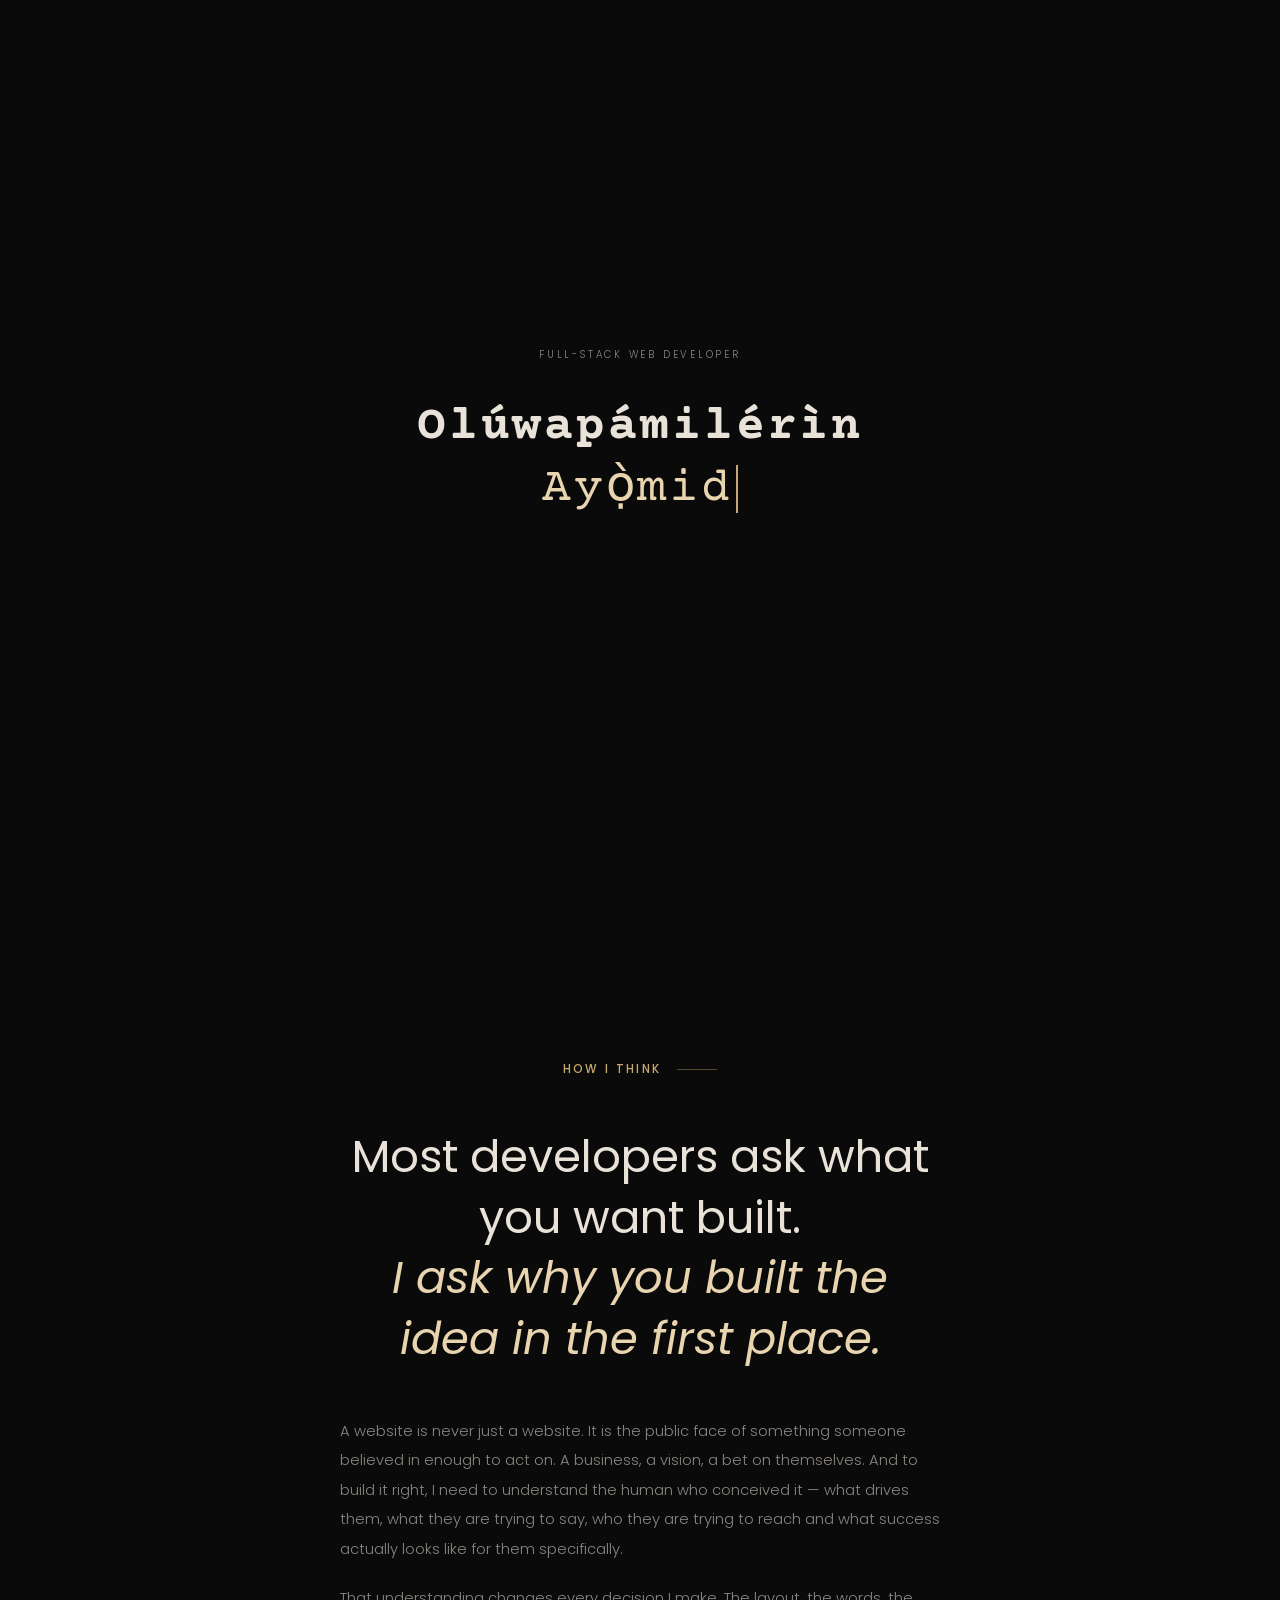
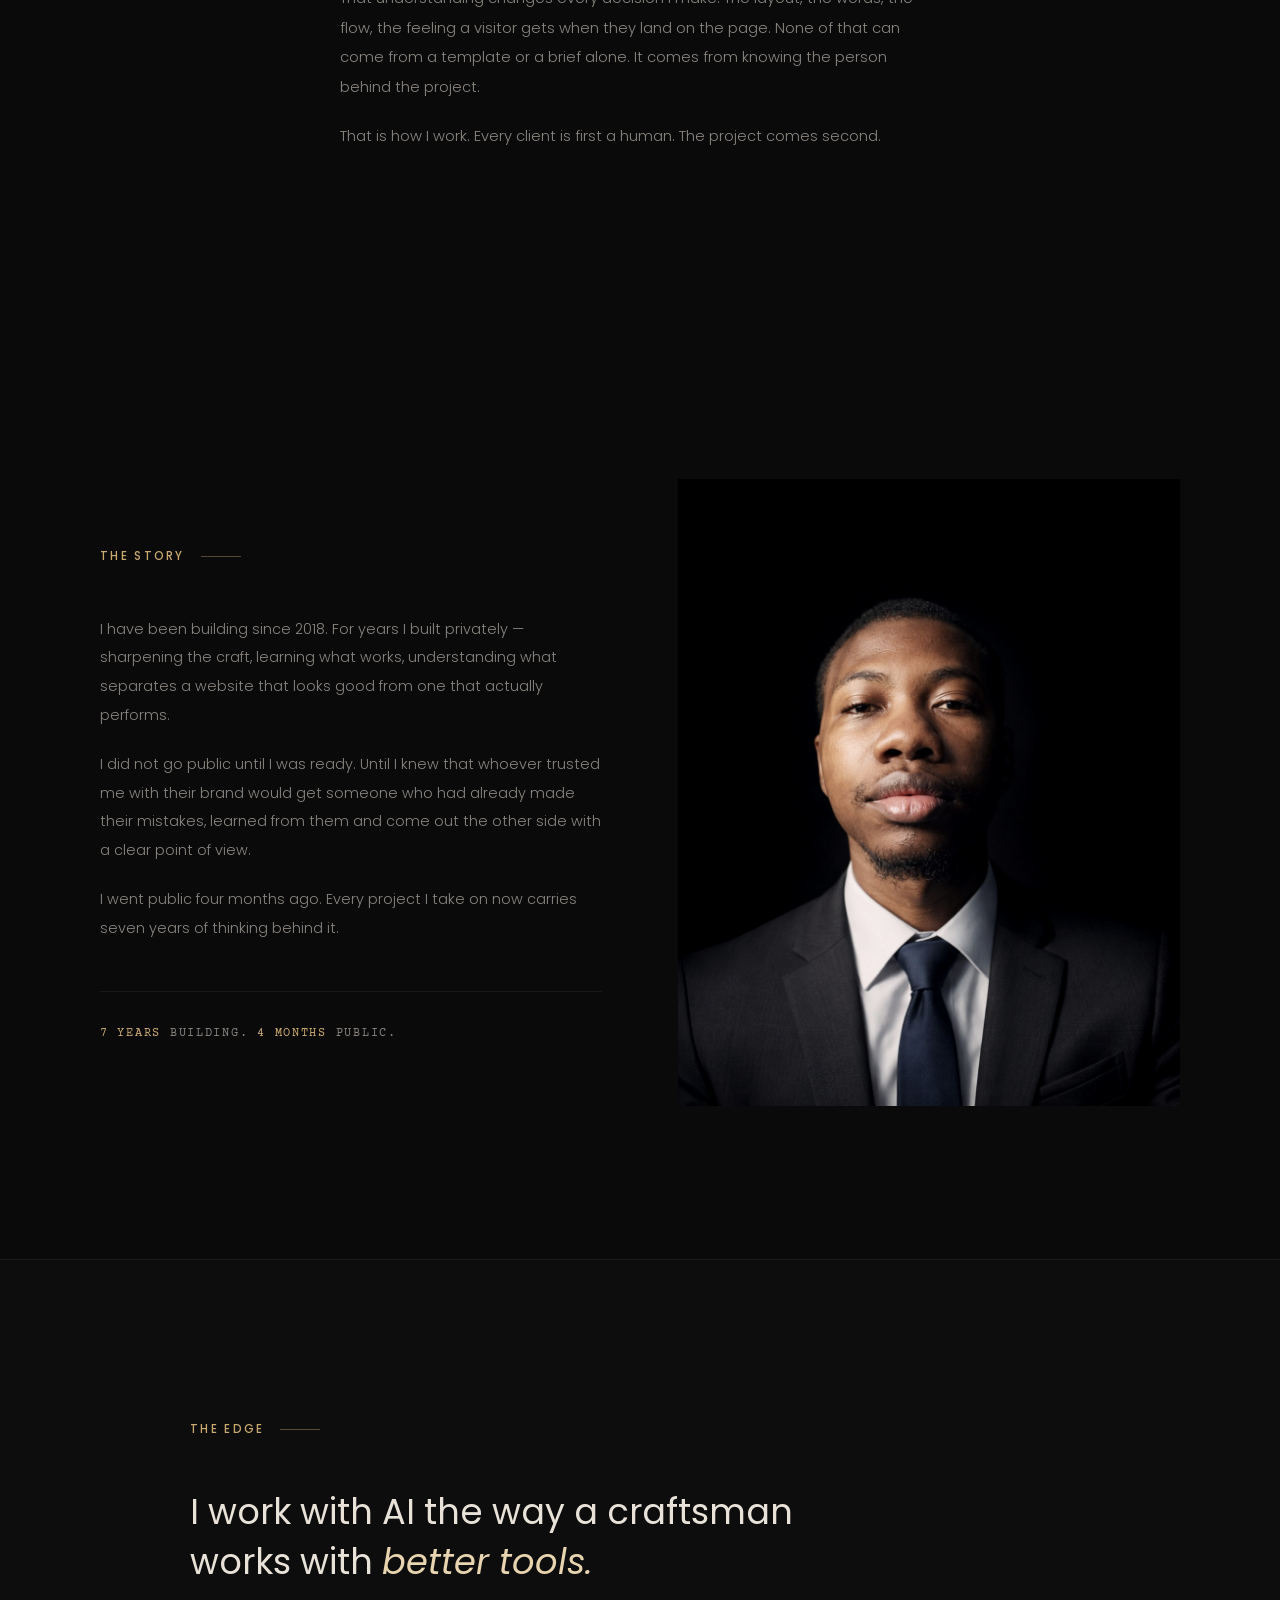
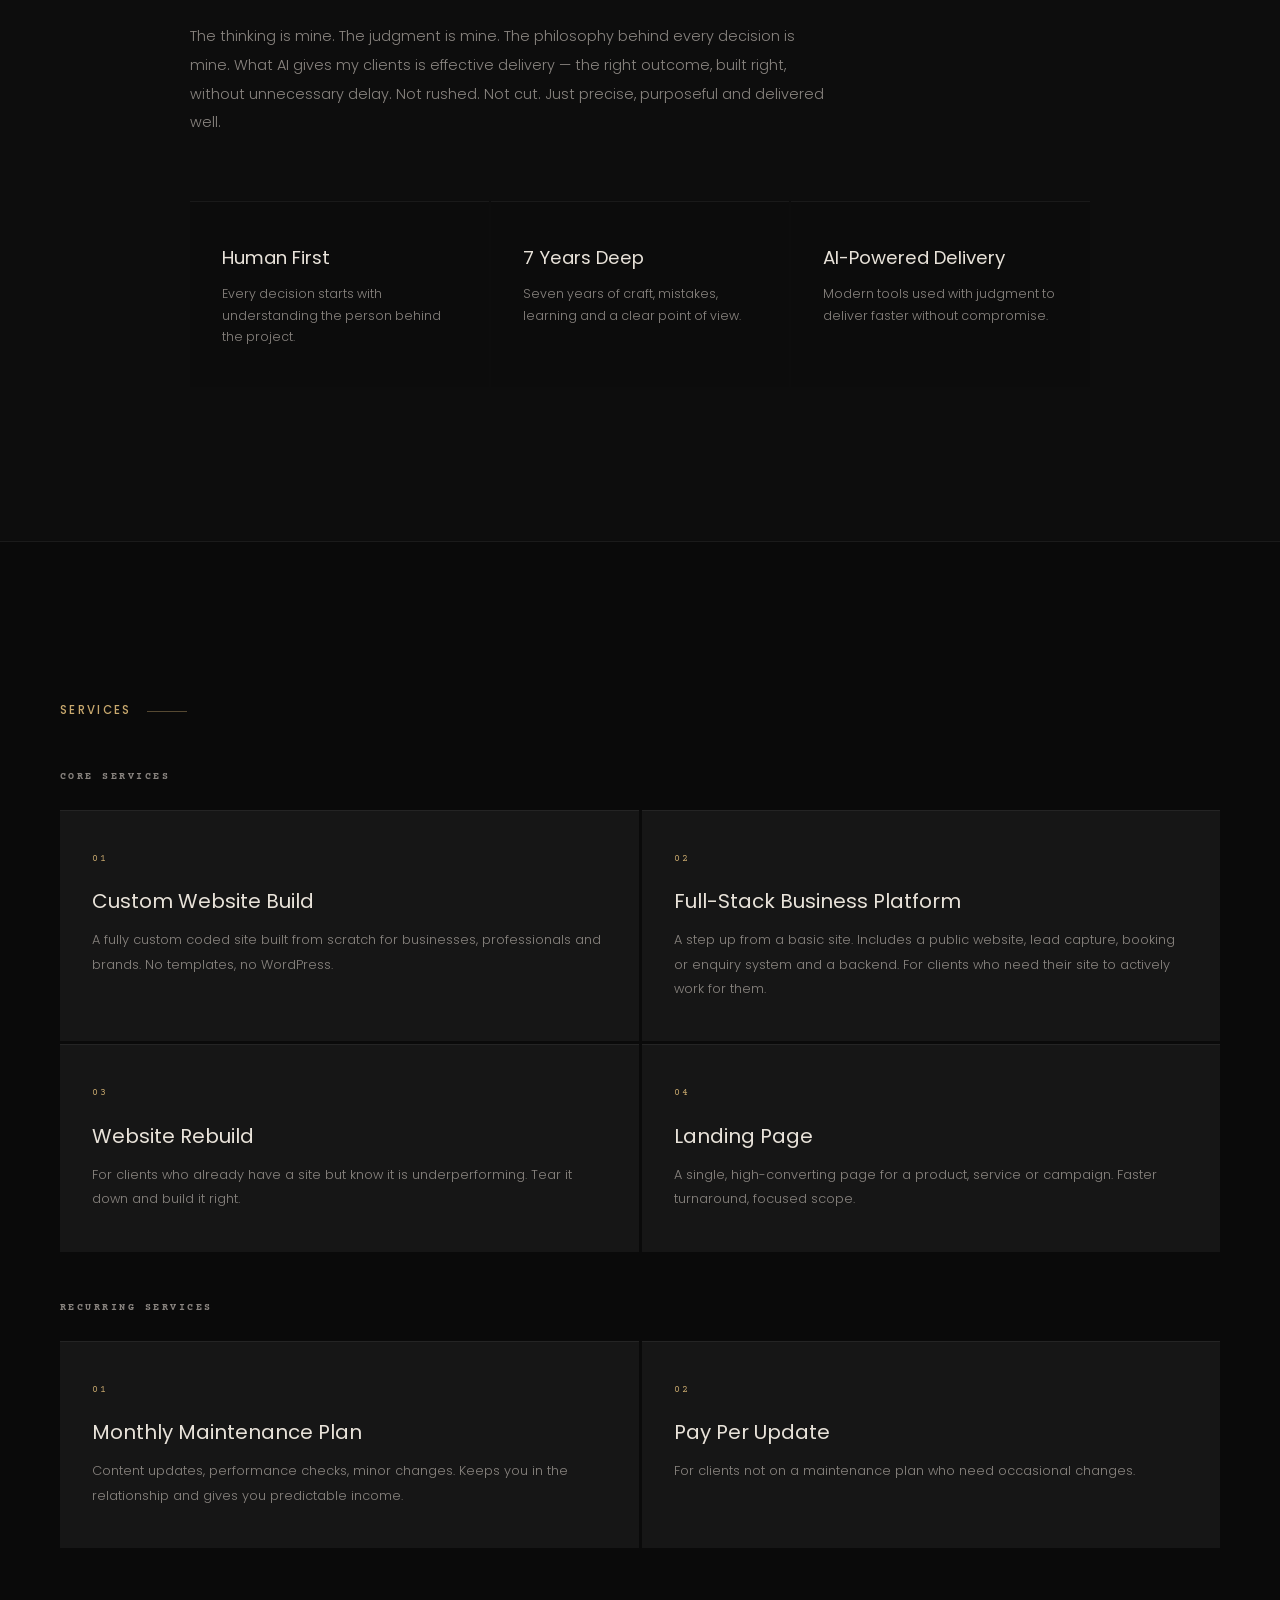
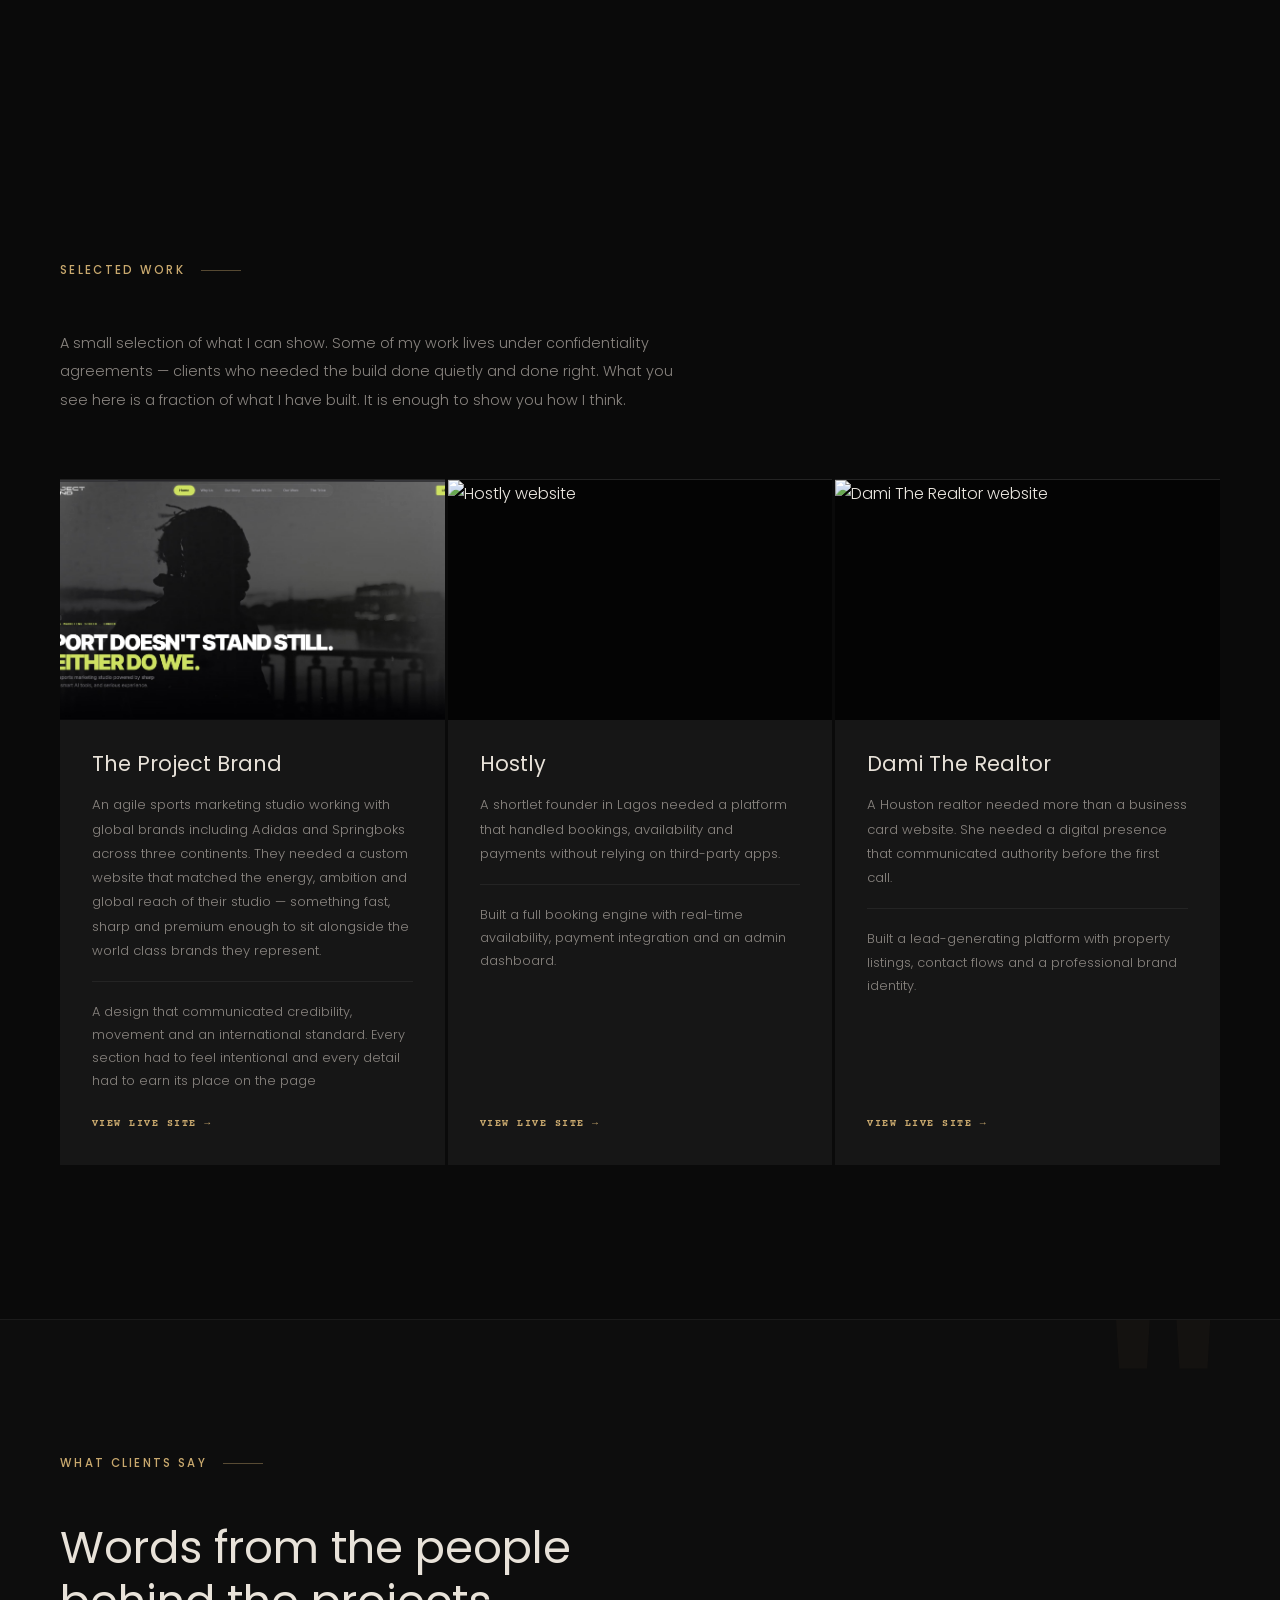
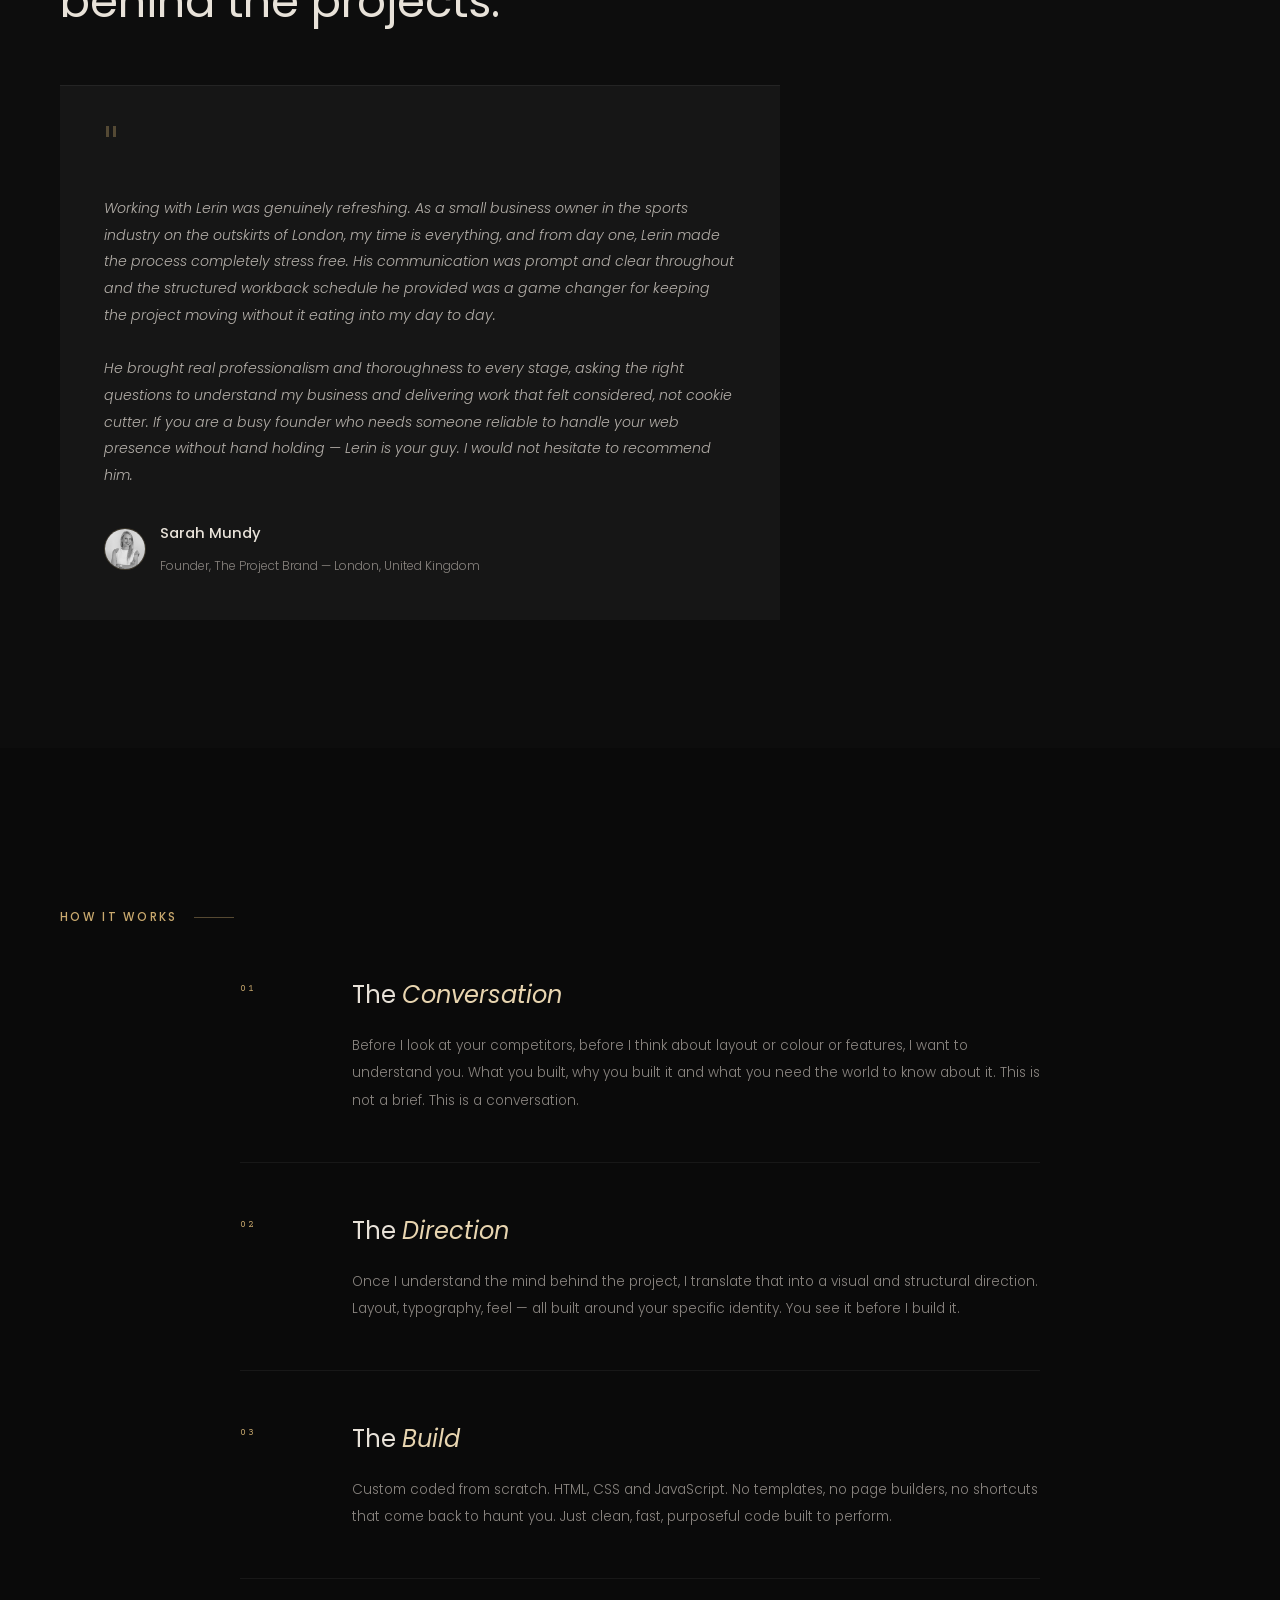
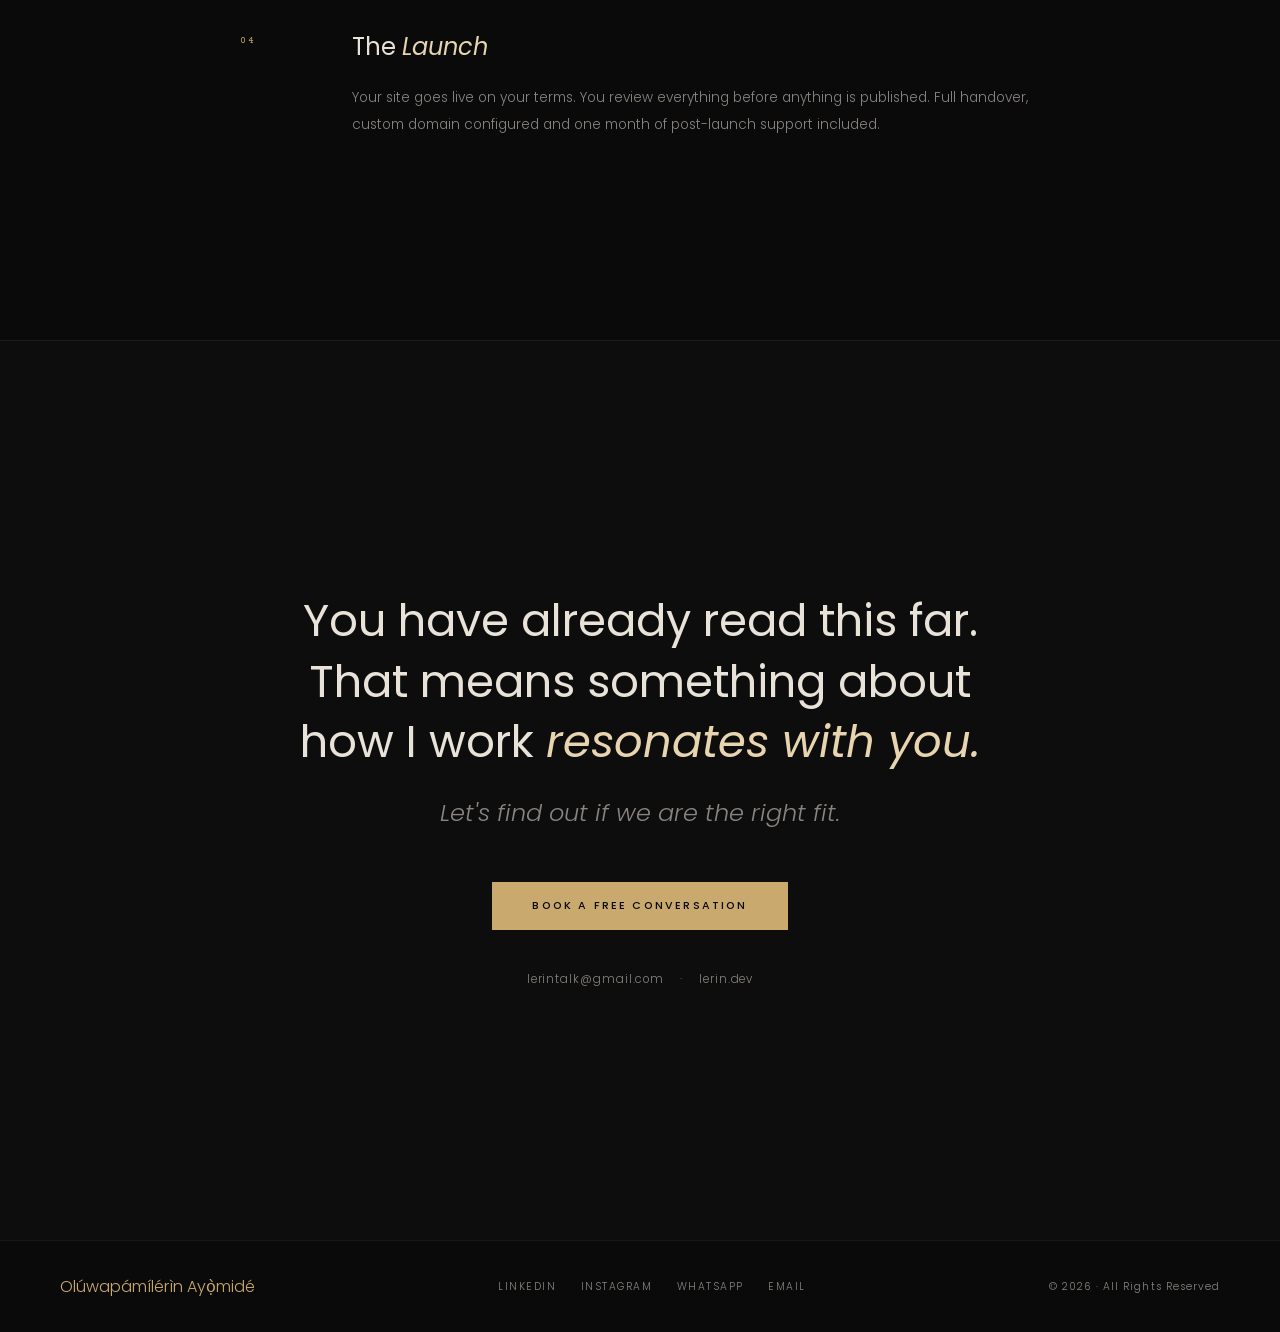
==== index.html @ a4160271 "Update index.html" ====
<!DOCTYPE html>
<html lang="en">
<head>
  <meta charset="UTF-8" />
  <meta name="viewport" content="width=device-width, initial-scale=1.0"/>

  <!-- ── GOOGLE ANALYTICS ── -->
  <script async src="https://www.googletagmanager.com/gtag/js?id=G-C5YV3K0LKX"></script>
  <script>
    window.dataLayer = window.dataLayer || [];
    function gtag(){dataLayer.push(arguments);}
    gtag('js', new Date());
    gtag('config', 'G-C5YV3K0LKX');
  </script>

  <meta name="cf-2fa-verify" content="none"/>
  <meta http-equiv="x-robots-tag" content="all"/>

  <!-- ── PRIMARY SEO ── -->
  <title>Olúwapámílérìn Ayọ̀midé | Premium Full-Stack Web Developer for International Brands</title>
  <meta name="description" content="Hire Olúwapámílérìn Ayọ̀midé — a premium full-stack web developer who builds high-converting, bespoke websites and custom platforms for global brands, agencies, and ambitious businesses worldwide. Remote-ready." />
  <meta name="keywords" content="international web developer, full stack web developer for brands, premium web developer for hire, global website developer, bespoke web development, custom web platforms, remote web developer, high converting website developer, enterprise web development, frontend backend developer, luxury brand website developer, international business website, web developer for agencies, global brand web design, custom admin panels, lead generation websites, web application developer, remote ready developer" />
  <meta name="author" content="Olúwapámílérìn Ayọ̀midé" />
  <meta name="robots" content="index, follow, max-image-preview:large, max-snippet:-1, max-video-preview:-1" />
  <meta name="googlebot" content="index, follow" />
  <link rel="canonical" href="https://lerin.dev/" />

  <!-- ── INTERNATIONAL / GEO SEO ── -->
  <meta name="distribution" content="global" />
  <meta name="geo.region" content="Worldwide" />
  <meta name="geo.placename" content="Worldwide" />
  <meta http-equiv="content-language" content="en" />
  <link rel="alternate" hreflang="en" href="https://lerin.dev/" />
  <link rel="alternate" hreflang="x-default" href="https://lerin.dev/" />

  <!-- ── THEME ── -->
  <meta name="theme-color" content="#0a0a0a" />
  <meta name="msapplication-TileColor" content="#0a0a0a" />

  <!-- Favicon -->
  <link rel="icon" type="image/png" href="favicon.png">
  <link rel="shortcut icon" type="image/png" href="favicon.png">
  <link rel="apple-touch-icon" type="image/png" href="favicon.png">

  <!-- ── OPEN GRAPH ── -->
  <meta property="og:type" content="profile" />
  <meta property="og:title" content="Olúwapámílérìn Ayọ̀midé | Premium Full-Stack Web Developer for International Brands" />
  <meta property="og:description" content="Premium full-stack web developer building bespoke, high-converting websites and custom platforms for global brands, agencies, and ambitious businesses worldwide." />
  <meta property="og:image" content="https://lerin.dev/preview.jpg?v=2" />
  <meta property="og:image:type" content="image/jpeg" />
  <meta property="og:image:width" content="1200" />
  <meta property="og:image:height" content="630" />
  <meta property="og:image:alt" content="Olúwapámílérìn Ayọ̀midé — Premium Full-Stack Web Developer for International Brands" />
  <meta property="og:url" content="https://lerin.dev/" />
  <meta property="og:site_name" content="Olúwapámílérìn Ayọ̀midé" />
  <meta property="og:locale" content="en_US" />
  <meta property="profile:first_name" content="Ayọ̀midé" />
  <meta property="profile:last_name" content="Olúwapámílérìn" />
  <meta property="profile:username" content="lerin.dev" />

  <!-- ── TWITTER CARD ── -->
  <meta name="twitter:card" content="summary_large_image" />
  <meta name="twitter:site" content="@lerin.dev" />
  <meta name="twitter:creator" content="@lerin.dev" />
  <meta name="twitter:title" content="Olúwapámílérìn Ayọ̀midé | Premium Full-Stack Web Developer for International Brands" />
  <meta name="twitter:description" content="Premium full-stack web developer building bespoke, high-converting websites and custom platforms for global brands, agencies, and ambitious businesses worldwide. Remote-ready." />
  <meta name="twitter:image" content="https://lerin.dev/preview.jpg?v=2" />
  <meta name="twitter:image:alt" content="Olúwapámílérìn Ayọ̀midé — Premium Full-Stack Web Developer for International Brands" />

  <!-- ── SCHEMA.ORG STRUCTURED DATA ── -->
  <script type="application/ld+json">
  {
    "@context": "https://schema.org",
    "@type": "Person",
    "name": "Olúwapámílérìn Ayọ̀midé",
    "url": "https://lerin.dev/",
    "image": "https://lerin.dev/pic.jpg",
    "jobTitle": "Full-Stack Web Developer",
    "description": "Premium full-stack web developer building bespoke, high-converting websites and custom platforms for global brands, agencies, and ambitious businesses worldwide.",
    "email": "lerintalk@gmail.com",
    "telephone": "+2349051713217",
    "knowsAbout": ["Full-Stack Web Development","Custom Website Development","Bespoke Web Platforms","Lead Generation Websites","Admin Panels","Progressive Web Apps","International Brand Web Design","Enterprise Web Applications","High-Converting Landing Pages","SEO","JavaScript","React","Node.js"],
    "sameAs": ["https://www.instagram.com/lerin.dev/","https://wa.me/2349051713217"],
    "worksFor": {"@type": "Organization","name": "Olúwapámílérìn Ayọ̀midé — Independent Web Development"}
  }
  </script>

  <link rel="dns-prefetch" href="https://fonts.googleapis.com" />
  <link rel="dns-prefetch" href="https://fonts.gstatic.com" />
  <link rel="preconnect" href="https://fonts.googleapis.com" crossorigin />
  <link rel="preconnect" href="https://fonts.gstatic.com" crossorigin />
  <link rel="preload" as="style" href="https://fonts.googleapis.com/css2?family=Poppins:ital,wght@0,300;0,400;0,500;0,600;0,700;1,300;1,400&family=Courier+Prime:wght@400;700&display=swap" />
  <link rel="stylesheet" href="https://fonts.googleapis.com/css2?family=Poppins:ital,wght@0,300;0,400;0,500;0,600;0,700;1,300;1,400&family=Courier+Prime:wght@400;700&display=swap" media="print" onload="this.media='all'" />
  <noscript><link rel="stylesheet" href="https://fonts.googleapis.com/css2?family=Poppins:ital,wght@0,300;0,400;0,500;0,600;0,700;1,300;1,400&family=Courier+Prime:wght@400;700&display=swap" /></noscript>

  <style>
    *, *::before, *::after { margin: 0; padding: 0; box-sizing: border-box; }

    :root {
      --black: #0a0a0a;
      --surface: #0d0d0d;
      --surface-light: #161616;
      --border: rgba(255,255,255,0.06);
      --gold: #c9a96e;
      --gold-light: #e8d5b0;
      --text: #e8e2d9;
      --text-dim: #8a8580;
      --font-sans: 'Poppins', sans-serif;
      --font-serif: 'Poppins', sans-serif;
      --font-mono: 'Courier Prime', monospace;
    }

    html { scroll-behavior: smooth; }

    body {
      background: var(--black);
      color: var(--text);
      font-family: var(--font-sans);
      font-weight: 300;
      font-size: 16px;
      line-height: 1.7;
      overflow-x: hidden;
      -webkit-font-smoothing: antialiased;
    }

    body::before {
      content: '';
      position: fixed; inset: 0;
      background-image: url("data:image/svg+xml,%3Csvg viewBox='0 0 256 256' xmlns='http://www.w3.org/2000/svg'%3E%3Cfilter id='noise'%3E%3CfeTurbulence type='fractalNoise' baseFrequency='0.9' numOctaves='4' stitchTiles='stitch'/%3E%3C/filter%3E%3Crect width='100%25' height='100%25' filter='url(%23noise)' opacity='1'/%3E%3C/svg%3E");
      opacity: 0.018;
      pointer-events: none;
      z-index: 1;
    }

    /* ── NAV ── */
    nav {
      position: fixed; top: 0; left: 0; right: 0;
      padding: clamp(20px, 4vw, 28px) clamp(20px, 5vw, 60px);
      display: flex; justify-content: space-between; align-items: center;
      z-index: 100;
    }
    nav::after {
      content: '';
      position: absolute; inset: 0;
      background: linear-gradient(to bottom, rgba(10,10,10,0.97) 0%, transparent 100%);
      z-index: -1;
      transition: background 0.35s ease, backdrop-filter 0.35s ease;
    }
    nav.nav-scrolled::after {
      background: rgba(10,10,10,0.92);
      backdrop-filter: blur(12px);
      -webkit-backdrop-filter: blur(12px);
      border-bottom: 1px solid rgba(255,255,255,0.06);
    }
    .nav-logo {
      font-family: var(--font-serif);
      font-size: 1.1rem; font-weight: 700;
      letter-spacing: 0.05em; color: var(--gold); text-decoration: none;
    }
    .nav-cta {
      display: inline-block;
      background: transparent;
      color: var(--gold);
      border: 1px solid rgba(201,169,110,0.3);
      padding: 10px 24px;
      font-size: 0.65rem;
      letter-spacing: 0.18em;
      text-transform: uppercase;
      font-weight: 500;
      font-family: var(--font-sans);
      cursor: pointer;
      transition: background 0.3s, border-color 0.3s, color 0.3s;
    }
    .nav-cta:hover { background: var(--gold); border-color: var(--gold); color: var(--black); }

    /* ── MODAL ── */
    .modal-overlay {
      position: fixed; inset: 0;
      background: rgba(0,0,0,0.55);
      z-index: 200;
      opacity: 0; pointer-events: none;
      transition: opacity 0.4s ease;
      backdrop-filter: blur(4px);
    }
    .modal-overlay.open { opacity: 1; pointer-events: all; }
    .modal-panel {
      position: fixed;
      top: 50%; left: 50%;
      transform: translate(-50%, -50%) scale(0.96);
      width: min(420px, 90vw);
      background: var(--surface);
      border: 1px solid var(--border);
      z-index: 201;
      padding: 48px 40px 40px;
      opacity: 0; pointer-events: none;
      transition: opacity 0.35s ease, transform 0.35s ease;
    }
    .modal-panel.open { opacity: 1; pointer-events: all; transform: translate(-50%, -50%) scale(1); }
    .modal-close {
      position: absolute; top: 16px; right: 20px;
      background: none; border: none; color: var(--text-dim);
      font-size: 1.4rem; cursor: pointer; line-height: 1; transition: color 0.3s;
    }
    .modal-close:hover { color: var(--gold); }
    .modal-title { font-family: var(--font-serif); font-size: 1.4rem; font-weight: 400; color: var(--text); margin-bottom: 8px; }
    .modal-sub { font-size: 0.8rem; color: var(--text-dim); margin-bottom: 32px; line-height: 1.7; }
    .modal-option {
      display: flex; align-items: center; gap: 16px;
      padding: 18px 20px; background: var(--black);
      border: 1px solid var(--border); text-decoration: none; margin-bottom: 8px;
      transition: border-color 0.3s, background 0.3s;
    }
    .modal-option:hover { border-color: var(--gold); background: #111; }
    .modal-option-icon {
      width: 40px; height: 40px;
      background: rgba(201,169,110,0.06); border: 1px solid rgba(201,169,110,0.15);
      display: flex; align-items: center; justify-content: center; flex-shrink: 0;
    }
    .modal-option-info { display: flex; flex-direction: column; gap: 2px; flex: 1; }
    .modal-option-label { font-size: 0.58rem; letter-spacing: 0.2em; text-transform: uppercase; color: var(--text-dim); }
    .modal-option-value { font-size: 0.85rem; color: var(--text); font-weight: 400; }
    .modal-option-arrow { color: var(--gold); font-size: 1rem; opacity: 0; transform: translateX(-6px); transition: opacity 0.3s, transform 0.3s; }
    .modal-option:hover .modal-option-arrow { opacity: 1; transform: translateX(0); }

    /* ── LOADER ── */
    #loader {
      position: fixed; inset: 0; background: var(--black); z-index: 99999;
      display: flex; flex-direction: column; align-items: center; justify-content: center; gap: 32px;
      transition: opacity 0.8s ease, visibility 0.8s ease; pointer-events: all;
    }
    .loader-name {
      font-family: var(--font-mono); font-size: clamp(1.6rem, 4.5vw, 3rem); font-weight: 700;
      color: var(--text); letter-spacing: 0.06em; min-height: 1.2em; text-align: center; line-height: 1.3;
    }
    .loader-name em { font-style: normal; color: var(--gold-light); font-weight: 400; }
    .loader-cursor { display: inline-block; width: 2px; height: 1em; background: var(--gold); margin-left: 3px; vertical-align: middle; animation: cursorBlink 0.7s steps(1) infinite; }
    .loader-line { width: 0px; height: 1px; background: linear-gradient(to right, transparent, var(--gold), transparent); transition: width 0.8s ease; }
    .loader-tag { font-size: 0.62rem; letter-spacing: 0.28em; text-transform: uppercase; color: var(--text-dim); opacity: 0; transition: opacity 0.6s ease; }
    @keyframes cursorBlink { 0%,100%{opacity:1}50%{opacity:0} }
    body.loading { overflow: hidden; pointer-events: none; }

    /* ── HERO ── */
    .hero {
      min-height: 100vh; display: flex; flex-direction: column; justify-content: flex-end;
      padding: 0 clamp(24px,5vw,60px) clamp(60px,8vw,100px); position: relative; overflow: hidden;
    }
    .hero-bg-line { position: absolute; top:0; right:140px; width:1px; height:100%; background: linear-gradient(to bottom, transparent, var(--border) 30%, var(--border) 70%, transparent); opacity:0.6; pointer-events:none; }
    .hero-bg-line2 { position: absolute; top:0; right:340px; width:1px; height:100%; background: linear-gradient(to bottom, transparent, rgba(201,169,110,0.08) 40%, transparent); pointer-events:none; }
    .hero-label { font-size:0.65rem; letter-spacing:0.22em; text-transform:uppercase; color:var(--gold); margin-bottom:28px; opacity:0; animation:fadeUp 1s ease 0.3s forwards; position:relative; z-index:3; }
    .hero-headline { font-family:var(--font-serif); font-size:clamp(2rem,5.5vw,4.5rem); font-weight:400; line-height:1.15; color:var(--text); max-width:900px; opacity:0; animation:fadeUp 1.2s ease 0.6s forwards; position:relative; z-index:3; }
    .hero-headline em { font-style:italic; color:var(--gold-light); }
    .hero-photo-wrap { position:absolute; right:0; top:0; bottom:0; width:42%; z-index:0; overflow:hidden; pointer-events:none; }
    .hero-photo-wrap img { width:100%; height:100%; object-fit:cover; object-position:center top; filter:grayscale(20%) contrast(1.05); display:block; }
    .hero-photo-wrap::before { content:''; position:absolute; inset:0; background:linear-gradient(to right, var(--black) 0%, rgba(10,10,10,0.55) 40%, transparent 100%); z-index:1; }
    .hero-photo-wrap::after { content:''; position:absolute; bottom:0; left:0; right:0; height:40%; background:linear-gradient(to top, var(--black), transparent); z-index:1; }
    .hero > *:not(.hero-photo-wrap) { position:relative; z-index:3; }

    /* ── SECTIONS ── */
    .section-padding { padding: clamp(100px,12vw,180px) clamp(24px,5vw,60px); }
    .section-label {
      font-family:var(--font-sans); font-size:0.72rem; font-weight:500;
      letter-spacing:0.2em; text-transform:uppercase; color:var(--gold); margin-bottom:48px;
      display:inline-flex; align-items:center; gap:16px;
    }
    .section-label::after { content:''; width:40px; height:1px; background:var(--gold); opacity:0.4; }

    /* ── BELIEF ── */
    .belief { max-width:720px; margin:0 auto; text-align:center; }
    .belief-pull { font-family:var(--font-serif); font-size:clamp(1.6rem,3.5vw,2.8rem); font-weight:400; line-height:1.35; color:var(--text); margin-bottom:48px; }
    .belief-pull em { font-style:italic; color:var(--gold-light); }
    .belief-body { font-size:0.92rem; color:var(--text-dim); line-height:2; text-align:left; margin-bottom:20px; }

    /* ── STORY ── */
    .story-wrap { display:grid; grid-template-columns:1fr 1fr; gap:clamp(40px,6vw,80px); align-items:center; max-width:1200px; margin:0 auto; }
    .story-text p { font-size:0.9rem; color:var(--text-dim); line-height:2; margin-bottom:20px; }
    .story-stat { margin-top:48px; padding-top:32px; border-top:1px solid var(--border); font-family:var(--font-mono); font-size:0.72rem; letter-spacing:0.15em; text-transform:uppercase; color:var(--text-dim); }
    .story-stat strong { color:var(--gold); font-weight:400; }
    .story-visual img { width:100%; display:block; filter:grayscale(20%) contrast(1.05); aspect-ratio:4/5; object-fit:cover; }

    /* ── EDGE ── */
    .edge { background:var(--surface); border-top:1px solid var(--border); border-bottom:1px solid var(--border); }
    .edge-inner { max-width:900px; margin:0 auto; }
    .edge-opening { font-family:var(--font-serif); font-size:clamp(1.4rem,3vw,2.2rem); font-weight:400; line-height:1.4; color:var(--text); margin-bottom:36px; max-width:700px; }
    .edge-opening em { font-style:italic; color:var(--gold-light); }
    .edge-body { font-size:0.9rem; color:var(--text-dim); line-height:2; max-width:640px; margin-bottom:64px; }
    .edge-callouts { display:grid; grid-template-columns:repeat(3,1fr); gap:2px; }
    .edge-callout { background:rgba(10,10,10,0.4); padding:40px 32px; border-top:1px solid var(--border); }
    .edge-callout-title { font-family:var(--font-serif); font-size:1.15rem; font-weight:400; color:var(--text); margin-bottom:10px; }
    .edge-callout-desc { font-size:0.78rem; color:var(--text-dim); line-height:1.7; }

    /* ── SERVICES ── */
    .services-category { font-family:var(--font-mono); font-size:0.62rem; letter-spacing:0.25em; text-transform:uppercase; color:var(--text-dim); margin:48px 0 24px; }
    .services-category:first-of-type { margin-top:0; }
    .services-grid { display:grid; grid-template-columns:repeat(2,1fr); gap:3px; }
    .service-card { background:var(--surface-light); border-top:1px solid var(--border); padding:40px 32px; transition:border-color 0.3s, background 0.3s; }
    .service-card:hover { border-color:rgba(201,169,110,0.3); background:#1a1a1a; }
    .service-number { font-family:var(--font-mono); font-size:0.65rem; letter-spacing:0.2em; text-transform:uppercase; color:var(--gold); margin-bottom:20px; }
    .service-name { font-family:var(--font-serif); font-size:1.25rem; font-weight:400; color:var(--text); margin-bottom:14px; line-height:1.3; }
    .service-desc { font-size:0.8rem; color:var(--text-dim); line-height:1.9; }

    /* ── WORK ── */
    .work-intro { max-width:640px; margin-bottom:64px; }
    .work-intro p { font-size:0.9rem; color:var(--text-dim); line-height:2; }

    /* ── SELECTED WORK GRID ── */
    .work-grid {
      display:grid;
      grid-template-columns:repeat(3,1fr);
      gap:3px;
    }
    .work-card {
      background:var(--surface-light);
      border-top:1px solid var(--border);
      display:flex;
      flex-direction:column;
      overflow:hidden;
      position:relative;
      transition:border-color 0.4s ease, transform 0.4s ease;
    }
    .work-card::after {
      content:'';
      position:absolute; bottom:0; left:0;
      width:0; height:1px; background:var(--gold);
      transition:width 0.5s ease;
    }
    .work-card:hover { border-color:rgba(201,169,110,0.3); transform:translateY(-4px); }
    .work-card:hover::after { width:100%; }

    .work-card-image {
      width:100%;
      aspect-ratio:16/10;
      object-fit:cover;
      object-position:center top;
      display:block;
      filter:grayscale(30%) contrast(1.05);
      transition:filter 0.5s ease, transform 0.6s ease;
      background:var(--black);
    }
    .work-card:hover .work-card-image { filter:grayscale(0%) contrast(1.05); transform:scale(1.03); }

    .work-card-body {
      padding:clamp(24px,2.5vw,32px);
      display:flex;
      flex-direction:column;
      flex:1;
    }
    .work-card-name {
      font-family:var(--font-serif);
      font-size:1.3rem;
      font-weight:400;
      color:var(--text);
      margin-bottom:16px;
      line-height:1.2;
    }
    .work-card-context {
      font-size:0.82rem;
      color:var(--text-dim);
      line-height:1.85;
      font-weight:300;
      margin-bottom:18px;
    }
    .work-card-need {
      font-size:0.8rem;
      color:var(--text-dim);
      line-height:1.8;
      font-weight:300;
      padding-top:18px;
      margin-bottom:24px;
      border-top:1px solid var(--border);
      flex:1;
    }
    .work-card-link {
      display:inline-flex;
      align-items:center;
      gap:6px;
      font-family:var(--font-mono);
      font-size:0.62rem;
      font-weight:700;
      letter-spacing:0.15em;
      text-transform:uppercase;
      color:var(--gold);
      text-decoration:none;
      transition:gap 0.3s;
      align-self:flex-start;
      margin-top:auto;
    }
    .work-card-link:hover { gap:12px; }

    /* ── TESTIMONIALS ── */
    .testimonials-section {
      padding:clamp(80px,10vw,140px) clamp(24px,5vw,60px);
      background:var(--surface);
      border-top:1px solid var(--border);
      position:relative; overflow:hidden;
    }
    .testimonials-section::before {
      content:'"'; position:absolute; top:-4rem; right:4vw;
      font-family:var(--font-serif); font-size:28rem; font-weight:400;
      color:rgba(201,169,110,0.03); line-height:1; pointer-events:none; user-select:none;
    }
    .testimonials-inner { max-width:1200px; margin:0 auto; position:relative; }
    .testimonials-header { margin-bottom:56px; }
    .testimonials-header h2 { font-family:var(--font-serif); font-size:clamp(1.8rem,3.5vw,2.8rem); font-weight:400; line-height:1.2; color:var(--text); }

    .carousel-track-outer { overflow:hidden; min-height:320px; }
    .carousel-track { display:flex; gap:3px; transition:transform 0.65s cubic-bezier(0.16,1,0.3,1); will-change:transform; align-items:stretch; }

    .t-card {
      flex:0 0 calc(50% - 1.5px);
      min-width:0;
      background:var(--surface-light);
      border-top:1px solid var(--border);
      padding:clamp(28px,4vw,44px);
      position:relative;
      transition:border-color 0.3s;
      min-height:280px;
      box-sizing:border-box;
    }
    .t-card:hover { border-color:rgba(201,169,110,0.25); }

    .t-coming-badge {
      position:absolute; top:20px; right:20px;
      font-family:var(--font-mono); font-size:0.55rem; letter-spacing:0.18em; text-transform:uppercase;
      color:rgba(255,255,255,0.18); border:1px solid rgba(255,255,255,0.08); padding:3px 8px;
    }
    .t-quote { font-family:var(--font-serif); font-size:3.5rem; color:var(--gold); line-height:0.8; margin-bottom:20px; display:block; opacity:0.35; }
    .t-text { font-size:0.88rem; line-height:1.9; color:rgba(255,255,255,0.22); font-style:normal; margin-bottom:32px; font-weight:300; }
    .t-author { display:flex; align-items:center; gap:14px; }
    .t-avatar {
      width:42px; height:42px; border-radius:50%;
      background:rgba(255,255,255,0.03); border:1px solid var(--border);
      display:flex; align-items:center; justify-content:center; flex-shrink:0;
    }
    .t-avatar-inner { width:18px; height:18px; border-radius:50%; background:rgba(255,255,255,0.06); }
    .t-name-block { display:flex; flex-direction:column; gap:6px; }
    .t-name { width:110px; height:11px; background:rgba(255,255,255,0.06); border-radius:1px; }
    .t-role { width:150px; height:9px; background:rgba(255,255,255,0.04); border-radius:1px; }

    .carousel-controls { display:flex; align-items:center; gap:12px; margin-top:36px; }
    .c-btn {
      width:44px; height:44px; border:1px solid var(--border); background:transparent;
      color:var(--text-dim); cursor:pointer; display:flex; align-items:center; justify-content:center;
      transition:all 0.3s ease;
    }
    .c-btn:hover { background:var(--gold); color:var(--black); border-color:var(--gold); }
    .c-btn svg { width:16px; height:16px; stroke-width:1.5; }
    .c-dots { display:flex; gap:6px; align-items:center; margin-left:8px; }
    .c-dot { width:5px; height:5px; border-radius:50%; background:rgba(255,255,255,0.15); cursor:pointer; transition:all 0.3s; }
    .c-dot.active { background:var(--gold); width:18px; border-radius:2px; }

    /* ── PROCESS ── */
    .process-wrap { max-width:800px; margin:0 auto; }
    .process-step { display:grid; grid-template-columns:80px 1fr; gap:32px; padding:48px 0; border-bottom:1px solid var(--border); }
    .process-step:first-child { padding-top:0; }
    .process-step:last-child { border-bottom:none; }
    .process-num { font-family:var(--font-mono); font-size:0.65rem; letter-spacing:0.2em; text-transform:uppercase; color:var(--gold); padding-top:6px; }
    .process-title { font-family:var(--font-serif); font-size:1.5rem; font-weight:400; color:var(--text); margin-bottom:16px; }
    .process-title em { font-style:italic; color:var(--gold-light); }
    .process-desc { font-size:0.85rem; color:var(--text-dim); line-height:2; }

    /* ── CTA ── */
    .cta {
      min-height:100vh; display:flex; flex-direction:column; align-items:center; justify-content:center;
      text-align:center; padding:clamp(60px,10vw,120px) clamp(24px,5vw,60px);
      background:var(--surface); border-top:1px solid var(--border);
    }
    .cta-headline { font-family:var(--font-serif); font-size:clamp(1.6rem,3.5vw,2.8rem); font-weight:400; line-height:1.35; color:var(--text); max-width:720px; margin-bottom:20px; }
    .cta-headline em { font-style:italic; color:var(--gold-light); }
    .cta-sub { font-family:var(--font-serif); font-size:clamp(1.1rem,2vw,1.5rem); font-style:italic; color:var(--text-dim); margin-bottom:48px; }
    .cta-btn { display:inline-block; background:var(--gold); border:none; color:var(--black); padding:16px 40px; font-size:0.68rem; letter-spacing:0.2em; text-transform:uppercase; font-weight:500; font-family:var(--font-sans); cursor:pointer; transition:background 0.3s, transform 0.3s; margin-bottom:40px; }
    .cta-btn:hover { background:var(--gold-light); transform:translateY(-2px); }
    .cta-contact { font-size:0.72rem; color:var(--text-dim); letter-spacing:0.08em; }
    .cta-contact a { color:var(--text-dim); text-decoration:none; transition:color 0.3s; }
    .cta-contact a:hover { color:var(--gold); }
    .cta-contact span { margin:0 12px; }

    /* ── FOOTER ── */
    footer { padding:32px clamp(24px,5vw,60px); display:flex; justify-content:space-between; align-items:center; flex-wrap:wrap; gap:20px; border-top:1px solid var(--border); }
    .footer-name { font-family:var(--font-serif); font-size:1rem; color:var(--gold); }
    .footer-copy { font-size:0.65rem; color:var(--text-dim); letter-spacing:0.1em; }
    .footer-socials { display:flex; gap:24px; }
    .footer-socials a { font-size:0.65rem; letter-spacing:0.15em; text-transform:uppercase; color:var(--text-dim); text-decoration:none; transition:color 0.3s; }
    .footer-socials a:hover { color:var(--gold); }

    /* ── ANIMATIONS ── */
    @keyframes fadeUp { from{opacity:0;transform:translateY(30px)} to{opacity:1;transform:translateY(0)} }
    @keyframes fadeIn { from{opacity:0} to{opacity:1} }
    .reveal { opacity:0; transform:translateY(24px); transition:opacity 0.9s ease, transform 0.9s ease; }
    .reveal.visible { opacity:1; transform:translateY(0); }

    /* ── RESPONSIVE ── */
    @media(max-width:900px){
      .story-wrap{grid-template-columns:1fr}
      .edge-callouts{grid-template-columns:1fr}
      .services-grid{grid-template-columns:1fr}
      .work-grid{grid-template-columns:1fr}
      .t-card{flex:0 0 100%}
      .process-step{grid-template-columns:60px 1fr;gap:20px}
      footer{flex-direction:column;align-items:center;text-align:center;gap:16px}
    }
    @media(max-width:600px){
      .hero-headline{font-size:clamp(1.6rem,8vw,2.4rem)}
      .hero-photo-wrap{width:100%;height:100%;opacity:0.25}
      .hero-photo-wrap::before{background:linear-gradient(to bottom, transparent 20%, var(--black) 80%)}
      .hero-bg-line,.hero-bg-line2{display:none}
      .belief-pull{font-size:clamp(1.3rem,6vw,1.8rem)}
      .edge-opening{font-size:clamp(1.2rem,5vw,1.6rem)}
      .cta-headline{font-size:clamp(1.3rem,6vw,1.8rem)}
      .section-padding{padding:clamp(80px,15vw,100px) clamp(20px,5vw,28px)}
      .nav-cta{padding:8px 18px;font-size:0.58rem}
      .testimonials-section::before{font-size:14rem}
    }
  </style>
</head>
<body class="loading">

  <!-- LOADER -->
  <div id="loader">
    <div class="loader-tag" id="loaderTag">Full-Stack Web Developer</div>
    <div class="loader-name" id="loaderName">&nbsp;</div>
    <div class="loader-line" id="loaderLine"></div>
  </div>

  <nav>
    <a href="#" class="nav-logo">O.A.</a>
    <button class="nav-cta" id="navCtaBtn" type="button">Book a Conversation</button>
  </nav>

  <!-- MODAL -->
  <div class="modal-overlay" id="modalOverlay"></div>
  <div class="modal-panel" id="modalPanel">
    <button class="modal-close" id="modalClose" aria-label="Close">&times;</button>
    <h3 class="modal-title">Let's talk</h3>
    <p class="modal-sub">Choose how you'd like to reach out. I'll respond within 24 hours.</p>
    <a href="https://calendly.com/lerin1" target="_blank" rel="noopener" class="modal-option">
      <div class="modal-option-icon"><svg width="18" height="18" viewBox="0 0 24 24" fill="none"><rect x="3" y="4" width="18" height="18" rx="2" stroke="#c9a96e" stroke-width="1.5"/><path d="M3 9h18" stroke="#c9a96e" stroke-width="1.5"/><path d="M8 2v4M16 2v4" stroke="#c9a96e" stroke-width="1.5" stroke-linecap="round"/></svg></div>
      <div class="modal-option-info"><span class="modal-option-label">Schedule a call</span><span class="modal-option-value">Book a free 15-minute call on Calendly</span></div>
      <span class="modal-option-arrow">&rarr;</span>
    </a>
    <a href="mailto:lerintalk@gmail.com" class="modal-option">
      <div class="modal-option-icon"><svg width="18" height="18" viewBox="0 0 24 24" fill="none"><rect x="2" y="4" width="20" height="16" rx="2" stroke="#c9a96e" stroke-width="1.5"/><path d="M2 7l10 7 10-7" stroke="#c9a96e" stroke-width="1.5" stroke-linecap="round"/></svg></div>
      <div class="modal-option-info"><span class="modal-option-label">Send an email</span><span class="modal-option-value">lerintalk@gmail.com</span></div>
      <span class="modal-option-arrow">&rarr;</span>
    </a>
    <a href="https://www.instagram.com/lerin.dev/" target="_blank" rel="noopener" class="modal-option">
      <div class="modal-option-icon"><svg width="18" height="18" viewBox="0 0 24 24" fill="none"><rect x="2" y="2" width="20" height="20" rx="5" stroke="#c9a96e" stroke-width="1.5"/><circle cx="12" cy="12" r="4" stroke="#c9a96e" stroke-width="1.5"/><circle cx="17.5" cy="6.5" r="1" fill="#c9a96e"/></svg></div>
      <div class="modal-option-info"><span class="modal-option-label">Instagram DM</span><span class="modal-option-value">@lerin.dev</span></div>
      <span class="modal-option-arrow">&rarr;</span>
    </a>
  </div>

  <!-- HERO -->
  <section class="hero">
    <div class="hero-bg-line"></div>
    <div class="hero-bg-line2"></div>
    <p class="hero-label">Full-Stack Web Developer</p>
    <h1 class="hero-headline">Every website starts as an idea in someone's mind. <em>My job is to understand that mind</em> before I touch a single line of code.</h1>
    <div class="hero-photo-wrap">
      <img src="pic.jpg" alt="Olúwapámílérìn Ayọ̀midé, full-stack web developer, portrait photo">
    </div>
  </section>

  <!-- BELIEF -->
  <section class="section-padding belief">
    <span class="section-label">How I Think</span>
    <p class="belief-pull reveal">Most developers ask what you want built.<br><em>I ask why you built the idea in the first place.</em></p>
    <p class="belief-body reveal">A website is never just a website. It is the public face of something someone believed in enough to act on. A business, a vision, a bet on themselves. And to build it right, I need to understand the human who conceived it — what drives them, what they are trying to say, who they are trying to reach and what success actually looks like for them specifically.</p>
    <p class="belief-body reveal">That understanding changes every decision I make. The layout, the words, the flow, the feeling a visitor gets when they land on the page. None of that can come from a template or a brief alone. It comes from knowing the person behind the project.</p>
    <p class="belief-body reveal">That is how I work. Every client is first a human. The project comes second.</p>
  </section>

  <!-- STORY -->
  <section class="section-padding story-wrap">
    <div class="story-text">
      <span class="section-label">The Story</span>
      <p class="reveal">I have been building since 2018. For years I built privately — sharpening the craft, learning what works, understanding what separates a website that looks good from one that actually performs.</p>
      <p class="reveal">I did not go public until I was ready. Until I knew that whoever trusted me with their brand would get someone who had already made their mistakes, learned from them and come out the other side with a clear point of view.</p>
      <p class="reveal">I went public four months ago. Every project I take on now carries seven years of thinking behind it.</p>
      <div class="story-stat reveal"><strong>7 years</strong> building. <strong>4 months</strong> public.</div>
    </div>
    <div class="story-visual reveal">
      <img src="pic.jpg" alt="Olúwapámílérìn Ayọ̀midé">
    </div>
  </section>

  <!-- EDGE -->
  <section class="section-padding edge">
    <div class="edge-inner">
      <span class="section-label">The Edge</span>
      <p class="edge-opening reveal">I work with AI the way a craftsman works with <em>better tools.</em></p>
      <p class="edge-body reveal">The thinking is mine. The judgment is mine. The philosophy behind every decision is mine. What AI gives my clients is effective delivery — the right outcome, built right, without unnecessary delay. Not rushed. Not cut. Just precise, purposeful and delivered well.</p>
      <div class="edge-callouts reveal">
        <div class="edge-callout"><div class="edge-callout-title">Human First</div><div class="edge-callout-desc">Every decision starts with understanding the person behind the project.</div></div>
        <div class="edge-callout"><div class="edge-callout-title">7 Years Deep</div><div class="edge-callout-desc">Seven years of craft, mistakes, learning and a clear point of view.</div></div>
        <div class="edge-callout"><div class="edge-callout-title">AI-Powered Delivery</div><div class="edge-callout-desc">Modern tools used with judgment to deliver faster without compromise.</div></div>
      </div>
    </div>
  </section>

  <!-- SERVICES -->
  <section class="section-padding">
    <span class="section-label">Services</span>
    <h3 class="services-category reveal">Core Services</h3>
    <div class="services-grid reveal">
      <div class="service-card"><div class="service-number">01</div><h3 class="service-name">Custom Website Build</h3><p class="service-desc">A fully custom coded site built from scratch for businesses, professionals and brands. No templates, no WordPress.</p></div>
      <div class="service-card"><div class="service-number">02</div><h3 class="service-name">Full-Stack Business Platform</h3><p class="service-desc">A step up from a basic site. Includes a public website, lead capture, booking or enquiry system and a backend. For clients who need their site to actively work for them.</p></div>
      <div class="service-card"><div class="service-number">03</div><h3 class="service-name">Website Rebuild</h3><p class="service-desc">For clients who already have a site but know it is underperforming. Tear it down and build it right.</p></div>
      <div class="service-card"><div class="service-number">04</div><h3 class="service-name">Landing Page</h3><p class="service-desc">A single, high-converting page for a product, service or campaign. Faster turnaround, focused scope.</p></div>
    </div>
    <h3 class="services-category reveal">Recurring Services</h3>
    <div class="services-grid reveal">
      <div class="service-card"><div class="service-number">01</div><h3 class="service-name">Monthly Maintenance Plan</h3><p class="service-desc">Content updates, performance checks, minor changes. Keeps you in the relationship and gives you predictable income.</p></div>
      <div class="service-card"><div class="service-number">02</div><h3 class="service-name">Pay Per Update</h3><p class="service-desc">For clients not on a maintenance plan who need occasional changes.</p></div>
    </div>
  </section>

  <!-- SELECTED WORK -->
  <section class="section-padding">
    <span class="section-label">Selected Work</span>
    <div class="work-intro reveal">
      <p>A small selection of what I can show. Some of my work lives under confidentiality agreements — clients who needed the build done quietly and done right. What you see here is a fraction of what I have built. It is enough to show you how I think.</p>
    </div>
    <div class="work-grid reveal">

      <article class="work-card">
        <img class="work-card-image" src="pb.jpg" alt="The Project Brand">
        <div class="work-card-body">
          <h3 class="work-card-name">The Project Brand</h3>
          <p class="work-card-context">An agile sports marketing studio working with global brands including Adidas and Springboks across three continents. They needed a custom website that matched the energy, ambition and global reach of their studio — something fast, sharp and premium enough to sit alongside the world class brands they represent.</p>
          <p class="work-card-need">A design that communicated credibility, movement and an international standard. Every section had to feel intentional and every detail had to earn its place on the page</p>
          <a href="http://theprojectbrand.com/" target="_blank" rel="noopener" class="work-card-link">View Live Site →</a>
        </div>
      </article>

      <article class="work-card">
        <img class="work-card-image" src="https://api.microlink.io/?url=https%3A%2F%2Fhostlyshortlets.vercel.app%2F&screenshot=true&meta=false&embed=screenshot.url" alt="Hostly website">
        <div class="work-card-body">
          <h3 class="work-card-name">Hostly</h3>
          <p class="work-card-context">A shortlet founder in Lagos needed a platform that handled bookings, availability and payments without relying on third-party apps.</p>
          <p class="work-card-need">Built a full booking engine with real-time availability, payment integration and an admin dashboard.</p>
          <a href="https://hostlyshortlets.vercel.app/" target="_blank" rel="noopener" class="work-card-link">View Live Site →</a>
        </div>
      </article>

      <article class="work-card">
        <img class="work-card-image" src="https://api.microlink.io/?url=https%3A%2F%2Fdami-the-realtor.vercel.app&screenshot=true&meta=false&embed=screenshot.url" alt="Dami The Realtor website">
        <div class="work-card-body">
          <h3 class="work-card-name">Dami The Realtor</h3>
          <p class="work-card-context">A Houston realtor needed more than a business card website. She needed a digital presence that communicated authority before the first call.</p>
          <p class="work-card-need">Built a lead-generating platform with property listings, contact flows and a professional brand identity.</p>
          <a href="https://dami-the-realtor.vercel.app" target="_blank" rel="noopener" class="work-card-link">View Live Site →</a>
        </div>
      </article>

    </div>
  </section>

  <!-- TESTIMONIALS -->
  <section class="testimonials-section">
    <div class="testimonials-inner">
      <div class="testimonials-header">
        <span class="section-label">What Clients Say</span>
        <h2 class="reveal">Words from the people<br>behind the projects.</h2>
      </div>
      <div class="carousel-track-outer">
        <div class="carousel-track" id="carouselTrack">
          <div class="t-card reveal" style="flex:0 0 100%;max-width:720px;">
            <span class="t-quote">"</span>
            <p class="t-text" style="color:rgba(232,226,217,0.75);font-style:italic;">Working with Lerin was genuinely refreshing. As a small business owner in the sports industry on the outskirts of London, my time is everything, and from day one, Lerin made the process completely stress free. His communication was prompt and clear throughout and the structured workback schedule he provided was a game changer for keeping the project moving without it eating into my day to day.<br><br>He brought real professionalism and thoroughness to every stage, asking the right questions to understand my business and delivering work that felt considered, not cookie cutter. If you are a busy founder who needs someone reliable to handle your web presence without hand holding — Lerin is your guy. I would not hesitate to recommend him.</p>
            <div class="t-author" style="margin-top:32px;">
              <div class="t-avatar" style="overflow:hidden;border-color:rgba(201,169,110,0.2);padding:0;">
                <img src="sarah.webp" alt="Sarah Mundy" style="width:100%;height:100%;object-fit:cover;object-position:center top;display:block;">
              </div>
              <div class="t-name-block">
                <div style="font-family:var(--font-serif);font-size:0.92rem;font-weight:500;color:var(--text);margin-bottom:4px;">Sarah Mundy</div>
                <div style="font-size:0.75rem;color:var(--text-dim);font-weight:300;">Founder, The Project Brand — London, United Kingdom</div>
              </div>
            </div>
          </div>
        </div>
      </div>
      <div class="carousel-controls" style="display:none;">
        <button class="c-btn" id="prevBtn" aria-label="Previous">
          <svg viewBox="0 0 24 24" fill="none" stroke="currentColor"><path d="M19 12H5M12 19l-7-7 7-7"/></svg>
        </button>
        <button class="c-btn" id="nextBtn" aria-label="Next">
          <svg viewBox="0 0 24 24" fill="none" stroke="currentColor"><path d="M5 12h14M12 5l7 7-7 7"/></svg>
        </button>
        <div class="c-dots" id="cDots"></div>
      </div>
    </div>
  </section>

  <!-- PROCESS -->
  <section class="section-padding">
    <span class="section-label">How It Works</span>
    <div class="process-wrap">
      <div class="process-step reveal">
        <div class="process-num">01</div>
        <div><h3 class="process-title">The <em>Conversation</em></h3><p class="process-desc">Before I look at your competitors, before I think about layout or colour or features, I want to understand you. What you built, why you built it and what you need the world to know about it. This is not a brief. This is a conversation.</p></div>
      </div>
      <div class="process-step reveal">
        <div class="process-num">02</div>
        <div><h3 class="process-title">The <em>Direction</em></h3><p class="process-desc">Once I understand the mind behind the project, I translate that into a visual and structural direction. Layout, typography, feel — all built around your specific identity. You see it before I build it.</p></div>
      </div>
      <div class="process-step reveal">
        <div class="process-num">03</div>
        <div><h3 class="process-title">The <em>Build</em></h3><p class="process-desc">Custom coded from scratch. HTML, CSS and JavaScript. No templates, no page builders, no shortcuts that come back to haunt you. Just clean, fast, purposeful code built to perform.</p></div>
      </div>
      <div class="process-step reveal">
        <div class="process-num">04</div>
        <div><h3 class="process-title">The <em>Launch</em></h3><p class="process-desc">Your site goes live on your terms. You review everything before anything is published. Full handover, custom domain configured and one month of post-launch support included.</p></div>
      </div>
    </div>
  </section>

  <!-- CTA -->
  <section class="cta" id="cta">
    <p class="cta-headline reveal">You have already read this far. That means something about how I work <em>resonates with you.</em></p>
    <p class="cta-sub reveal">Let's find out if we are the right fit.</p>
    <button class="cta-btn reveal" type="button" id="ctaBtn">Book a Free Conversation</button>
    <div class="cta-contact reveal">
      <a href="mailto:lerintalk@gmail.com">lerintalk@gmail.com</a>
      <span>·</span>
      <a href="https://www.instagram.com/lerin.dev/" target="_blank" rel="noopener">lerin.dev</a>
    </div>
  </section>

  <footer>
    <div class="footer-name">Olúwapámílérìn Ayọ̀midé</div>
    <div class="footer-socials">
      <a href="https://linkedin.com/in/oluwapamilerin-ayomide" target="_blank" rel="noopener">LinkedIn</a>
      <a href="https://www.instagram.com/lerin.dev/" target="_blank" rel="noopener">Instagram</a>
      <a href="https://wa.me/2349051713217" target="_blank" rel="noopener">WhatsApp</a>
      <a href="mailto:lerintalk@gmail.com">Email</a>
    </div>
    <div class="footer-copy">© 2026 · All Rights Reserved</div>
  </footer>

  <script>
    // Nav scroll
    const navEl = document.querySelector('nav');
    window.addEventListener('scroll', () => navEl.classList.toggle('nav-scrolled', window.scrollY > 60), {passive:true});

    // Reveal
    const obs = new IntersectionObserver(entries => {
      entries.forEach(e => { if(e.isIntersecting){e.target.classList.add('visible');obs.unobserve(e.target);} });
    }, {threshold:0.08});
    document.querySelectorAll('.reveal').forEach(el => obs.observe(el));

    // Loader
    (function(){
      var loader=document.getElementById('loader'),nameEl=document.getElementById('loaderName'),lineEl=document.getElementById('loaderLine'),tagEl=document.getElementById('loaderTag');
      var l1='Olúwapámilérìn',l2='Ayọ̀midé',phase=1,idx=0,t1='',t2='';
      function showTag(){tagEl.style.opacity='1';setTimeout(tick,400);}
      function tick(){
        if(phase===1){
          if(idx<l1.length){t1+=l1[idx++];nameEl.innerHTML=t1+'<span class="loader-cursor"></span>';setTimeout(tick,80);}
          else{phase=2;idx=0;setTimeout(tick,300);}
        } else {
          if(idx<l2.length){t2+=l2[idx++];nameEl.innerHTML=t1+'<br><em>'+t2+'</em><span class="loader-cursor"></span>';setTimeout(tick,80);}
          else{
            nameEl.innerHTML=t1+'<br><em>'+t2+'</em>';
            lineEl.style.width='min(320px,60vw)';
            setTimeout(function(){
              loader.style.opacity='0';loader.style.transition='opacity 0.8s ease';loader.style.pointerEvents='none';
              setTimeout(function(){loader.style.display='none';document.body.classList.remove('loading');document.body.style.overflow='';document.body.style.pointerEvents='auto';},800);
            },1000);
          }
        }
      }
      setTimeout(showTag,2300);
    })();
    setTimeout(function(){document.body.classList.remove('loading');document.body.style.pointerEvents='auto';document.body.style.overflow='';var l=document.getElementById('loader');if(l)l.style.display='none';},5000);

    // Modal
    (function(){
      var btns=document.querySelectorAll('#navCtaBtn,#ctaBtn');
      var overlay=document.getElementById('modalOverlay'),panel=document.getElementById('modalPanel'),closeBtn=document.getElementById('modalClose');
      function open(){overlay.classList.add('open');panel.classList.add('open');document.body.style.overflow='hidden';}
      function close(){overlay.classList.remove('open');panel.classList.remove('open');document.body.style.overflow='';}
      btns.forEach(b=>b.addEventListener('click',open));
      overlay.addEventListener('click',close);
      closeBtn.addEventListener('click',close);
      document.addEventListener('keydown',e=>{if(e.key==='Escape')close();});
    })();

    // Testimonials carousel
    (function(){
      var track=document.getElementById('carouselTrack');
      var dotsEl=document.getElementById('cDots');
      var cards=track.querySelectorAll('.t-card');
      var current=0;
      var isMobile=()=>window.innerWidth<=900;
      var perView=()=>isMobile()?1:2;
      var totalSlides=()=>Math.ceil(cards.length/perView());

      function buildDots(){
        dotsEl.innerHTML='';
        for(var i=0;i<totalSlides();i++){
          var d=document.createElement('div');
          d.className='c-dot'+(i===current?' active':'');
          (function(idx){d.addEventListener('click',()=>goTo(idx));})(i);
          dotsEl.appendChild(d);
        }
      }

      function goTo(n){
        current=Math.max(0,Math.min(n,totalSlides()-1));
        var gap=3; var w=cards[0].offsetWidth+gap;
        var offset=current*(w*perView()); track.style.transform='translateX(-'+offset+'px)';
        buildDots();
      }

      document.getElementById('prevBtn').addEventListener('click',()=>goTo(current-1));
      document.getElementById('nextBtn').addEventListener('click',()=>goTo(current+1));
      buildDots();
      window.addEventListener('resize',()=>{current=0;goTo(0);});
    })();

    // Service Worker
    if('serviceWorker' in navigator){
      navigator.serviceWorker.register('/sw.js').catch(()=>{});
    }
  </script>
</body>
</html>
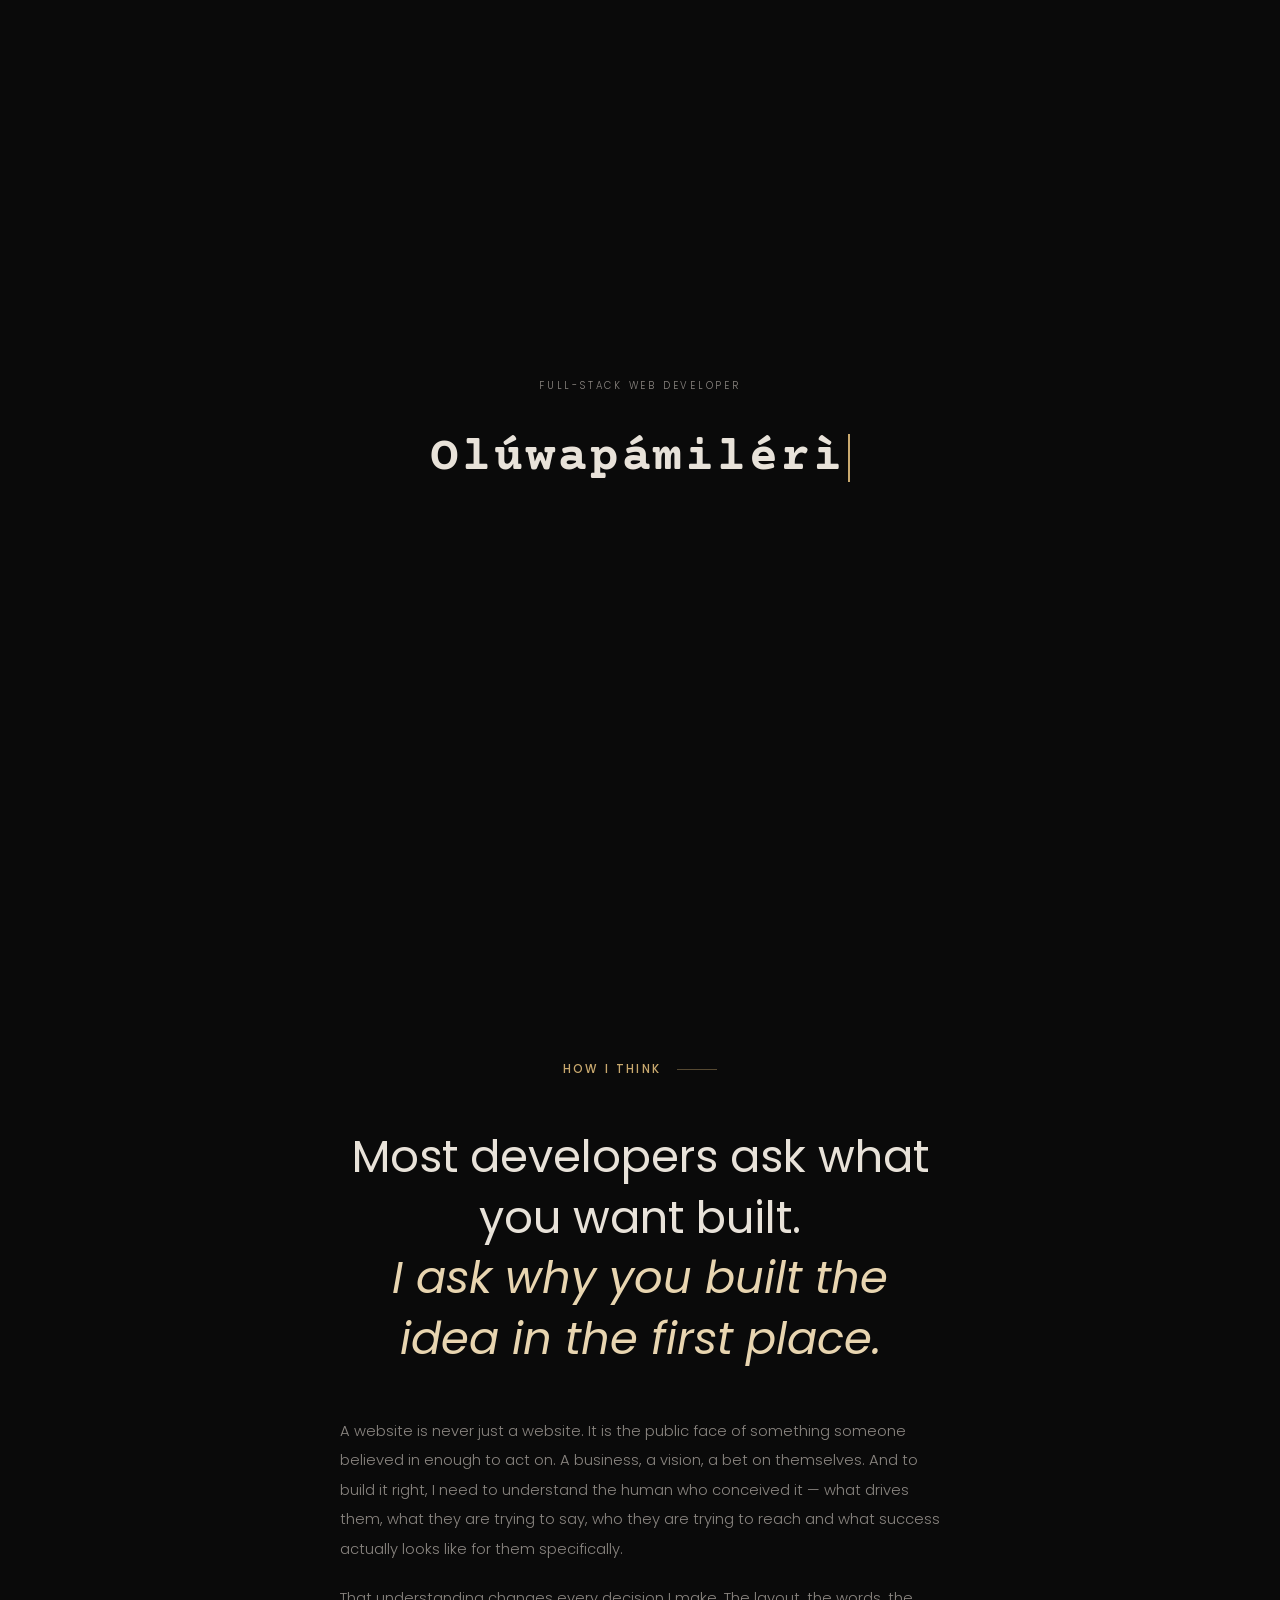
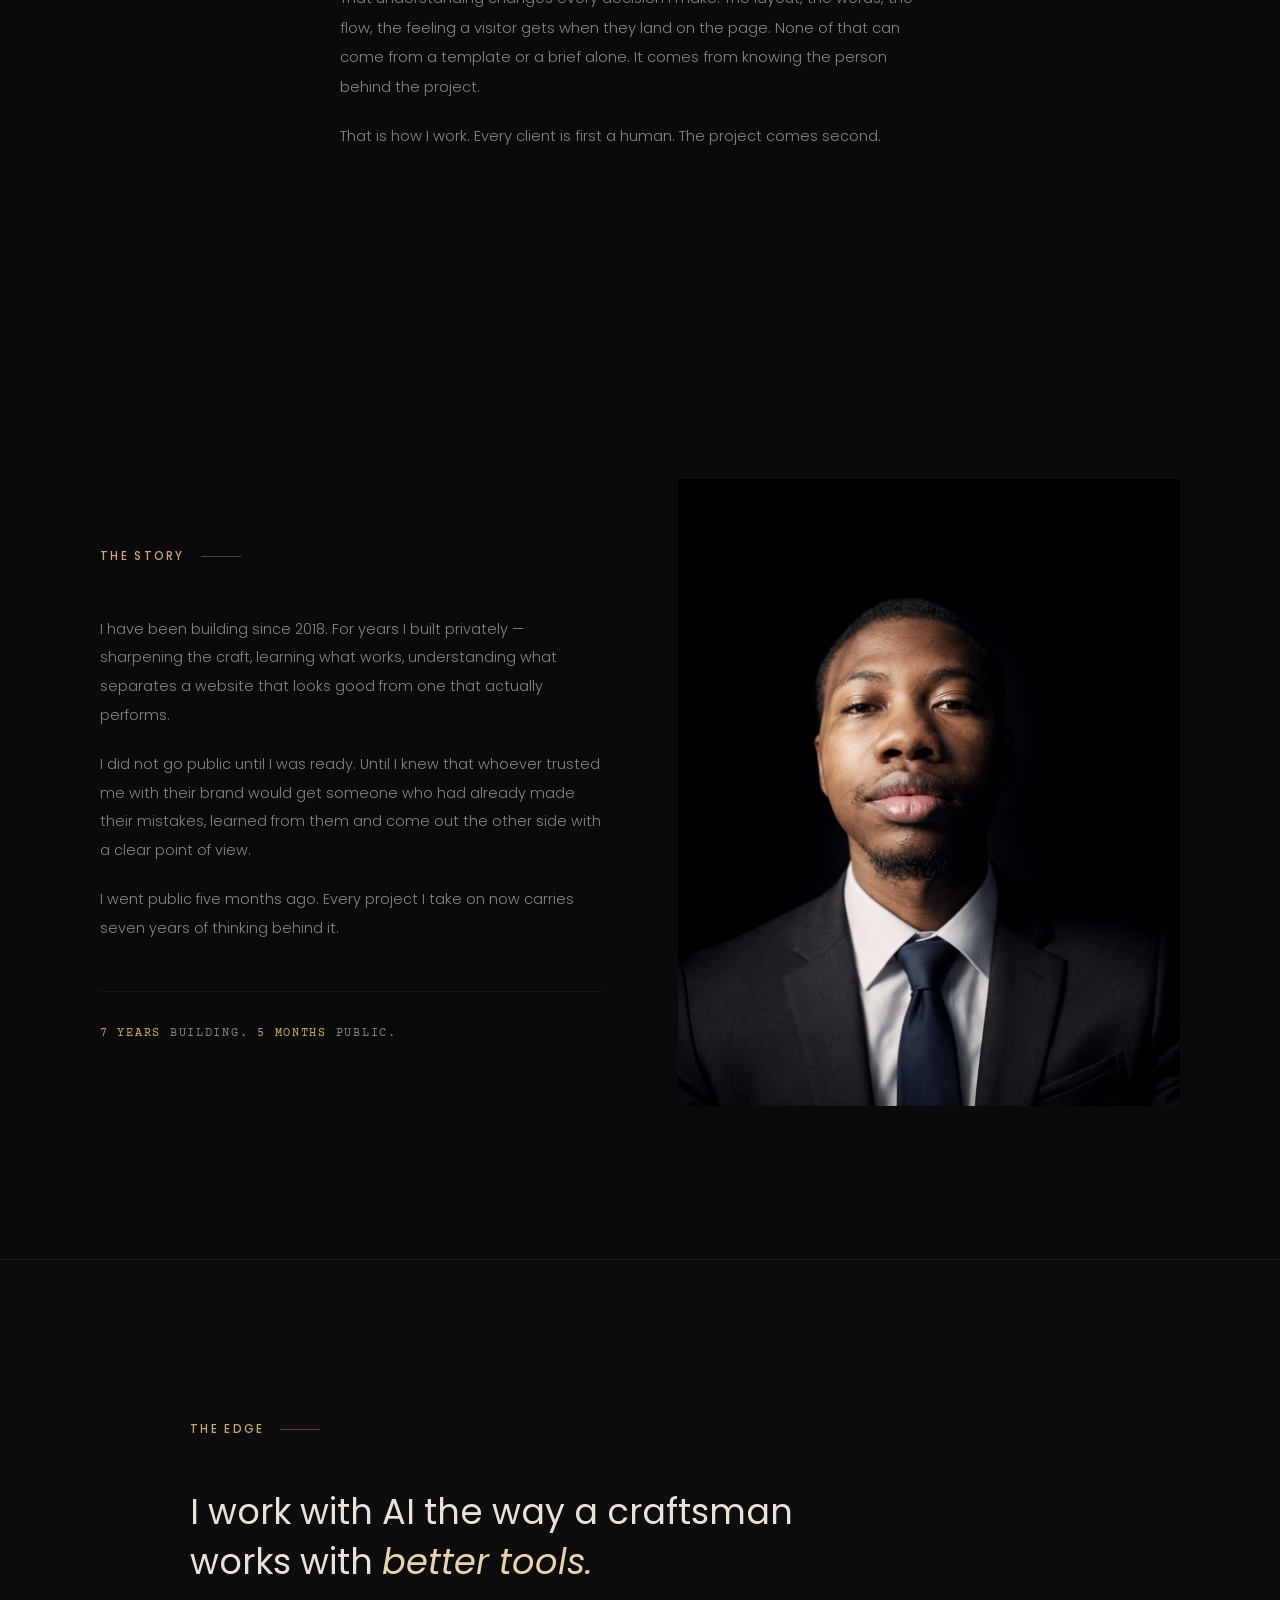
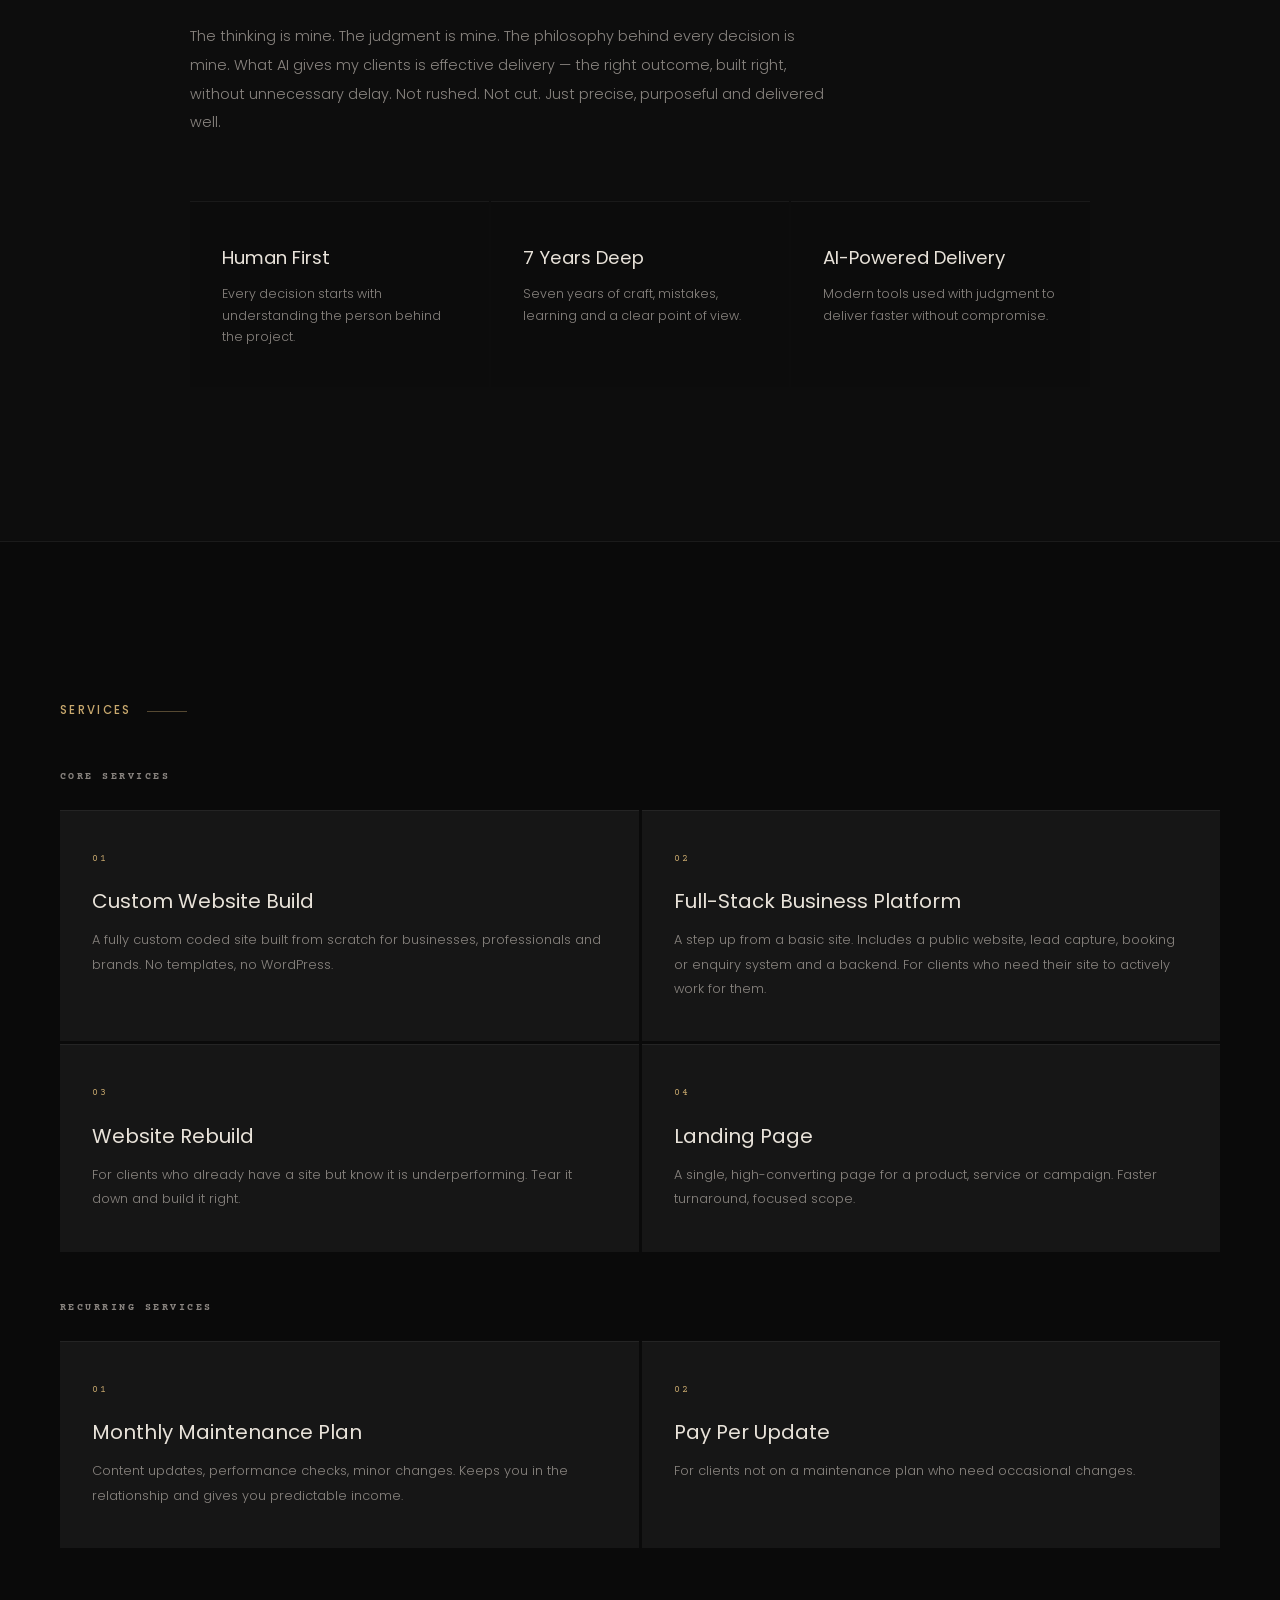
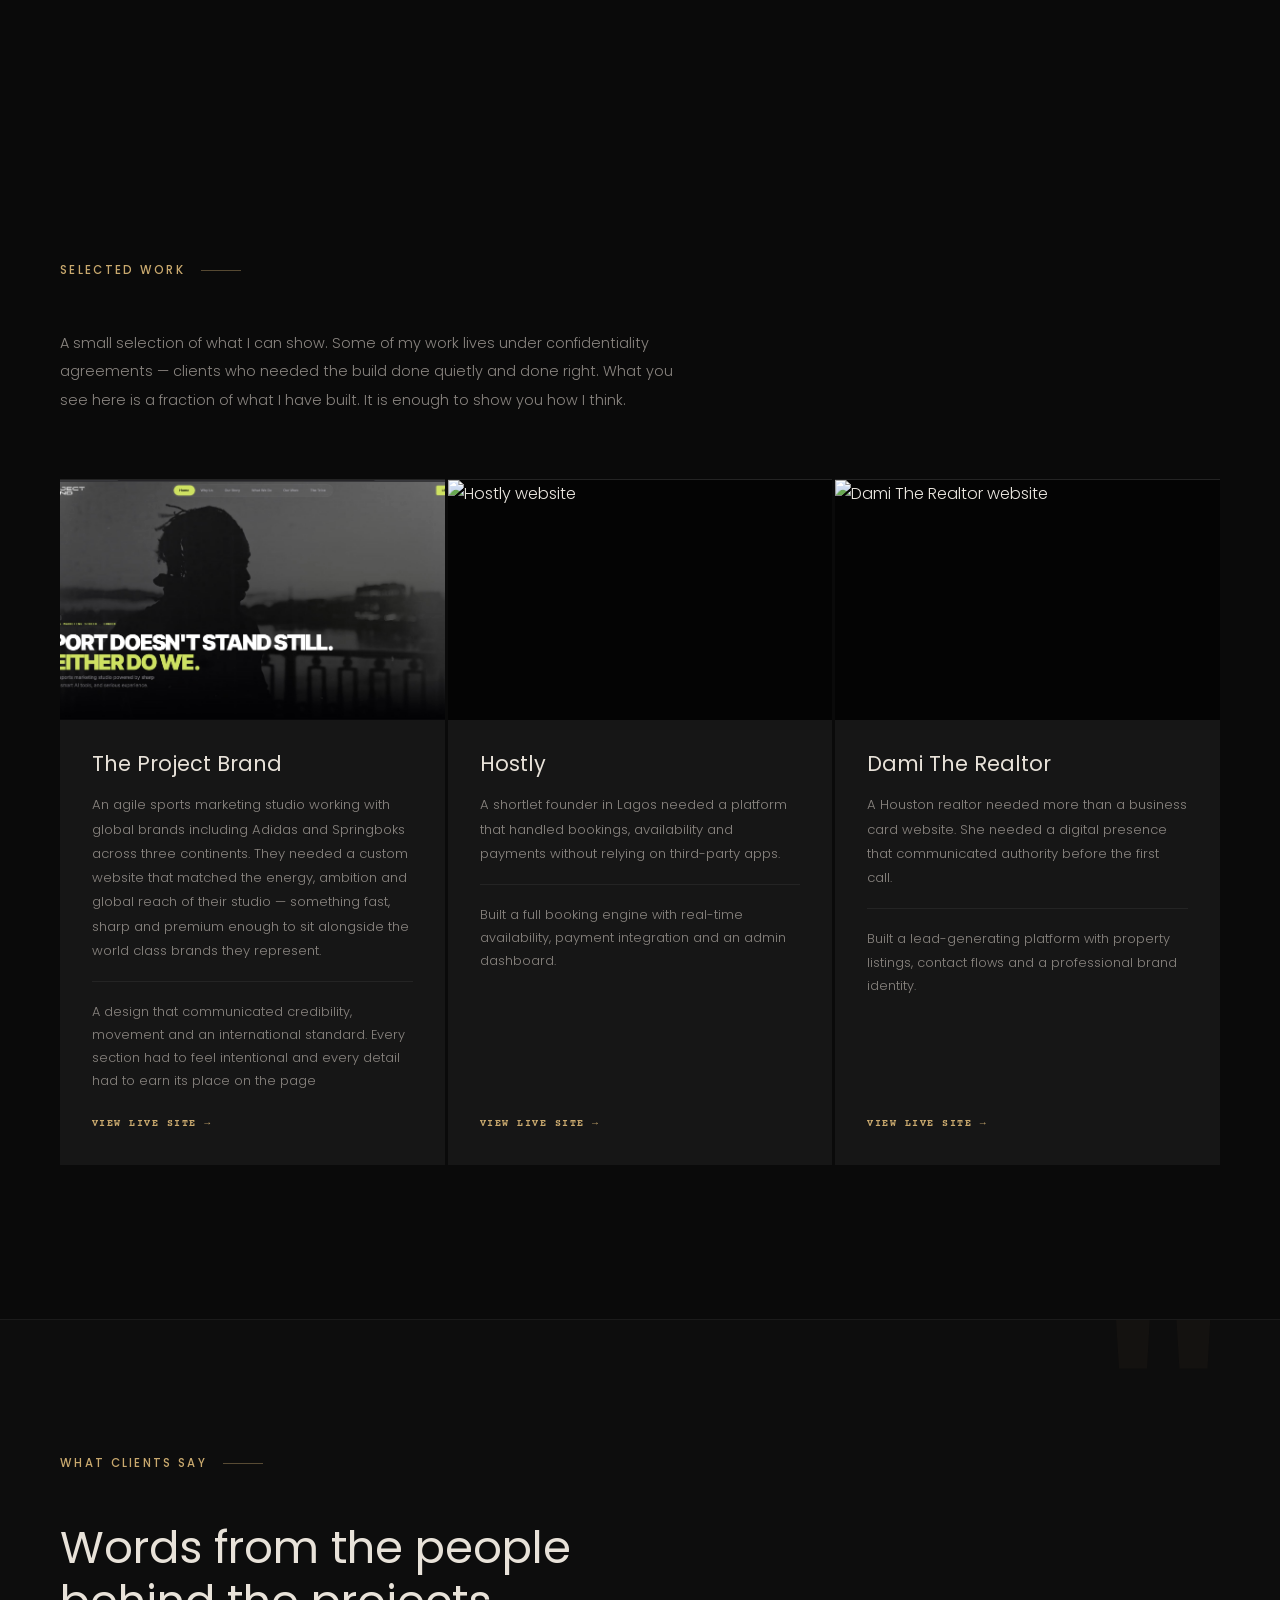
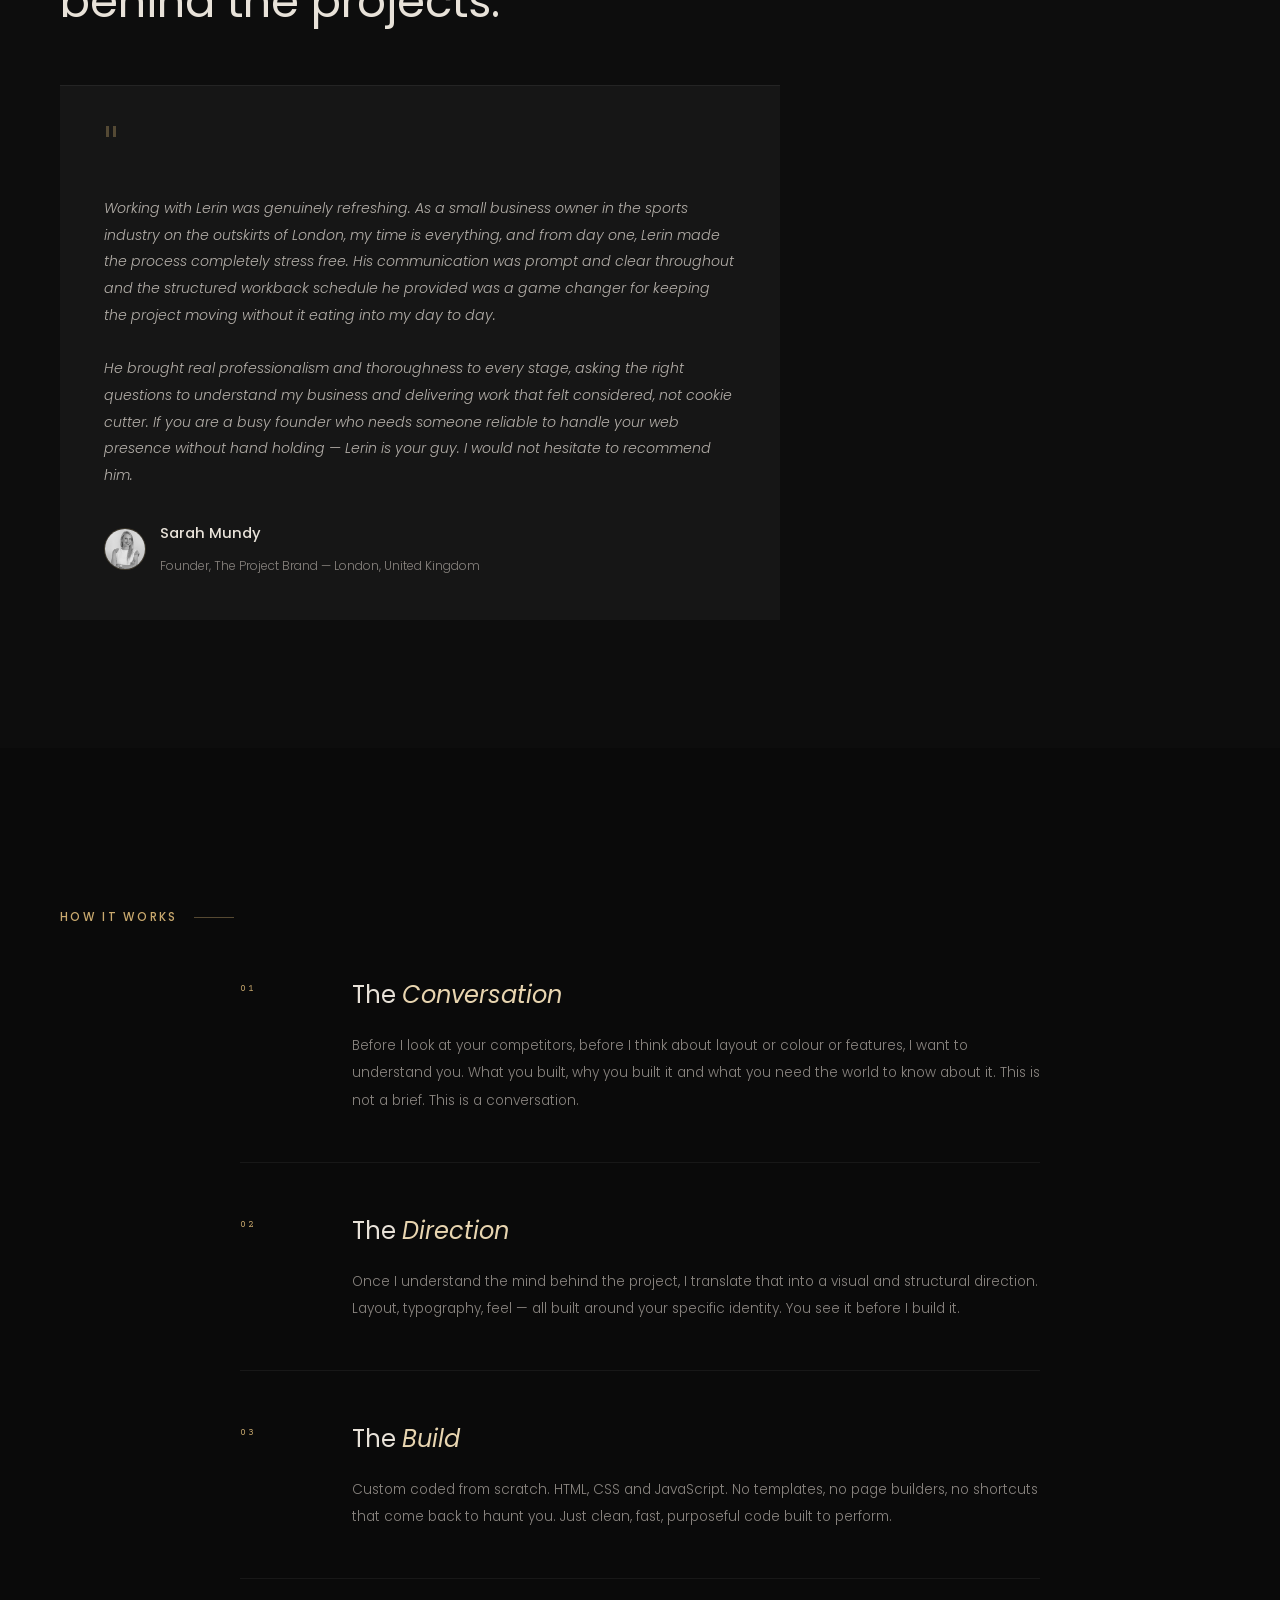
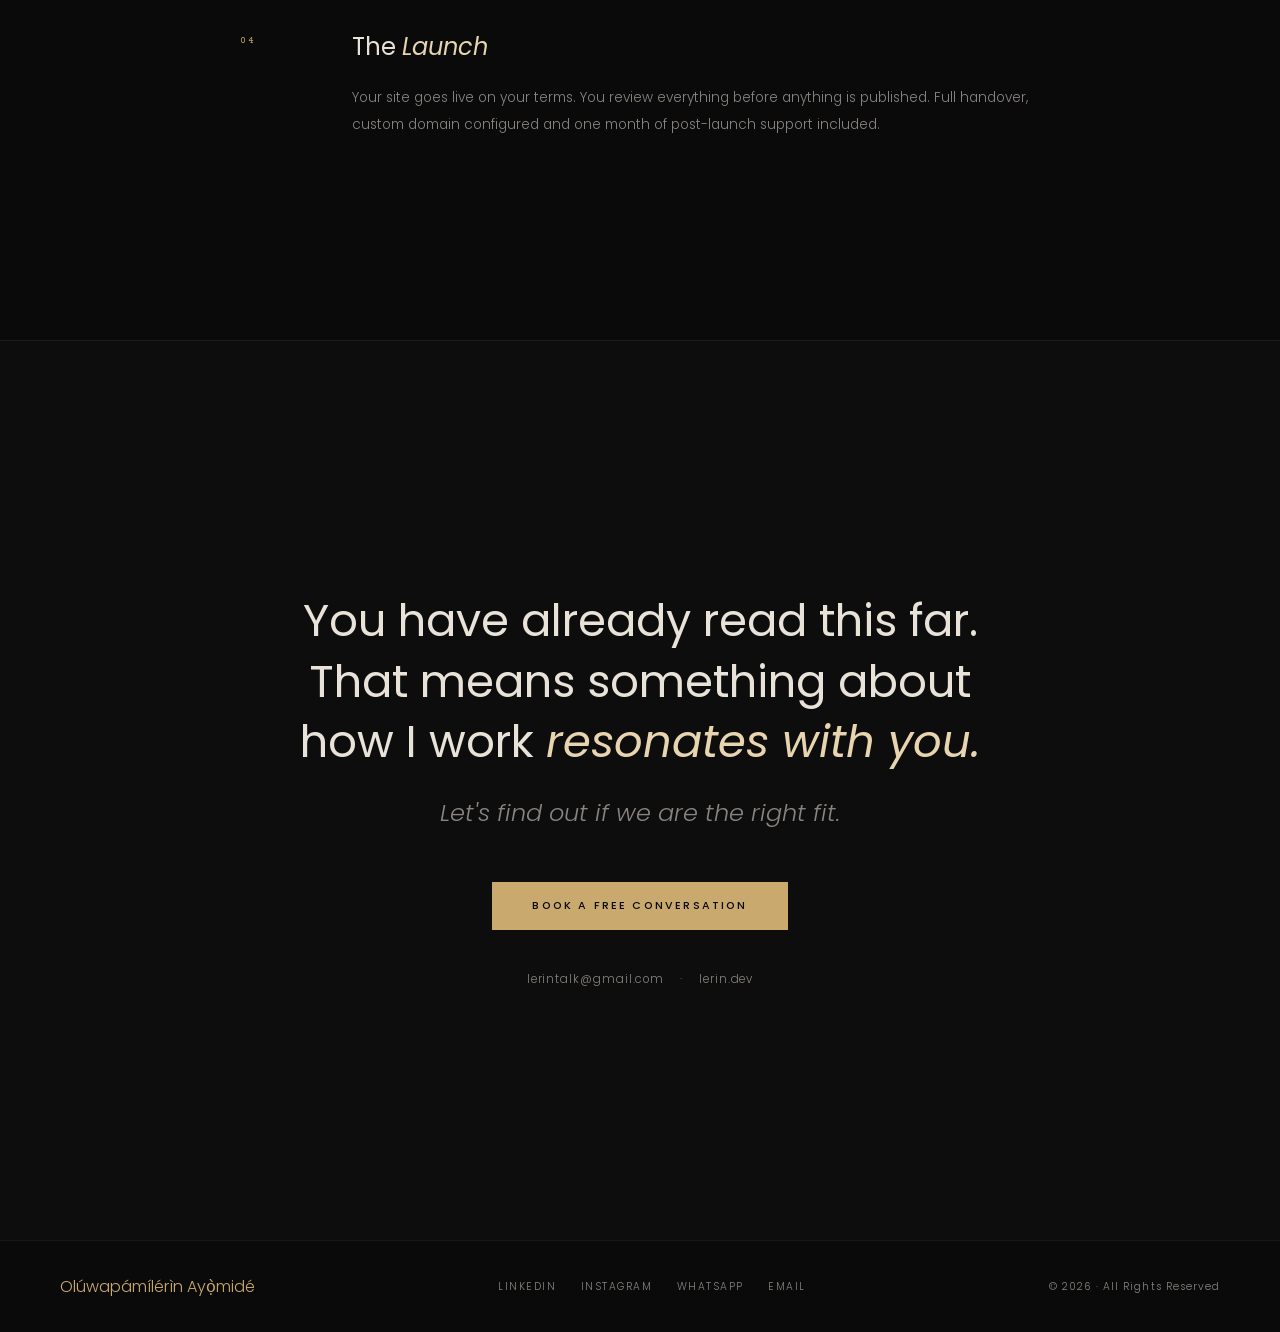
==== commit d162aed7: "Update index.html" ====
--- a/index.html
+++ b/index.html
@@ -575,8 +575,8 @@
       <span class="section-label">The Story</span>
       <p class="reveal">I have been building since 2018. For years I built privately — sharpening the craft, learning what works, understanding what separates a website that looks good from one that actually performs.</p>
       <p class="reveal">I did not go public until I was ready. Until I knew that whoever trusted me with their brand would get someone who had already made their mistakes, learned from them and come out the other side with a clear point of view.</p>
-      <p class="reveal">I went public four months ago. Every project I take on now carries seven years of thinking behind it.</p>
-      <div class="story-stat reveal"><strong>7 years</strong> building. <strong>4 months</strong> public.</div>
+      <p class="reveal">I went public five months ago. Every project I take on now carries seven years of thinking behind it.</p>
+      <div class="story-stat reveal"><strong>7 years</strong> building. <strong>5 months</strong> public.</div>
     </div>
     <div class="story-visual reveal">
       <img src="pic.jpg" alt="Olúwapámílérìn Ayọ̀midé">
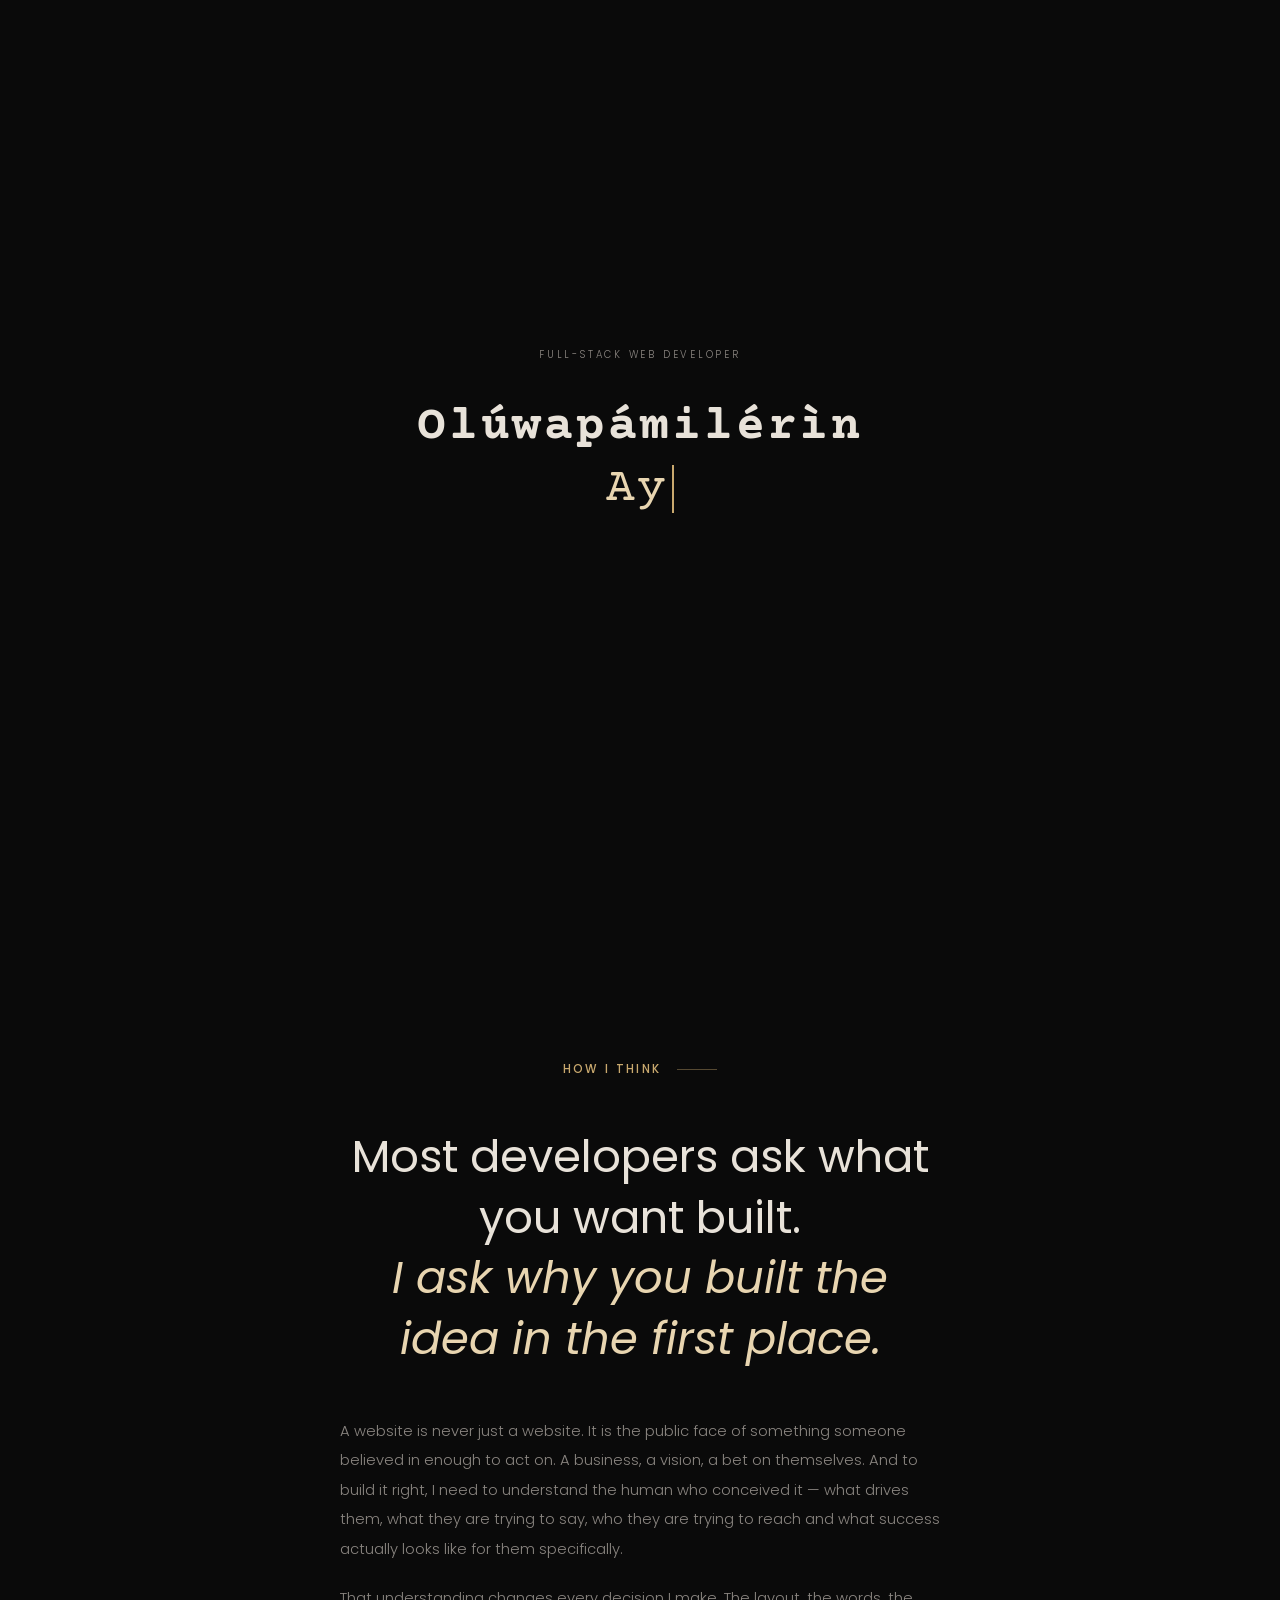
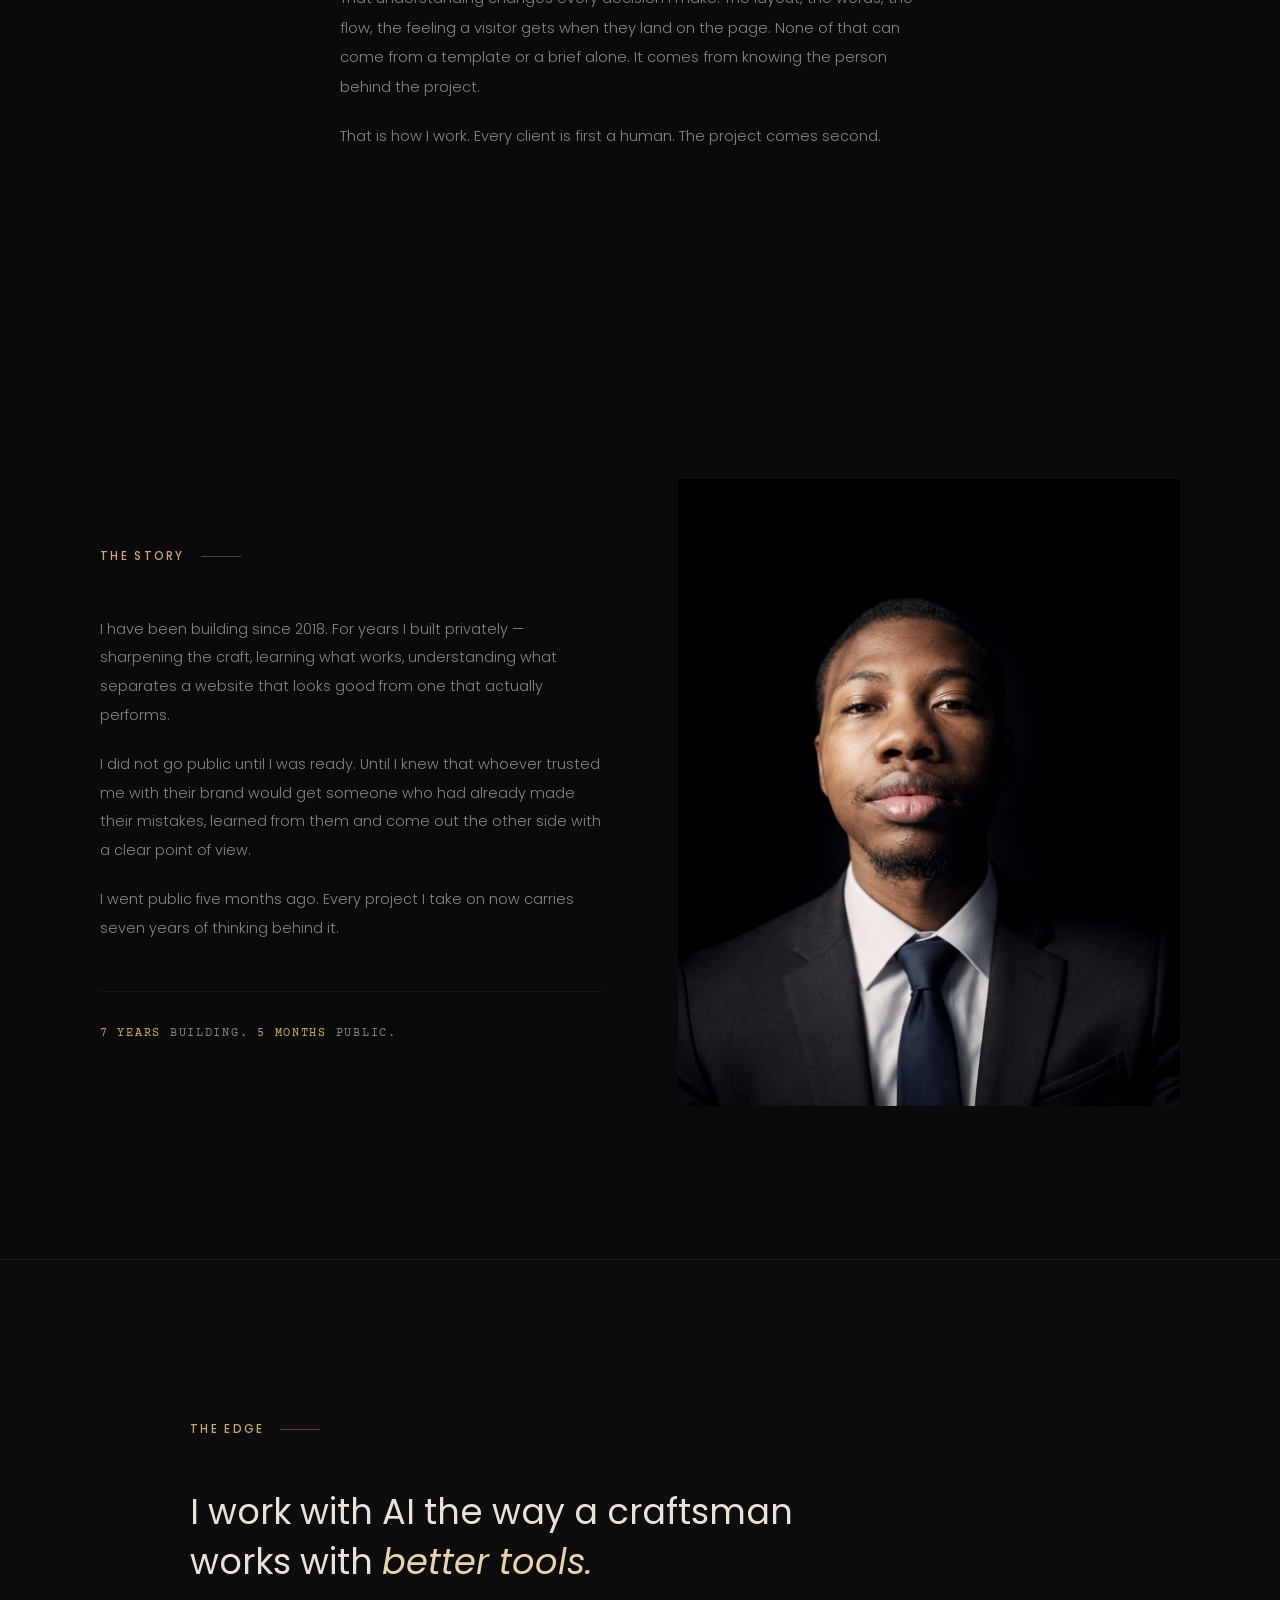
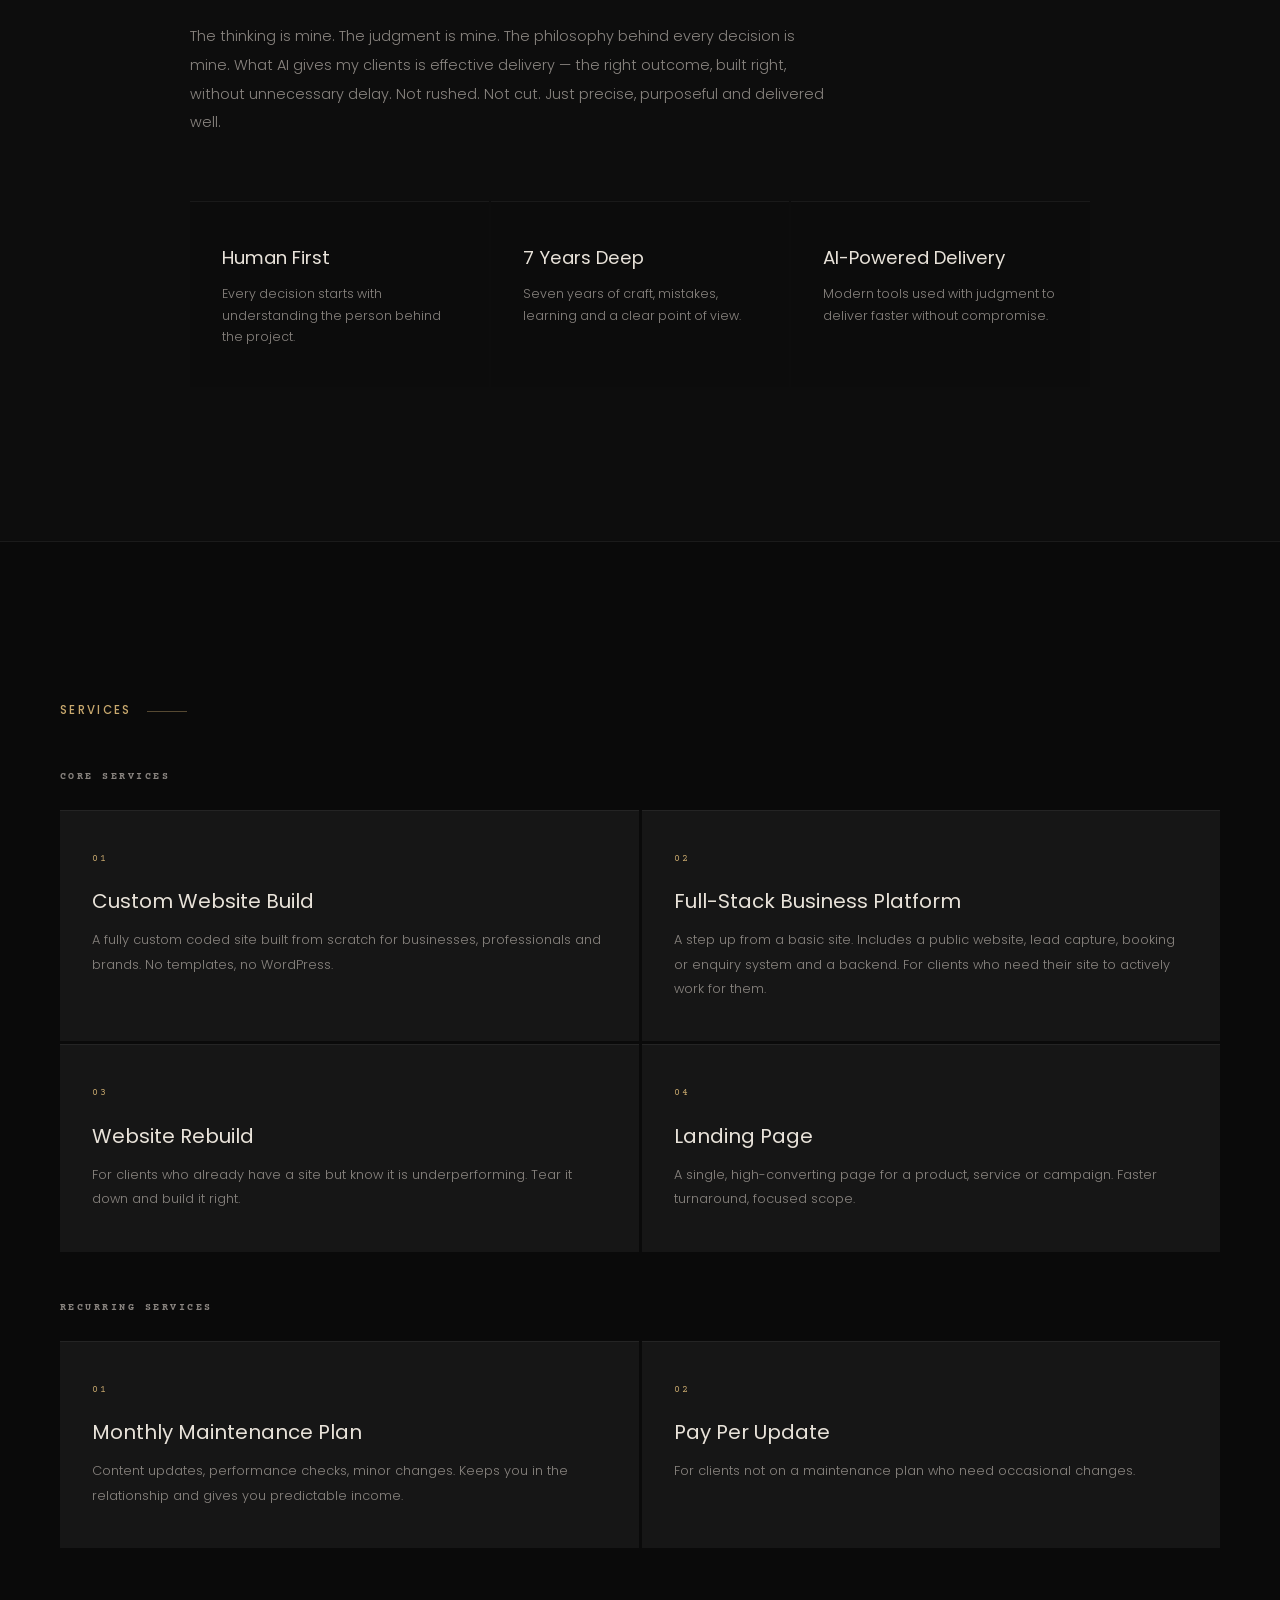
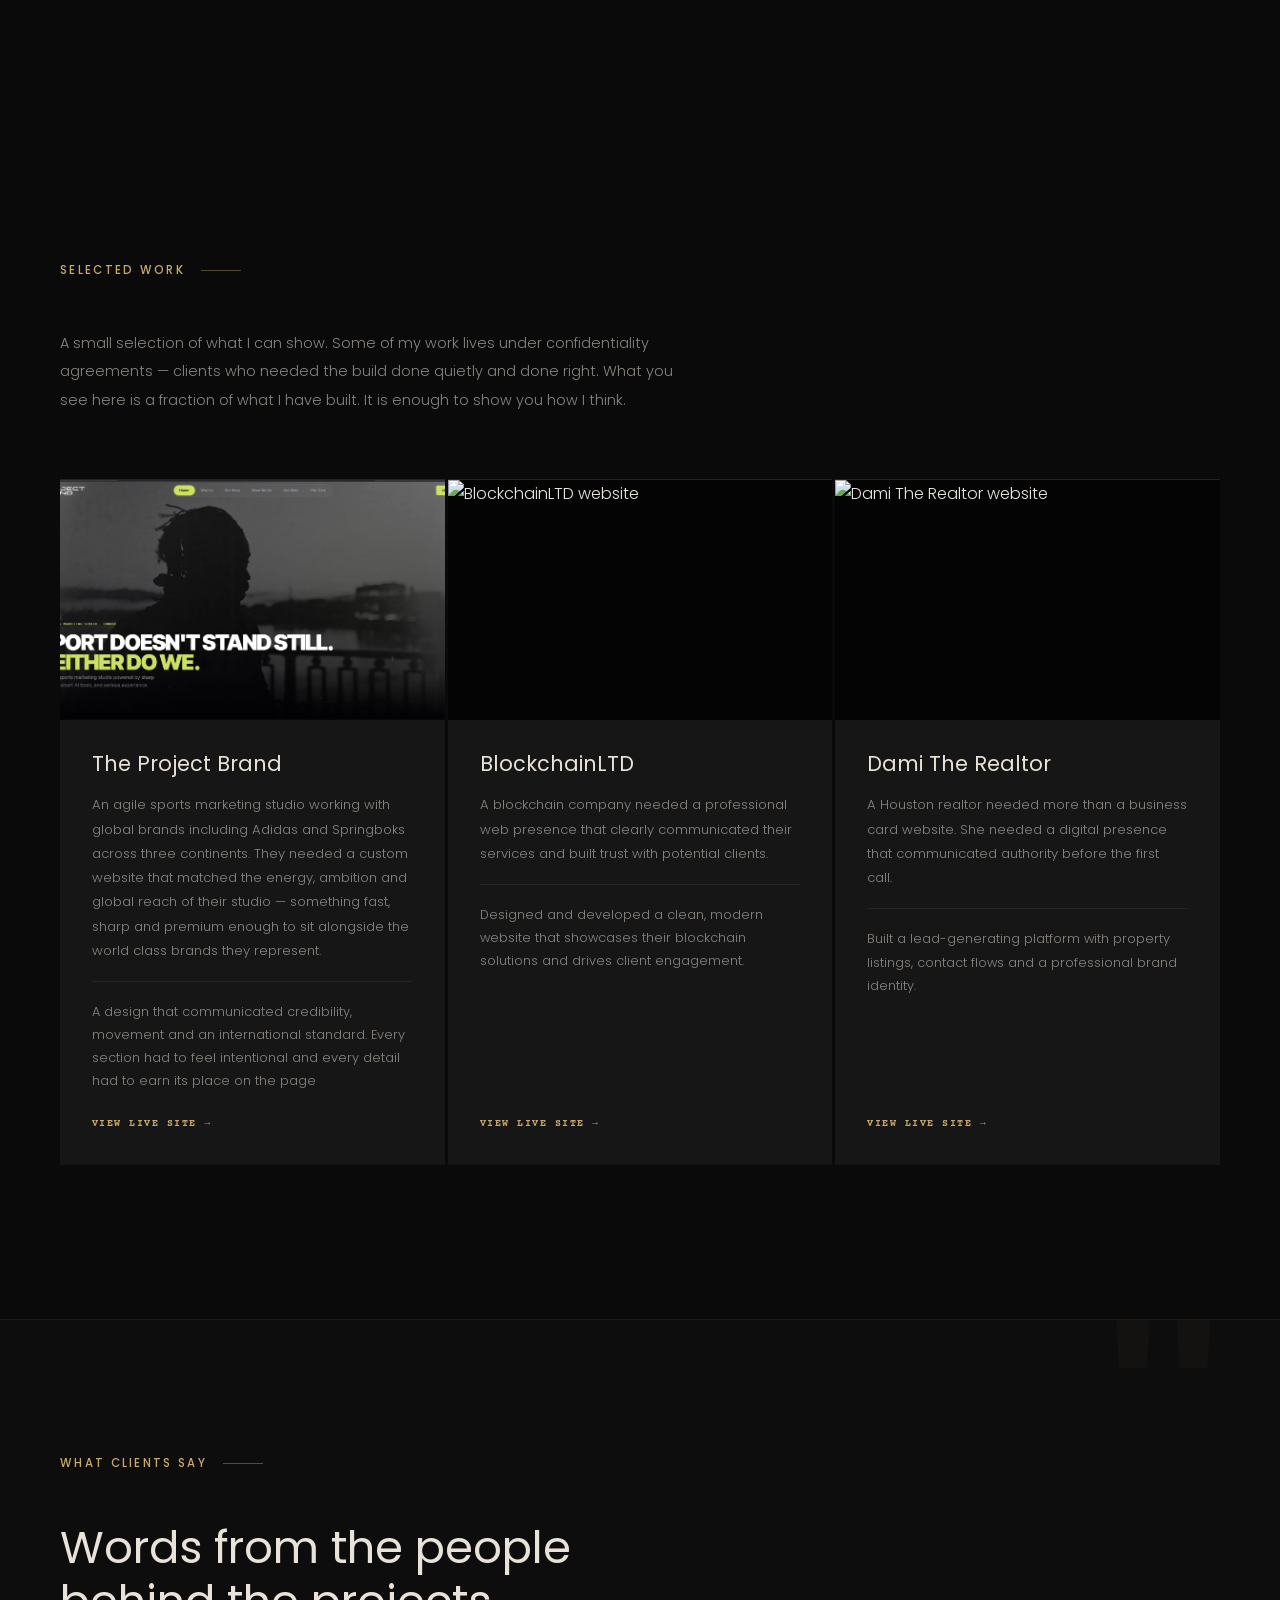
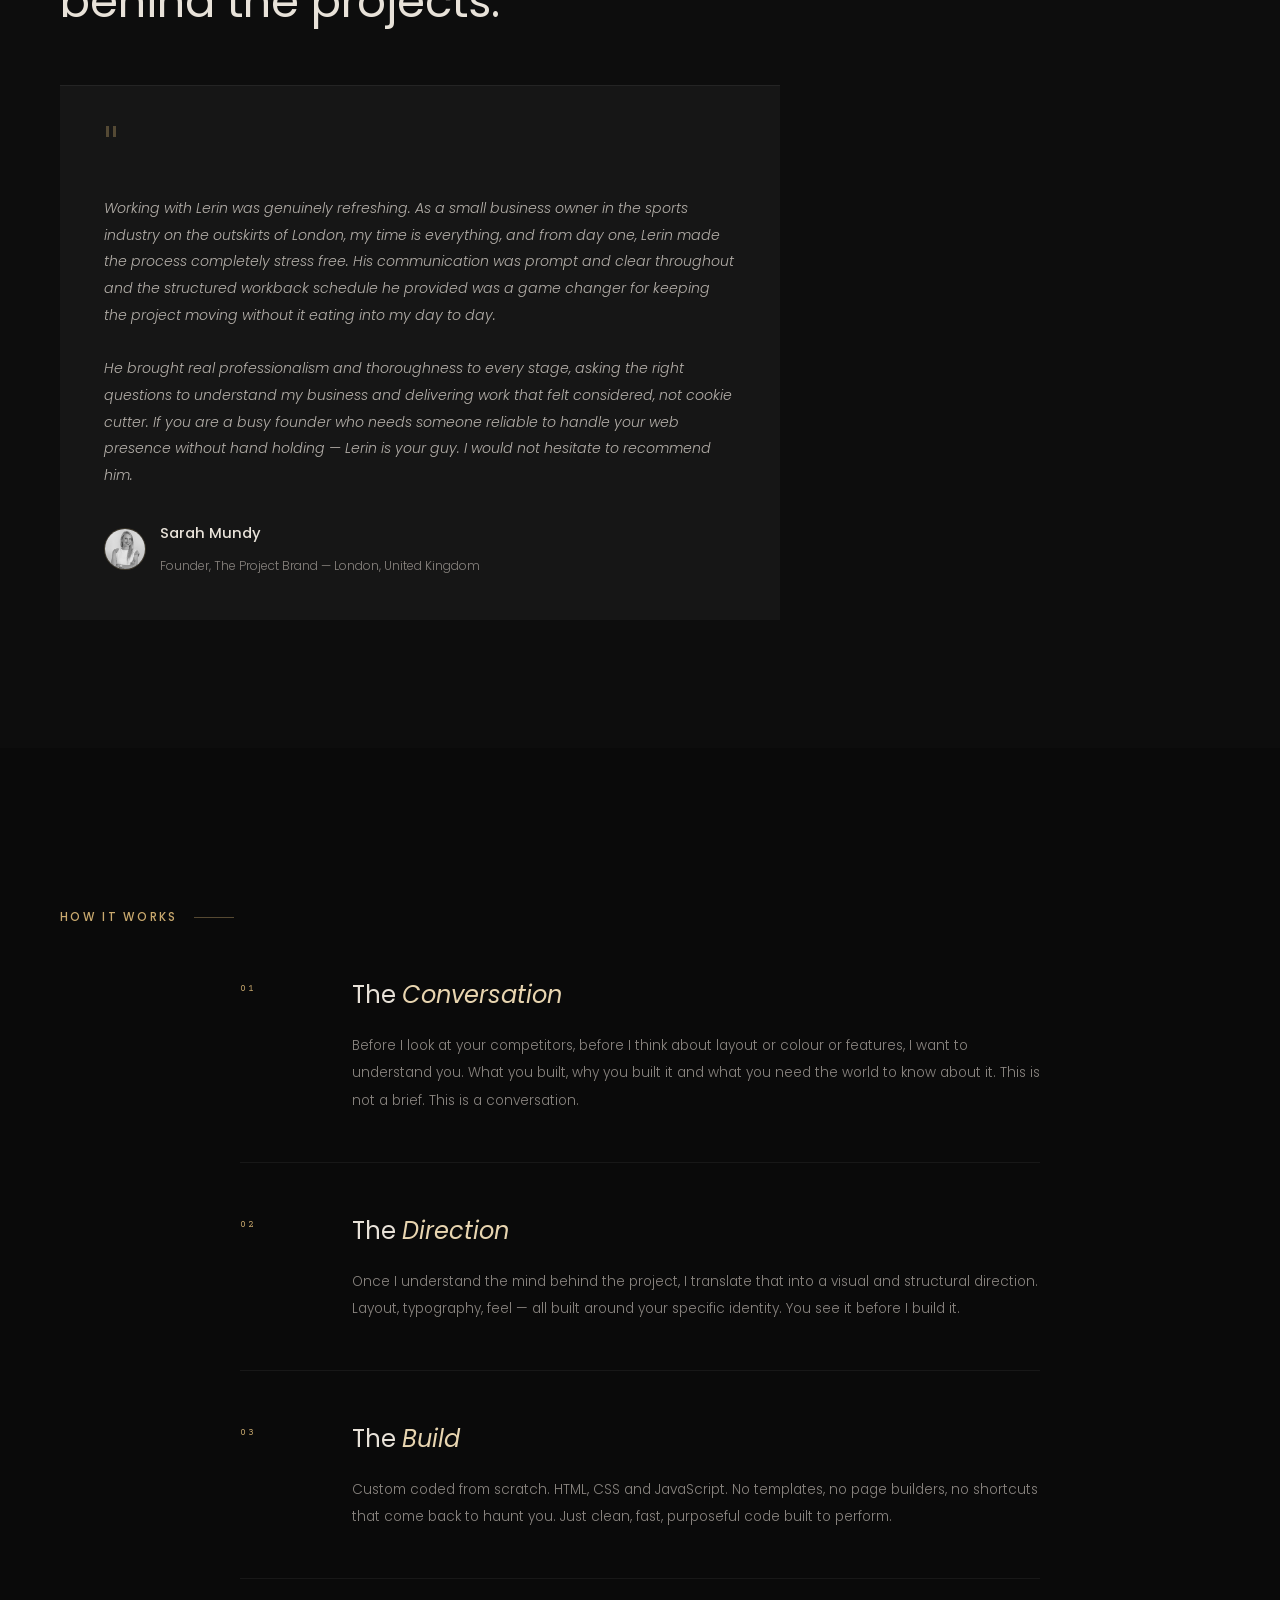
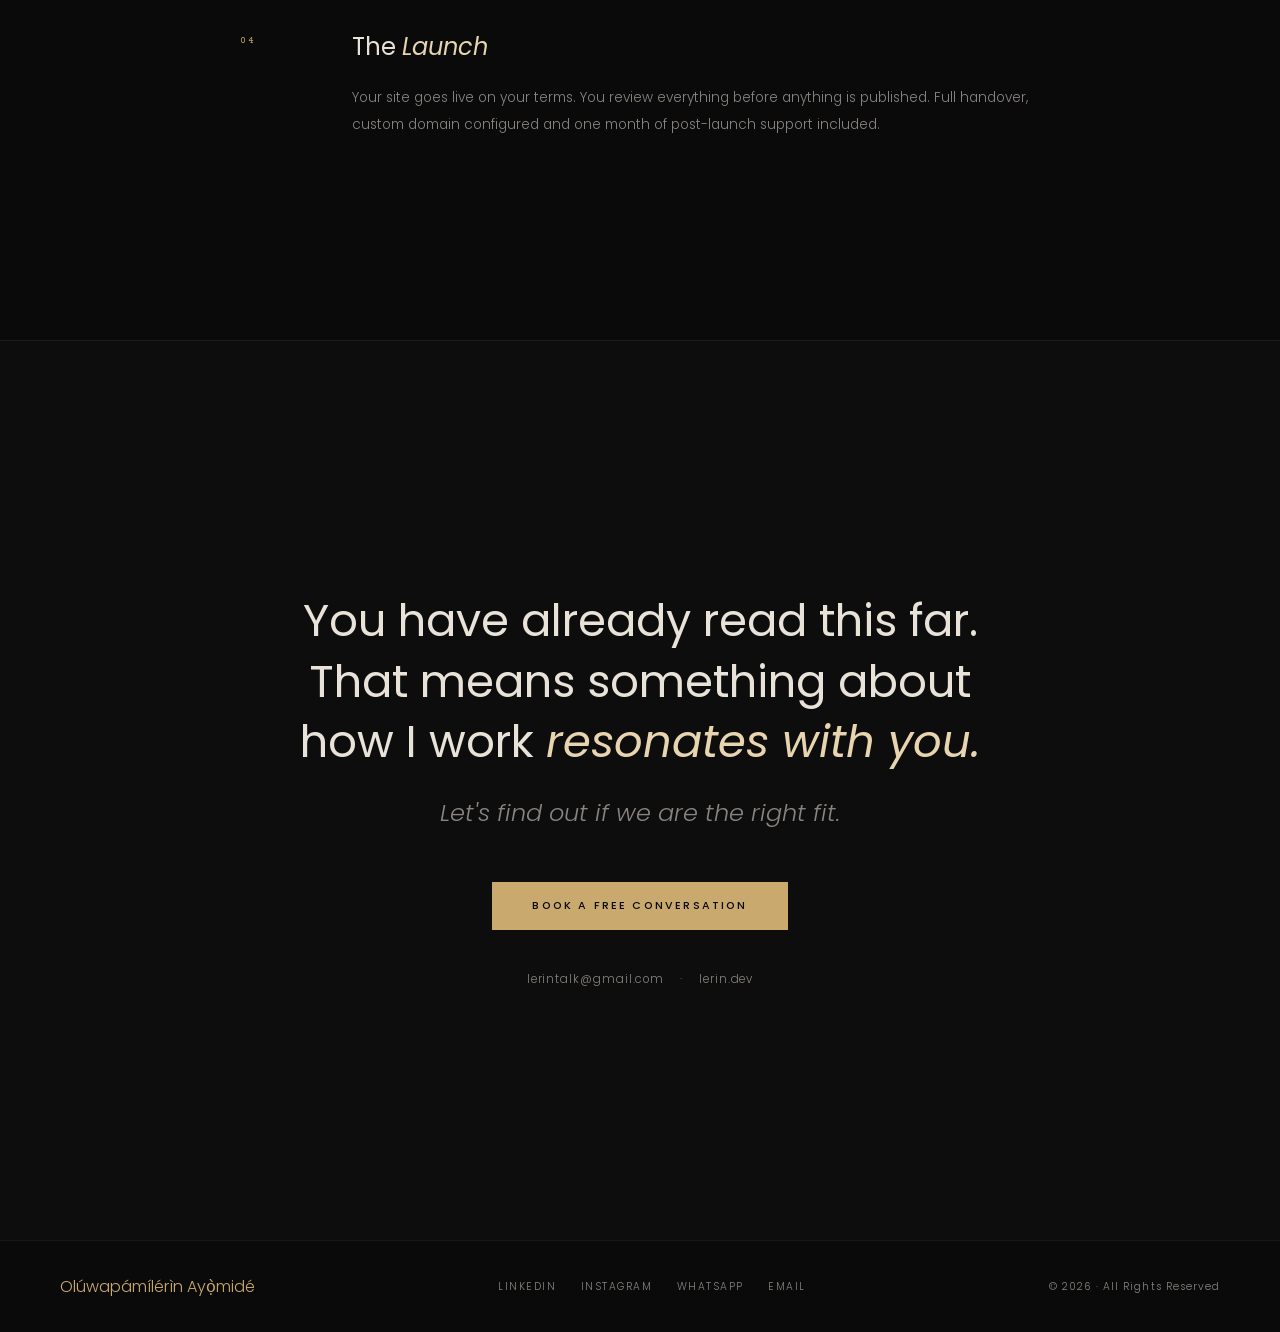
==== commit 5f8d0bf2: "Update index.html" ====
--- a/index.html
+++ b/index.html
@@ -633,12 +633,12 @@
       </article>
 
       <article class="work-card">
-        <img class="work-card-image" src="https://api.microlink.io/?url=https%3A%2F%2Fhostlyshortlets.vercel.app%2F&screenshot=true&meta=false&embed=screenshot.url" alt="Hostly website">
+        <img class="work-card-image" src="https://api.microlink.io/?url=https%3A%2F%2Fblockchainltd.co%2F&screenshot=true&meta=false&embed=screenshot.url" alt="BlockchainLTD website">
         <div class="work-card-body">
-          <h3 class="work-card-name">Hostly</h3>
-          <p class="work-card-context">A shortlet founder in Lagos needed a platform that handled bookings, availability and payments without relying on third-party apps.</p>
-          <p class="work-card-need">Built a full booking engine with real-time availability, payment integration and an admin dashboard.</p>
-          <a href="https://hostlyshortlets.vercel.app/" target="_blank" rel="noopener" class="work-card-link">View Live Site →</a>
+          <h3 class="work-card-name">BlockchainLTD</h3>
+          <p class="work-card-context">A blockchain company needed a professional web presence that clearly communicated their services and built trust with potential clients.</p>
+          <p class="work-card-need">Designed and developed a clean, modern website that showcases their blockchain solutions and drives client engagement.</p>
+          <a href="https://blockchainltd.co/" target="_blank" rel="noopener" class="work-card-link">View Live Site →</a>
         </div>
       </article>
 
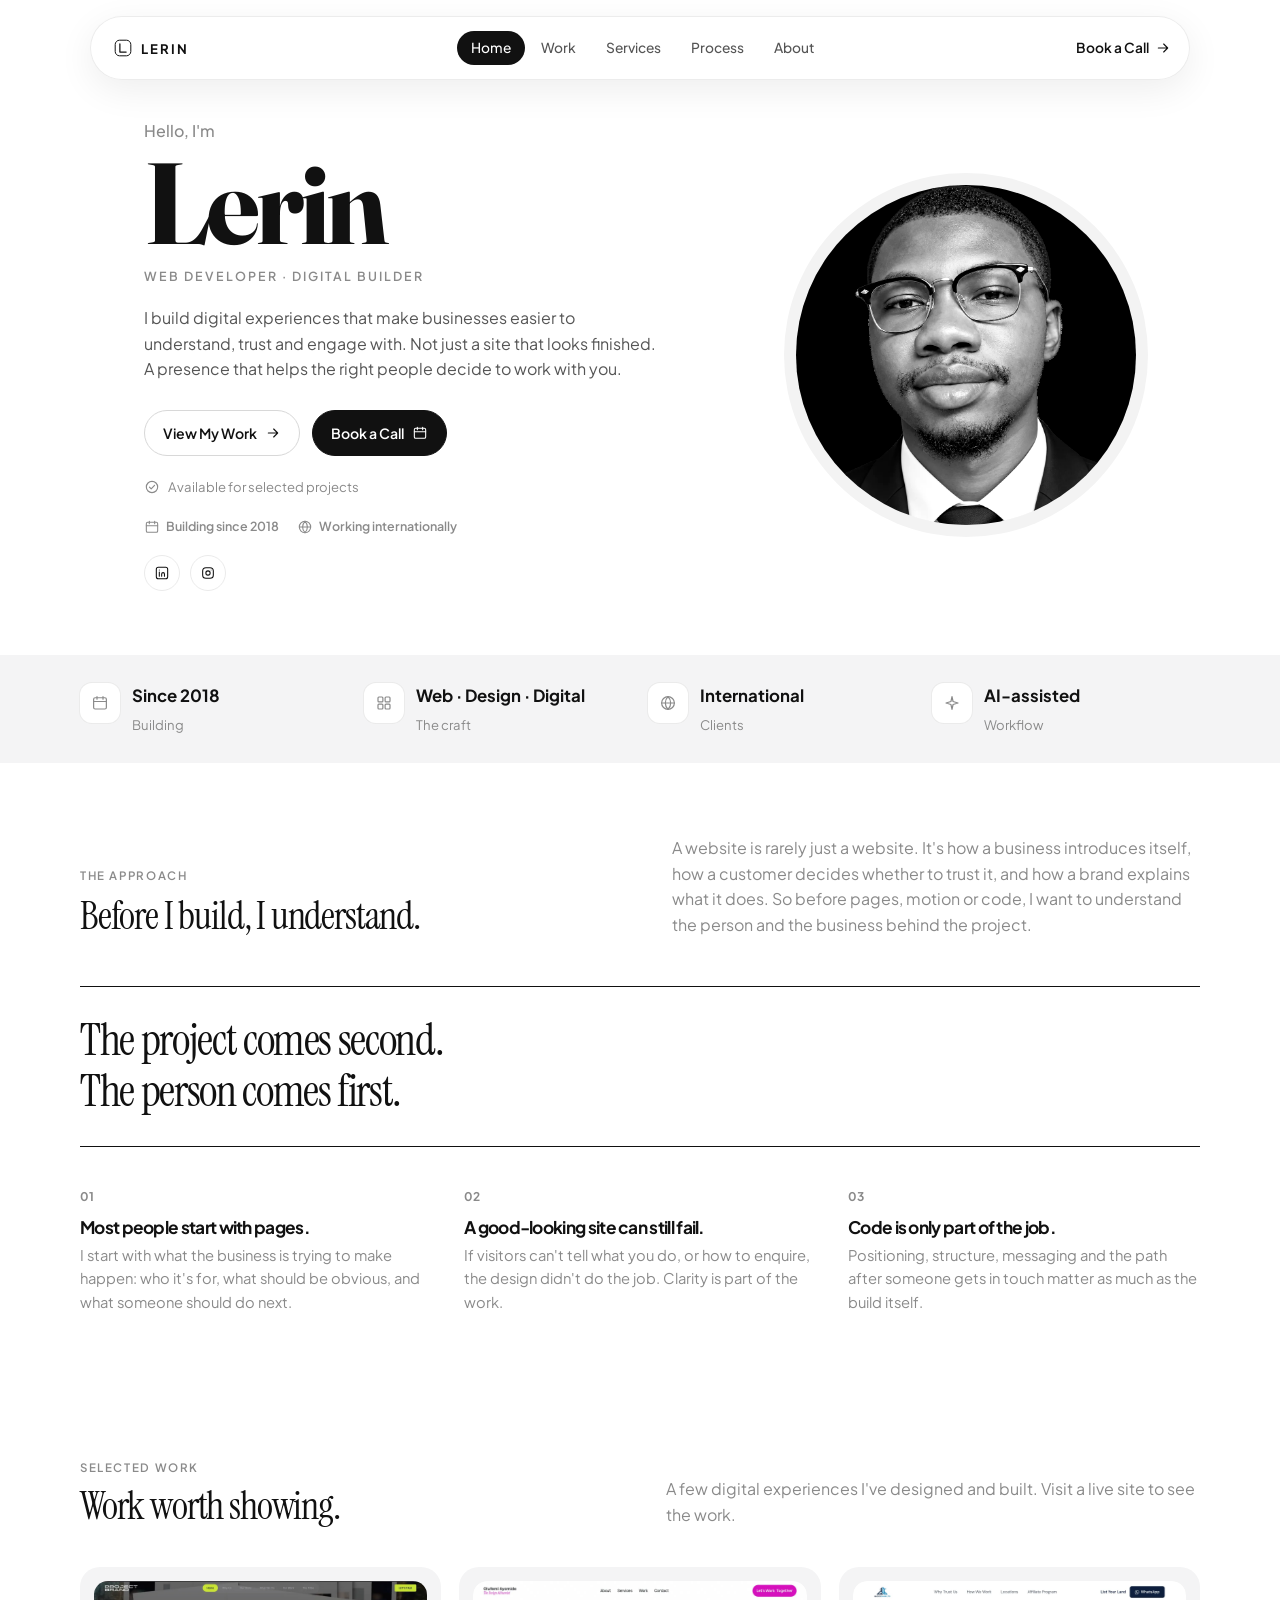
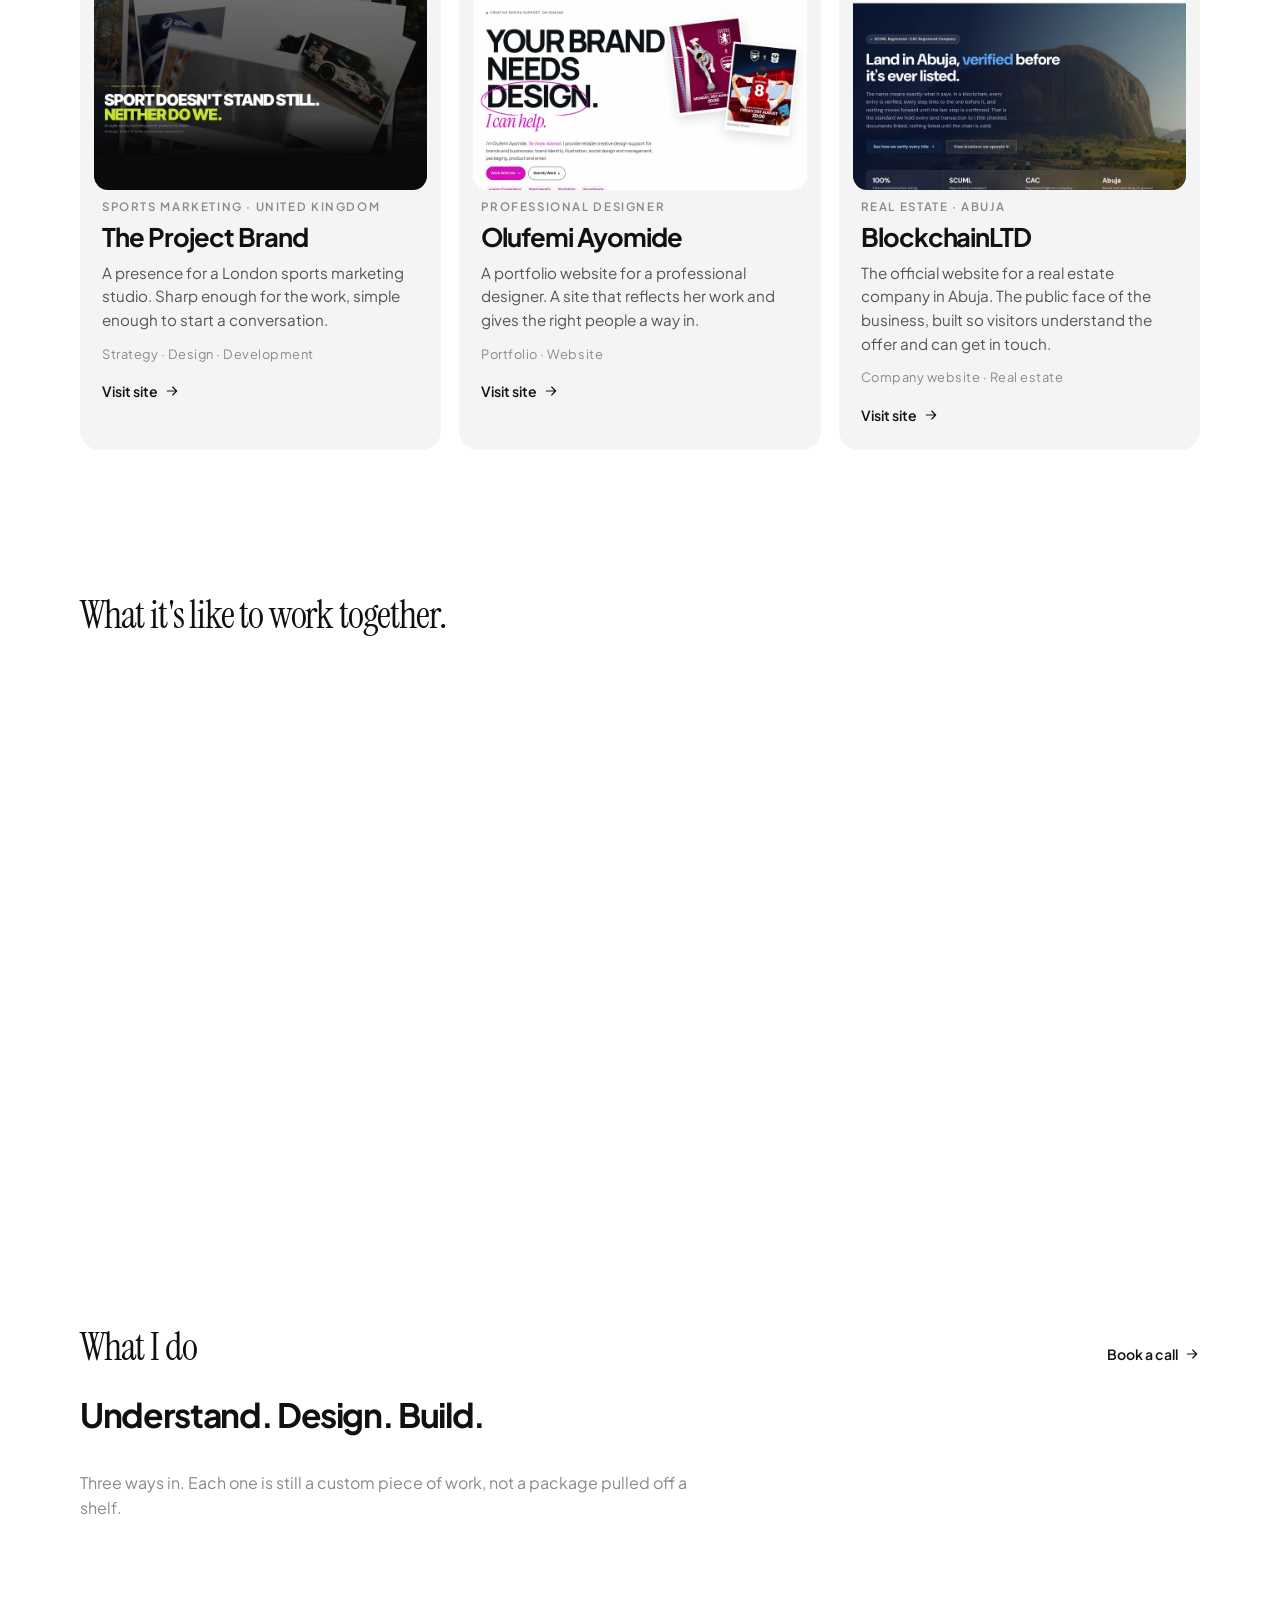
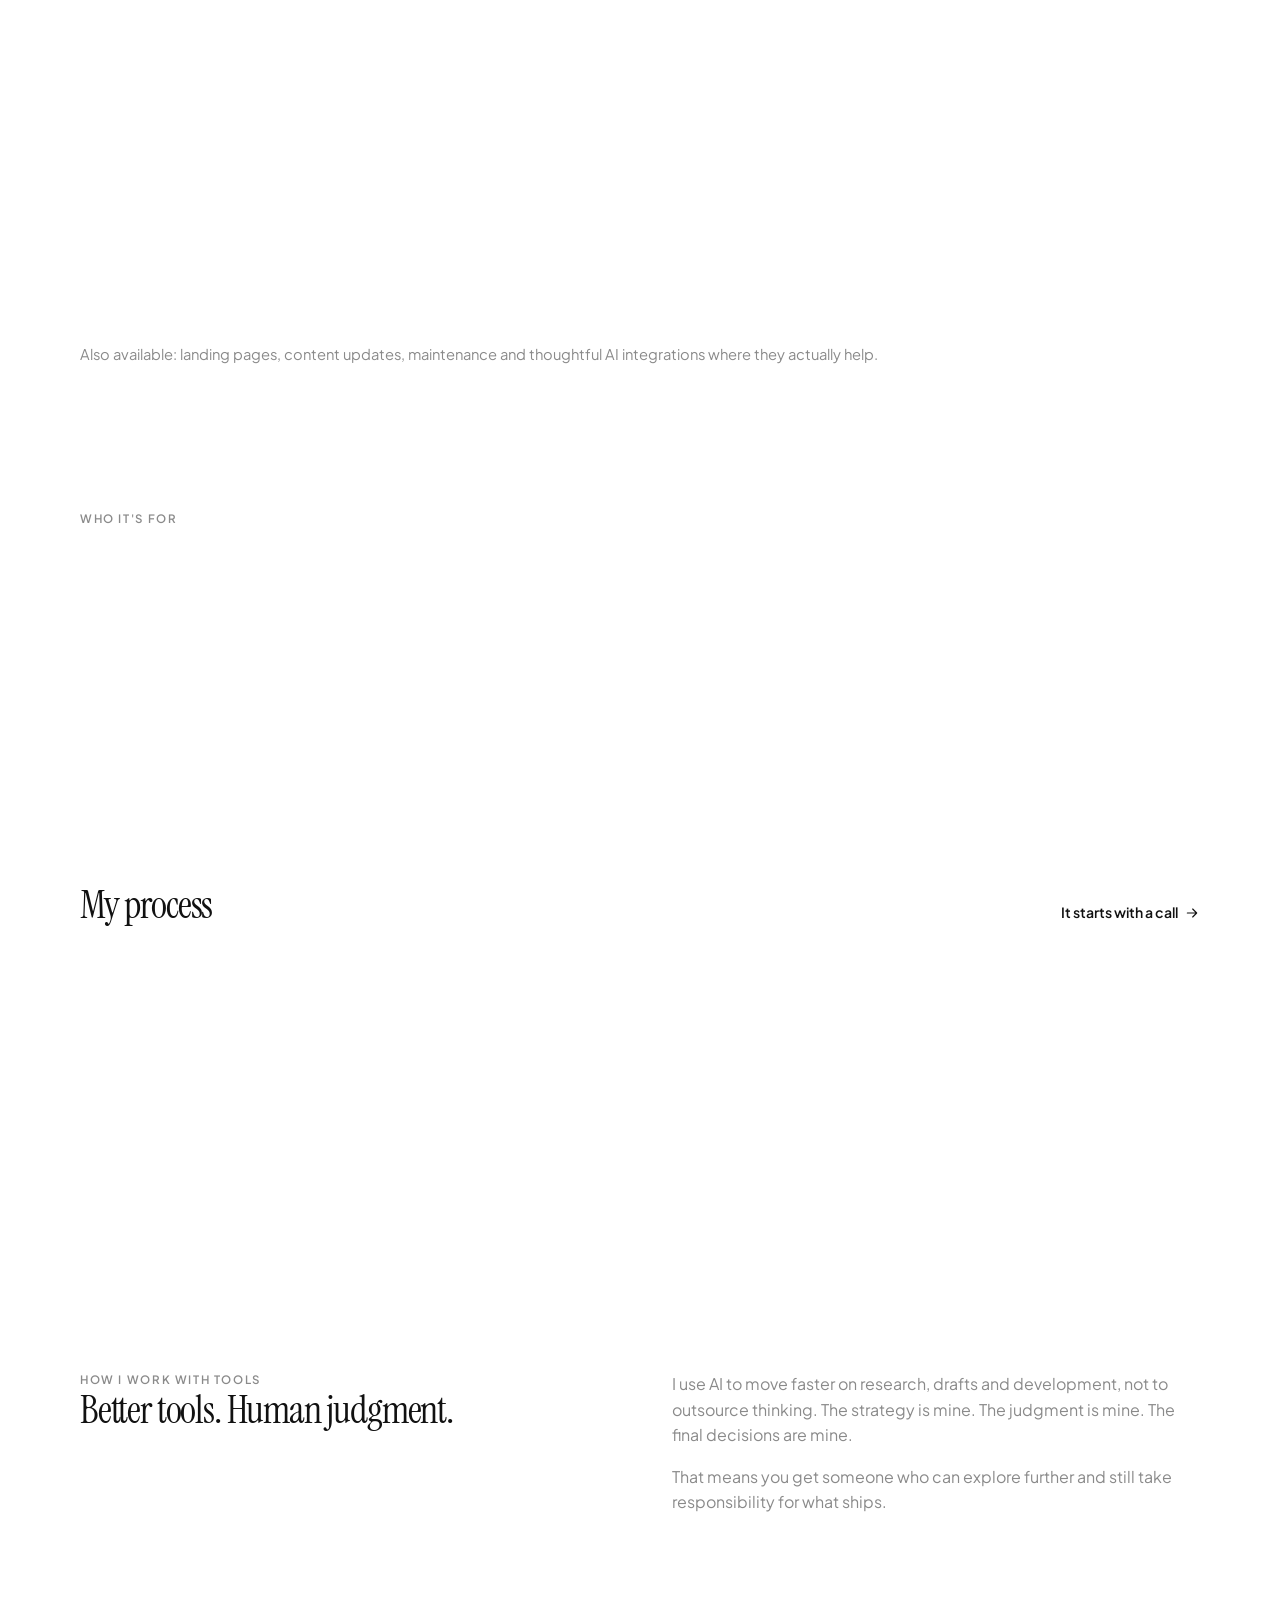
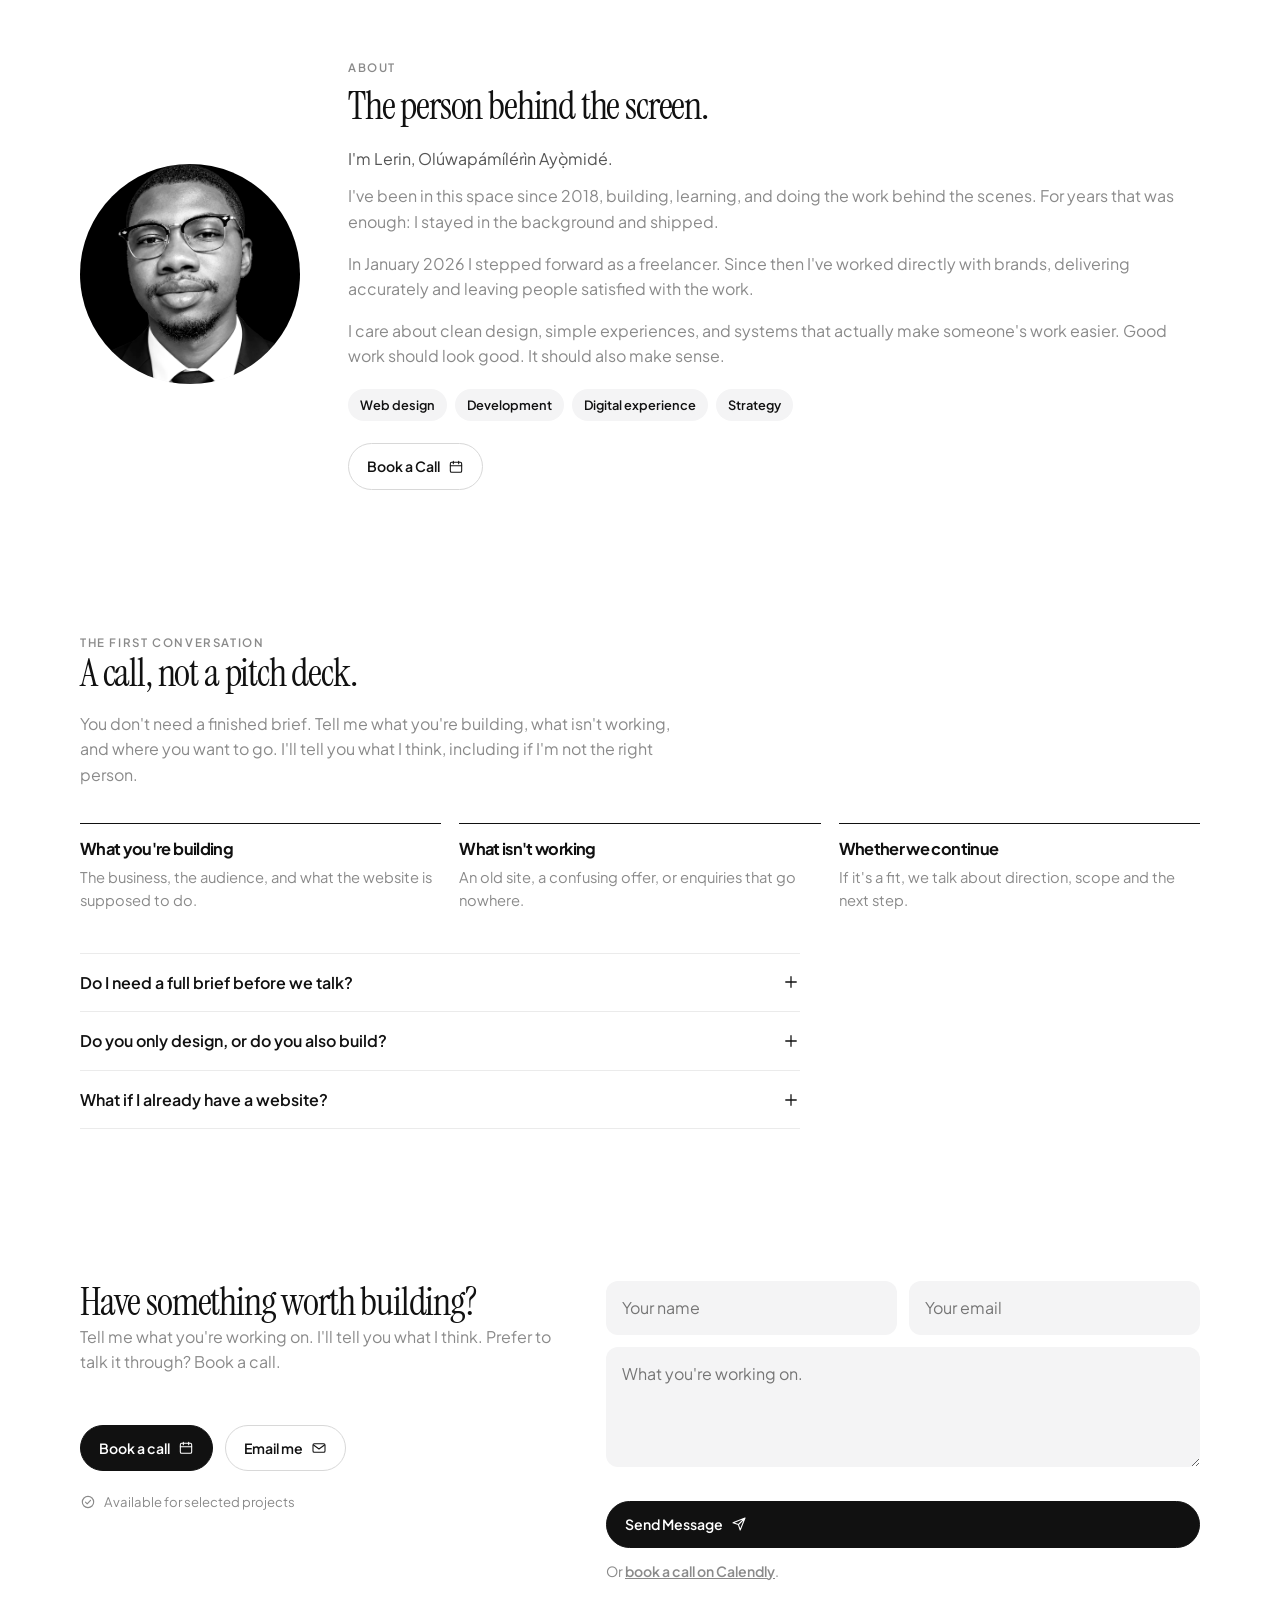
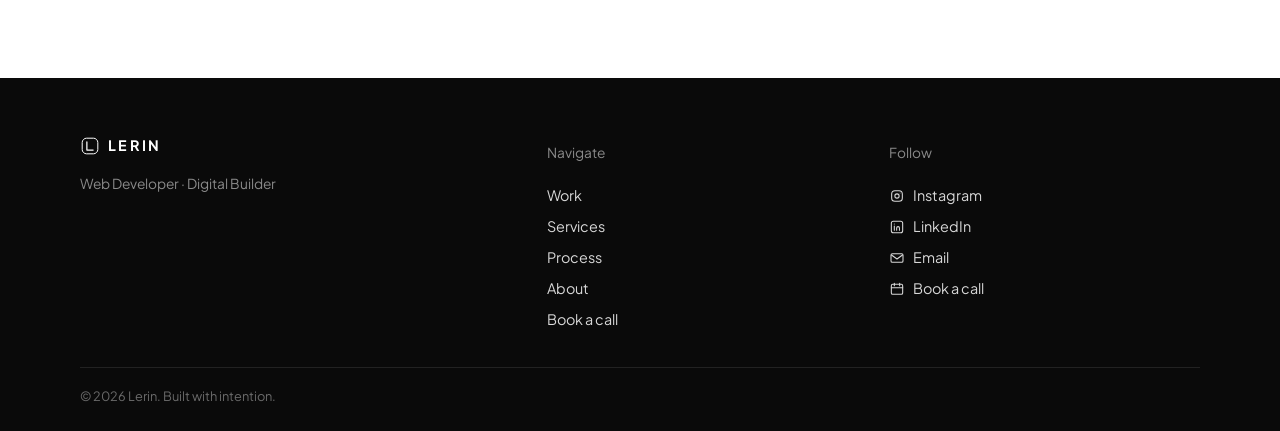
==== commit 282957f5: "Rebuild the portfolio as a one-page site. Replace the old layout with the current personal brand, li" ====
--- a/index.html
+++ b/index.html
@@ -3,8 +3,6 @@
 <head>
   <meta charset="UTF-8" />
   <meta name="viewport" content="width=device-width, initial-scale=1.0"/>
-
-  <!-- ── GOOGLE ANALYTICS ── -->
   <script async src="https://www.googletagmanager.com/gtag/js?id=G-C5YV3K0LKX"></script>
   <script>
     window.dataLayer = window.dataLayer || [];
@@ -12,816 +10,529 @@
     gtag('js', new Date());
     gtag('config', 'G-C5YV3K0LKX');
   </script>
-
   <meta name="cf-2fa-verify" content="none"/>
-  <meta http-equiv="x-robots-tag" content="all"/>
-
-  <!-- ── PRIMARY SEO ── -->
-  <title>Olúwapámílérìn Ayọ̀midé | Premium Full-Stack Web Developer for International Brands</title>
-  <meta name="description" content="Hire Olúwapámílérìn Ayọ̀midé — a premium full-stack web developer who builds high-converting, bespoke websites and custom platforms for global brands, agencies, and ambitious businesses worldwide. Remote-ready." />
-  <meta name="keywords" content="international web developer, full stack web developer for brands, premium web developer for hire, global website developer, bespoke web development, custom web platforms, remote web developer, high converting website developer, enterprise web development, frontend backend developer, luxury brand website developer, international business website, web developer for agencies, global brand web design, custom admin panels, lead generation websites, web application developer, remote ready developer" />
+  <title>Olúwapámílérìn Ayọ̀midé | Lerin</title>
+  <meta name="description" content="I build digital experiences that make businesses easier to understand, trust and engage with." />
   <meta name="author" content="Olúwapámílérìn Ayọ̀midé" />
-  <meta name="robots" content="index, follow, max-image-preview:large, max-snippet:-1, max-video-preview:-1" />
-  <meta name="googlebot" content="index, follow" />
+  <meta name="robots" content="index, follow, max-image-preview:large" />
   <link rel="canonical" href="https://lerin.dev/" />
-
-  <!-- ── INTERNATIONAL / GEO SEO ── -->
-  <meta name="distribution" content="global" />
-  <meta name="geo.region" content="Worldwide" />
-  <meta name="geo.placename" content="Worldwide" />
-  <meta http-equiv="content-language" content="en" />
-  <link rel="alternate" hreflang="en" href="https://lerin.dev/" />
-  <link rel="alternate" hreflang="x-default" href="https://lerin.dev/" />
-
-  <!-- ── THEME ── -->
-  <meta name="theme-color" content="#0a0a0a" />
-  <meta name="msapplication-TileColor" content="#0a0a0a" />
-
-  <!-- Favicon -->
+  <meta name="theme-color" content="#FFFFFF" />
   <link rel="icon" type="image/png" href="favicon.png">
-  <link rel="shortcut icon" type="image/png" href="favicon.png">
-  <link rel="apple-touch-icon" type="image/png" href="favicon.png">
-
-  <!-- ── OPEN GRAPH ── -->
-  <meta property="og:type" content="profile" />
-  <meta property="og:title" content="Olúwapámílérìn Ayọ̀midé | Premium Full-Stack Web Developer for International Brands" />
-  <meta property="og:description" content="Premium full-stack web developer building bespoke, high-converting websites and custom platforms for global brands, agencies, and ambitious businesses worldwide." />
-  <meta property="og:image" content="https://lerin.dev/preview.jpg?v=2" />
-  <meta property="og:image:type" content="image/jpeg" />
-  <meta property="og:image:width" content="1200" />
-  <meta property="og:image:height" content="630" />
-  <meta property="og:image:alt" content="Olúwapámílérìn Ayọ̀midé — Premium Full-Stack Web Developer for International Brands" />
+  <link rel="apple-touch-icon" href="favicon.png">
+  <meta property="og:type" content="website" />
+  <meta property="og:title" content="Olúwapámílérìn Ayọ̀midé | Lerin" />
+  <meta property="og:description" content="I build digital experiences that make businesses easier to understand, trust and engage with." />
+  <meta property="og:image" content="https://lerin.dev/preview.webp?v=8" />
   <meta property="og:url" content="https://lerin.dev/" />
-  <meta property="og:site_name" content="Olúwapámílérìn Ayọ̀midé" />
-  <meta property="og:locale" content="en_US" />
-  <meta property="profile:first_name" content="Ayọ̀midé" />
-  <meta property="profile:last_name" content="Olúwapámílérìn" />
-  <meta property="profile:username" content="lerin.dev" />
-
-  <!-- ── TWITTER CARD ── -->
+  <meta property="og:site_name" content="Lerin" />
   <meta name="twitter:card" content="summary_large_image" />
-  <meta name="twitter:site" content="@lerin.dev" />
-  <meta name="twitter:creator" content="@lerin.dev" />
-  <meta name="twitter:title" content="Olúwapámílérìn Ayọ̀midé | Premium Full-Stack Web Developer for International Brands" />
-  <meta name="twitter:description" content="Premium full-stack web developer building bespoke, high-converting websites and custom platforms for global brands, agencies, and ambitious businesses worldwide. Remote-ready." />
-  <meta name="twitter:image" content="https://lerin.dev/preview.jpg?v=2" />
-  <meta name="twitter:image:alt" content="Olúwapámílérìn Ayọ̀midé — Premium Full-Stack Web Developer for International Brands" />
-
-  <!-- ── SCHEMA.ORG STRUCTURED DATA ── -->
+  <meta name="twitter:title" content="Olúwapámílérìn Ayọ̀midé | Lerin" />
+  <meta name="twitter:description" content="I build digital experiences that make businesses easier to understand, trust and engage with." />
+  <meta name="twitter:image" content="https://lerin.dev/preview.webp?v=8" />
   <script type="application/ld+json">
   {
     "@context": "https://schema.org",
     "@type": "Person",
     "name": "Olúwapámílérìn Ayọ̀midé",
+    "alternateName": "Lerin",
     "url": "https://lerin.dev/",
-    "image": "https://lerin.dev/pic.jpg",
-    "jobTitle": "Full-Stack Web Developer",
-    "description": "Premium full-stack web developer building bespoke, high-converting websites and custom platforms for global brands, agencies, and ambitious businesses worldwide.",
+    "jobTitle": "Web Developer · Digital Builder",
+    "description": "Builds digital experiences that make businesses easier to understand, trust and engage with.",
     "email": "lerintalk@gmail.com",
-    "telephone": "+2349051713217",
-    "knowsAbout": ["Full-Stack Web Development","Custom Website Development","Bespoke Web Platforms","Lead Generation Websites","Admin Panels","Progressive Web Apps","International Brand Web Design","Enterprise Web Applications","High-Converting Landing Pages","SEO","JavaScript","React","Node.js"],
-    "sameAs": ["https://www.instagram.com/lerin.dev/","https://wa.me/2349051713217"],
-    "worksFor": {"@type": "Organization","name": "Olúwapámílérìn Ayọ̀midé — Independent Web Development"}
+    "knowsAbout": ["Web development","Digital experience","Design","Website rebuilds"],
+    "sameAs": ["https://www.instagram.com/lerin.dev/","https://linkedin.com/in/oluwapamilerin-ayomide"]
   }
   </script>
-
-  <link rel="dns-prefetch" href="https://fonts.googleapis.com" />
-  <link rel="dns-prefetch" href="https://fonts.gstatic.com" />
-  <link rel="preconnect" href="https://fonts.googleapis.com" crossorigin />
+  <link rel="preconnect" href="https://fonts.googleapis.com" />
   <link rel="preconnect" href="https://fonts.gstatic.com" crossorigin />
-  <link rel="preload" as="style" href="https://fonts.googleapis.com/css2?family=Poppins:ital,wght@0,300;0,400;0,500;0,600;0,700;1,300;1,400&family=Courier+Prime:wght@400;700&display=swap" />
-  <link rel="stylesheet" href="https://fonts.googleapis.com/css2?family=Poppins:ital,wght@0,300;0,400;0,500;0,600;0,700;1,300;1,400&family=Courier+Prime:wght@400;700&display=swap" media="print" onload="this.media='all'" />
-  <noscript><link rel="stylesheet" href="https://fonts.googleapis.com/css2?family=Poppins:ital,wght@0,300;0,400;0,500;0,600;0,700;1,300;1,400&family=Courier+Prime:wght@400;700&display=swap" /></noscript>
-
-  <style>
-    *, *::before, *::after { margin: 0; padding: 0; box-sizing: border-box; }
-
-    :root {
-      --black: #0a0a0a;
-      --surface: #0d0d0d;
-      --surface-light: #161616;
-      --border: rgba(255,255,255,0.06);
-      --gold: #c9a96e;
-      --gold-light: #e8d5b0;
-      --text: #e8e2d9;
-      --text-dim: #8a8580;
-      --font-sans: 'Poppins', sans-serif;
-      --font-serif: 'Poppins', sans-serif;
-      --font-mono: 'Courier Prime', monospace;
-    }
-
-    html { scroll-behavior: smooth; }
-
-    body {
-      background: var(--black);
-      color: var(--text);
-      font-family: var(--font-sans);
-      font-weight: 300;
-      font-size: 16px;
-      line-height: 1.7;
-      overflow-x: hidden;
-      -webkit-font-smoothing: antialiased;
-    }
-
-    body::before {
-      content: '';
-      position: fixed; inset: 0;
-      background-image: url("data:image/svg+xml,%3Csvg viewBox='0 0 256 256' xmlns='http://www.w3.org/2000/svg'%3E%3Cfilter id='noise'%3E%3CfeTurbulence type='fractalNoise' baseFrequency='0.9' numOctaves='4' stitchTiles='stitch'/%3E%3C/filter%3E%3Crect width='100%25' height='100%25' filter='url(%23noise)' opacity='1'/%3E%3C/svg%3E");
-      opacity: 0.018;
-      pointer-events: none;
-      z-index: 1;
-    }
-
-    /* ── NAV ── */
-    nav {
-      position: fixed; top: 0; left: 0; right: 0;
-      padding: clamp(20px, 4vw, 28px) clamp(20px, 5vw, 60px);
-      display: flex; justify-content: space-between; align-items: center;
-      z-index: 100;
-    }
-    nav::after {
-      content: '';
-      position: absolute; inset: 0;
-      background: linear-gradient(to bottom, rgba(10,10,10,0.97) 0%, transparent 100%);
-      z-index: -1;
-      transition: background 0.35s ease, backdrop-filter 0.35s ease;
-    }
-    nav.nav-scrolled::after {
-      background: rgba(10,10,10,0.92);
-      backdrop-filter: blur(12px);
-      -webkit-backdrop-filter: blur(12px);
-      border-bottom: 1px solid rgba(255,255,255,0.06);
-    }
-    .nav-logo {
-      font-family: var(--font-serif);
-      font-size: 1.1rem; font-weight: 700;
-      letter-spacing: 0.05em; color: var(--gold); text-decoration: none;
-    }
-    .nav-cta {
-      display: inline-block;
-      background: transparent;
-      color: var(--gold);
-      border: 1px solid rgba(201,169,110,0.3);
-      padding: 10px 24px;
-      font-size: 0.65rem;
-      letter-spacing: 0.18em;
-      text-transform: uppercase;
-      font-weight: 500;
-      font-family: var(--font-sans);
-      cursor: pointer;
-      transition: background 0.3s, border-color 0.3s, color 0.3s;
-    }
-    .nav-cta:hover { background: var(--gold); border-color: var(--gold); color: var(--black); }
-
-    /* ── MODAL ── */
-    .modal-overlay {
-      position: fixed; inset: 0;
-      background: rgba(0,0,0,0.55);
-      z-index: 200;
-      opacity: 0; pointer-events: none;
-      transition: opacity 0.4s ease;
-      backdrop-filter: blur(4px);
-    }
-    .modal-overlay.open { opacity: 1; pointer-events: all; }
-    .modal-panel {
-      position: fixed;
-      top: 50%; left: 50%;
-      transform: translate(-50%, -50%) scale(0.96);
-      width: min(420px, 90vw);
-      background: var(--surface);
-      border: 1px solid var(--border);
-      z-index: 201;
-      padding: 48px 40px 40px;
-      opacity: 0; pointer-events: none;
-      transition: opacity 0.35s ease, transform 0.35s ease;
-    }
-    .modal-panel.open { opacity: 1; pointer-events: all; transform: translate(-50%, -50%) scale(1); }
-    .modal-close {
-      position: absolute; top: 16px; right: 20px;
-      background: none; border: none; color: var(--text-dim);
-      font-size: 1.4rem; cursor: pointer; line-height: 1; transition: color 0.3s;
-    }
-    .modal-close:hover { color: var(--gold); }
-    .modal-title { font-family: var(--font-serif); font-size: 1.4rem; font-weight: 400; color: var(--text); margin-bottom: 8px; }
-    .modal-sub { font-size: 0.8rem; color: var(--text-dim); margin-bottom: 32px; line-height: 1.7; }
-    .modal-option {
-      display: flex; align-items: center; gap: 16px;
-      padding: 18px 20px; background: var(--black);
-      border: 1px solid var(--border); text-decoration: none; margin-bottom: 8px;
-      transition: border-color 0.3s, background 0.3s;
-    }
-    .modal-option:hover { border-color: var(--gold); background: #111; }
-    .modal-option-icon {
-      width: 40px; height: 40px;
-      background: rgba(201,169,110,0.06); border: 1px solid rgba(201,169,110,0.15);
-      display: flex; align-items: center; justify-content: center; flex-shrink: 0;
-    }
-    .modal-option-info { display: flex; flex-direction: column; gap: 2px; flex: 1; }
-    .modal-option-label { font-size: 0.58rem; letter-spacing: 0.2em; text-transform: uppercase; color: var(--text-dim); }
-    .modal-option-value { font-size: 0.85rem; color: var(--text); font-weight: 400; }
-    .modal-option-arrow { color: var(--gold); font-size: 1rem; opacity: 0; transform: translateX(-6px); transition: opacity 0.3s, transform 0.3s; }
-    .modal-option:hover .modal-option-arrow { opacity: 1; transform: translateX(0); }
-
-    /* ── LOADER ── */
-    #loader {
-      position: fixed; inset: 0; background: var(--black); z-index: 99999;
-      display: flex; flex-direction: column; align-items: center; justify-content: center; gap: 32px;
-      transition: opacity 0.8s ease, visibility 0.8s ease; pointer-events: all;
-    }
-    .loader-name {
-      font-family: var(--font-mono); font-size: clamp(1.6rem, 4.5vw, 3rem); font-weight: 700;
-      color: var(--text); letter-spacing: 0.06em; min-height: 1.2em; text-align: center; line-height: 1.3;
-    }
-    .loader-name em { font-style: normal; color: var(--gold-light); font-weight: 400; }
-    .loader-cursor { display: inline-block; width: 2px; height: 1em; background: var(--gold); margin-left: 3px; vertical-align: middle; animation: cursorBlink 0.7s steps(1) infinite; }
-    .loader-line { width: 0px; height: 1px; background: linear-gradient(to right, transparent, var(--gold), transparent); transition: width 0.8s ease; }
-    .loader-tag { font-size: 0.62rem; letter-spacing: 0.28em; text-transform: uppercase; color: var(--text-dim); opacity: 0; transition: opacity 0.6s ease; }
-    @keyframes cursorBlink { 0%,100%{opacity:1}50%{opacity:0} }
-    body.loading { overflow: hidden; pointer-events: none; }
-
-    /* ── HERO ── */
-    .hero {
-      min-height: 100vh; display: flex; flex-direction: column; justify-content: flex-end;
-      padding: 0 clamp(24px,5vw,60px) clamp(60px,8vw,100px); position: relative; overflow: hidden;
-    }
-    .hero-bg-line { position: absolute; top:0; right:140px; width:1px; height:100%; background: linear-gradient(to bottom, transparent, var(--border) 30%, var(--border) 70%, transparent); opacity:0.6; pointer-events:none; }
-    .hero-bg-line2 { position: absolute; top:0; right:340px; width:1px; height:100%; background: linear-gradient(to bottom, transparent, rgba(201,169,110,0.08) 40%, transparent); pointer-events:none; }
-    .hero-label { font-size:0.65rem; letter-spacing:0.22em; text-transform:uppercase; color:var(--gold); margin-bottom:28px; opacity:0; animation:fadeUp 1s ease 0.3s forwards; position:relative; z-index:3; }
-    .hero-headline { font-family:var(--font-serif); font-size:clamp(2rem,5.5vw,4.5rem); font-weight:400; line-height:1.15; color:var(--text); max-width:900px; opacity:0; animation:fadeUp 1.2s ease 0.6s forwards; position:relative; z-index:3; }
-    .hero-headline em { font-style:italic; color:var(--gold-light); }
-    .hero-photo-wrap { position:absolute; right:0; top:0; bottom:0; width:42%; z-index:0; overflow:hidden; pointer-events:none; }
-    .hero-photo-wrap img { width:100%; height:100%; object-fit:cover; object-position:center top; filter:grayscale(20%) contrast(1.05); display:block; }
-    .hero-photo-wrap::before { content:''; position:absolute; inset:0; background:linear-gradient(to right, var(--black) 0%, rgba(10,10,10,0.55) 40%, transparent 100%); z-index:1; }
-    .hero-photo-wrap::after { content:''; position:absolute; bottom:0; left:0; right:0; height:40%; background:linear-gradient(to top, var(--black), transparent); z-index:1; }
-    .hero > *:not(.hero-photo-wrap) { position:relative; z-index:3; }
-
-    /* ── SECTIONS ── */
-    .section-padding { padding: clamp(100px,12vw,180px) clamp(24px,5vw,60px); }
-    .section-label {
-      font-family:var(--font-sans); font-size:0.72rem; font-weight:500;
-      letter-spacing:0.2em; text-transform:uppercase; color:var(--gold); margin-bottom:48px;
-      display:inline-flex; align-items:center; gap:16px;
-    }
-    .section-label::after { content:''; width:40px; height:1px; background:var(--gold); opacity:0.4; }
-
-    /* ── BELIEF ── */
-    .belief { max-width:720px; margin:0 auto; text-align:center; }
-    .belief-pull { font-family:var(--font-serif); font-size:clamp(1.6rem,3.5vw,2.8rem); font-weight:400; line-height:1.35; color:var(--text); margin-bottom:48px; }
-    .belief-pull em { font-style:italic; color:var(--gold-light); }
-    .belief-body { font-size:0.92rem; color:var(--text-dim); line-height:2; text-align:left; margin-bottom:20px; }
-
-    /* ── STORY ── */
-    .story-wrap { display:grid; grid-template-columns:1fr 1fr; gap:clamp(40px,6vw,80px); align-items:center; max-width:1200px; margin:0 auto; }
-    .story-text p { font-size:0.9rem; color:var(--text-dim); line-height:2; margin-bottom:20px; }
-    .story-stat { margin-top:48px; padding-top:32px; border-top:1px solid var(--border); font-family:var(--font-mono); font-size:0.72rem; letter-spacing:0.15em; text-transform:uppercase; color:var(--text-dim); }
-    .story-stat strong { color:var(--gold); font-weight:400; }
-    .story-visual img { width:100%; display:block; filter:grayscale(20%) contrast(1.05); aspect-ratio:4/5; object-fit:cover; }
-
-    /* ── EDGE ── */
-    .edge { background:var(--surface); border-top:1px solid var(--border); border-bottom:1px solid var(--border); }
-    .edge-inner { max-width:900px; margin:0 auto; }
-    .edge-opening { font-family:var(--font-serif); font-size:clamp(1.4rem,3vw,2.2rem); font-weight:400; line-height:1.4; color:var(--text); margin-bottom:36px; max-width:700px; }
-    .edge-opening em { font-style:italic; color:var(--gold-light); }
-    .edge-body { font-size:0.9rem; color:var(--text-dim); line-height:2; max-width:640px; margin-bottom:64px; }
-    .edge-callouts { display:grid; grid-template-columns:repeat(3,1fr); gap:2px; }
-    .edge-callout { background:rgba(10,10,10,0.4); padding:40px 32px; border-top:1px solid var(--border); }
-    .edge-callout-title { font-family:var(--font-serif); font-size:1.15rem; font-weight:400; color:var(--text); margin-bottom:10px; }
-    .edge-callout-desc { font-size:0.78rem; color:var(--text-dim); line-height:1.7; }
-
-    /* ── SERVICES ── */
-    .services-category { font-family:var(--font-mono); font-size:0.62rem; letter-spacing:0.25em; text-transform:uppercase; color:var(--text-dim); margin:48px 0 24px; }
-    .services-category:first-of-type { margin-top:0; }
-    .services-grid { display:grid; grid-template-columns:repeat(2,1fr); gap:3px; }
-    .service-card { background:var(--surface-light); border-top:1px solid var(--border); padding:40px 32px; transition:border-color 0.3s, background 0.3s; }
-    .service-card:hover { border-color:rgba(201,169,110,0.3); background:#1a1a1a; }
-    .service-number { font-family:var(--font-mono); font-size:0.65rem; letter-spacing:0.2em; text-transform:uppercase; color:var(--gold); margin-bottom:20px; }
-    .service-name { font-family:var(--font-serif); font-size:1.25rem; font-weight:400; color:var(--text); margin-bottom:14px; line-height:1.3; }
-    .service-desc { font-size:0.8rem; color:var(--text-dim); line-height:1.9; }
-
-    /* ── WORK ── */
-    .work-intro { max-width:640px; margin-bottom:64px; }
-    .work-intro p { font-size:0.9rem; color:var(--text-dim); line-height:2; }
-
-    /* ── SELECTED WORK GRID ── */
-    .work-grid {
-      display:grid;
-      grid-template-columns:repeat(3,1fr);
-      gap:3px;
-    }
-    .work-card {
-      background:var(--surface-light);
-      border-top:1px solid var(--border);
-      display:flex;
-      flex-direction:column;
-      overflow:hidden;
-      position:relative;
-      transition:border-color 0.4s ease, transform 0.4s ease;
-    }
-    .work-card::after {
-      content:'';
-      position:absolute; bottom:0; left:0;
-      width:0; height:1px; background:var(--gold);
-      transition:width 0.5s ease;
-    }
-    .work-card:hover { border-color:rgba(201,169,110,0.3); transform:translateY(-4px); }
-    .work-card:hover::after { width:100%; }
-
-    .work-card-image {
-      width:100%;
-      aspect-ratio:16/10;
-      object-fit:cover;
-      object-position:center top;
-      display:block;
-      filter:grayscale(30%) contrast(1.05);
-      transition:filter 0.5s ease, transform 0.6s ease;
-      background:var(--black);
-    }
-    .work-card:hover .work-card-image { filter:grayscale(0%) contrast(1.05); transform:scale(1.03); }
-
-    .work-card-body {
-      padding:clamp(24px,2.5vw,32px);
-      display:flex;
-      flex-direction:column;
-      flex:1;
-    }
-    .work-card-name {
-      font-family:var(--font-serif);
-      font-size:1.3rem;
-      font-weight:400;
-      color:var(--text);
-      margin-bottom:16px;
-      line-height:1.2;
-    }
-    .work-card-context {
-      font-size:0.82rem;
-      color:var(--text-dim);
-      line-height:1.85;
-      font-weight:300;
-      margin-bottom:18px;
-    }
-    .work-card-need {
-      font-size:0.8rem;
-      color:var(--text-dim);
-      line-height:1.8;
-      font-weight:300;
-      padding-top:18px;
-      margin-bottom:24px;
-      border-top:1px solid var(--border);
-      flex:1;
-    }
-    .work-card-link {
-      display:inline-flex;
-      align-items:center;
-      gap:6px;
-      font-family:var(--font-mono);
-      font-size:0.62rem;
-      font-weight:700;
-      letter-spacing:0.15em;
-      text-transform:uppercase;
-      color:var(--gold);
-      text-decoration:none;
-      transition:gap 0.3s;
-      align-self:flex-start;
-      margin-top:auto;
-    }
-    .work-card-link:hover { gap:12px; }
-
-    /* ── TESTIMONIALS ── */
-    .testimonials-section {
-      padding:clamp(80px,10vw,140px) clamp(24px,5vw,60px);
-      background:var(--surface);
-      border-top:1px solid var(--border);
-      position:relative; overflow:hidden;
-    }
-    .testimonials-section::before {
-      content:'"'; position:absolute; top:-4rem; right:4vw;
-      font-family:var(--font-serif); font-size:28rem; font-weight:400;
-      color:rgba(201,169,110,0.03); line-height:1; pointer-events:none; user-select:none;
-    }
-    .testimonials-inner { max-width:1200px; margin:0 auto; position:relative; }
-    .testimonials-header { margin-bottom:56px; }
-    .testimonials-header h2 { font-family:var(--font-serif); font-size:clamp(1.8rem,3.5vw,2.8rem); font-weight:400; line-height:1.2; color:var(--text); }
-
-    .carousel-track-outer { overflow:hidden; min-height:320px; }
-    .carousel-track { display:flex; gap:3px; transition:transform 0.65s cubic-bezier(0.16,1,0.3,1); will-change:transform; align-items:stretch; }
-
-    .t-card {
-      flex:0 0 calc(50% - 1.5px);
-      min-width:0;
-      background:var(--surface-light);
-      border-top:1px solid var(--border);
-      padding:clamp(28px,4vw,44px);
-      position:relative;
-      transition:border-color 0.3s;
-      min-height:280px;
-      box-sizing:border-box;
-    }
-    .t-card:hover { border-color:rgba(201,169,110,0.25); }
-
-    .t-coming-badge {
-      position:absolute; top:20px; right:20px;
-      font-family:var(--font-mono); font-size:0.55rem; letter-spacing:0.18em; text-transform:uppercase;
-      color:rgba(255,255,255,0.18); border:1px solid rgba(255,255,255,0.08); padding:3px 8px;
-    }
-    .t-quote { font-family:var(--font-serif); font-size:3.5rem; color:var(--gold); line-height:0.8; margin-bottom:20px; display:block; opacity:0.35; }
-    .t-text { font-size:0.88rem; line-height:1.9; color:rgba(255,255,255,0.22); font-style:normal; margin-bottom:32px; font-weight:300; }
-    .t-author { display:flex; align-items:center; gap:14px; }
-    .t-avatar {
-      width:42px; height:42px; border-radius:50%;
-      background:rgba(255,255,255,0.03); border:1px solid var(--border);
-      display:flex; align-items:center; justify-content:center; flex-shrink:0;
-    }
-    .t-avatar-inner { width:18px; height:18px; border-radius:50%; background:rgba(255,255,255,0.06); }
-    .t-name-block { display:flex; flex-direction:column; gap:6px; }
-    .t-name { width:110px; height:11px; background:rgba(255,255,255,0.06); border-radius:1px; }
-    .t-role { width:150px; height:9px; background:rgba(255,255,255,0.04); border-radius:1px; }
-
-    .carousel-controls { display:flex; align-items:center; gap:12px; margin-top:36px; }
-    .c-btn {
-      width:44px; height:44px; border:1px solid var(--border); background:transparent;
-      color:var(--text-dim); cursor:pointer; display:flex; align-items:center; justify-content:center;
-      transition:all 0.3s ease;
-    }
-    .c-btn:hover { background:var(--gold); color:var(--black); border-color:var(--gold); }
-    .c-btn svg { width:16px; height:16px; stroke-width:1.5; }
-    .c-dots { display:flex; gap:6px; align-items:center; margin-left:8px; }
-    .c-dot { width:5px; height:5px; border-radius:50%; background:rgba(255,255,255,0.15); cursor:pointer; transition:all 0.3s; }
-    .c-dot.active { background:var(--gold); width:18px; border-radius:2px; }
-
-    /* ── PROCESS ── */
-    .process-wrap { max-width:800px; margin:0 auto; }
-    .process-step { display:grid; grid-template-columns:80px 1fr; gap:32px; padding:48px 0; border-bottom:1px solid var(--border); }
-    .process-step:first-child { padding-top:0; }
-    .process-step:last-child { border-bottom:none; }
-    .process-num { font-family:var(--font-mono); font-size:0.65rem; letter-spacing:0.2em; text-transform:uppercase; color:var(--gold); padding-top:6px; }
-    .process-title { font-family:var(--font-serif); font-size:1.5rem; font-weight:400; color:var(--text); margin-bottom:16px; }
-    .process-title em { font-style:italic; color:var(--gold-light); }
-    .process-desc { font-size:0.85rem; color:var(--text-dim); line-height:2; }
-
-    /* ── CTA ── */
-    .cta {
-      min-height:100vh; display:flex; flex-direction:column; align-items:center; justify-content:center;
-      text-align:center; padding:clamp(60px,10vw,120px) clamp(24px,5vw,60px);
-      background:var(--surface); border-top:1px solid var(--border);
-    }
-    .cta-headline { font-family:var(--font-serif); font-size:clamp(1.6rem,3.5vw,2.8rem); font-weight:400; line-height:1.35; color:var(--text); max-width:720px; margin-bottom:20px; }
-    .cta-headline em { font-style:italic; color:var(--gold-light); }
-    .cta-sub { font-family:var(--font-serif); font-size:clamp(1.1rem,2vw,1.5rem); font-style:italic; color:var(--text-dim); margin-bottom:48px; }
-    .cta-btn { display:inline-block; background:var(--gold); border:none; color:var(--black); padding:16px 40px; font-size:0.68rem; letter-spacing:0.2em; text-transform:uppercase; font-weight:500; font-family:var(--font-sans); cursor:pointer; transition:background 0.3s, transform 0.3s; margin-bottom:40px; }
-    .cta-btn:hover { background:var(--gold-light); transform:translateY(-2px); }
-    .cta-contact { font-size:0.72rem; color:var(--text-dim); letter-spacing:0.08em; }
-    .cta-contact a { color:var(--text-dim); text-decoration:none; transition:color 0.3s; }
-    .cta-contact a:hover { color:var(--gold); }
-    .cta-contact span { margin:0 12px; }
-
-    /* ── FOOTER ── */
-    footer { padding:32px clamp(24px,5vw,60px); display:flex; justify-content:space-between; align-items:center; flex-wrap:wrap; gap:20px; border-top:1px solid var(--border); }
-    .footer-name { font-family:var(--font-serif); font-size:1rem; color:var(--gold); }
-    .footer-copy { font-size:0.65rem; color:var(--text-dim); letter-spacing:0.1em; }
-    .footer-socials { display:flex; gap:24px; }
-    .footer-socials a { font-size:0.65rem; letter-spacing:0.15em; text-transform:uppercase; color:var(--text-dim); text-decoration:none; transition:color 0.3s; }
-    .footer-socials a:hover { color:var(--gold); }
-
-    /* ── ANIMATIONS ── */
-    @keyframes fadeUp { from{opacity:0;transform:translateY(30px)} to{opacity:1;transform:translateY(0)} }
-    @keyframes fadeIn { from{opacity:0} to{opacity:1} }
-    .reveal { opacity:0; transform:translateY(24px); transition:opacity 0.9s ease, transform 0.9s ease; }
-    .reveal.visible { opacity:1; transform:translateY(0); }
-
-    /* ── RESPONSIVE ── */
-    @media(max-width:900px){
-      .story-wrap{grid-template-columns:1fr}
-      .edge-callouts{grid-template-columns:1fr}
-      .services-grid{grid-template-columns:1fr}
-      .work-grid{grid-template-columns:1fr}
-      .t-card{flex:0 0 100%}
-      .process-step{grid-template-columns:60px 1fr;gap:20px}
-      footer{flex-direction:column;align-items:center;text-align:center;gap:16px}
-    }
-    @media(max-width:600px){
-      .hero-headline{font-size:clamp(1.6rem,8vw,2.4rem)}
-      .hero-photo-wrap{width:100%;height:100%;opacity:0.25}
-      .hero-photo-wrap::before{background:linear-gradient(to bottom, transparent 20%, var(--black) 80%)}
-      .hero-bg-line,.hero-bg-line2{display:none}
-      .belief-pull{font-size:clamp(1.3rem,6vw,1.8rem)}
-      .edge-opening{font-size:clamp(1.2rem,5vw,1.6rem)}
-      .cta-headline{font-size:clamp(1.3rem,6vw,1.8rem)}
-      .section-padding{padding:clamp(80px,15vw,100px) clamp(20px,5vw,28px)}
-      .nav-cta{padding:8px 18px;font-size:0.58rem}
-      .testimonials-section::before{font-size:14rem}
-    }
-  </style>
+  <link rel="stylesheet" href="https://fonts.googleapis.com/css2?family=Fraunces:opsz,wght@9..144,700&family=Instrument+Serif:ital@0;1&family=Plus+Jakarta+Sans:wght@400;500;600;700&display=swap" />
+  <link rel="stylesheet" href="site.css" />
 </head>
-<body class="loading">
-
-  <!-- LOADER -->
-  <div id="loader">
-    <div class="loader-tag" id="loaderTag">Full-Stack Web Developer</div>
-    <div class="loader-name" id="loaderName">&nbsp;</div>
-    <div class="loader-line" id="loaderLine"></div>
-  </div>
-
-  <nav>
-    <a href="#" class="nav-logo">O.A.</a>
-    <button class="nav-cta" id="navCtaBtn" type="button">Book a Conversation</button>
+<body>
+  <svg xmlns="http://www.w3.org/2000/svg" class="sprite" aria-hidden="true">
+    <symbol id="i-logo" viewBox="0 0 32 32">
+      <rect x="3.5" y="3.5" width="25" height="25" rx="7" fill="none" stroke="currentColor" stroke-width="1.6"/>
+      <path d="M11 9.5v13h10" fill="none" stroke="currentColor" stroke-width="2" stroke-linecap="round" stroke-linejoin="round"/>
+    </symbol>
+    <symbol id="i-arrow" viewBox="0 0 24 24" fill="none" stroke="currentColor" stroke-width="1.7" stroke-linecap="round" stroke-linejoin="round">
+      <path d="M5 12h14M13 6l6 6-6 6"/>
+    </symbol>
+    <symbol id="i-up" viewBox="0 0 24 24" fill="none" stroke="currentColor" stroke-width="1.7" stroke-linecap="round" stroke-linejoin="round">
+      <path d="M12 19V5M6 11l6-6 6 6"/>
+    </symbol>
+    <symbol id="i-plus" viewBox="0 0 24 24" fill="none" stroke="currentColor" stroke-width="1.7" stroke-linecap="round">
+      <path d="M12 5v14M5 12h14"/>
+    </symbol>
+    <symbol id="i-menu" viewBox="0 0 24 24" fill="none" stroke="currentColor" stroke-width="1.7" stroke-linecap="round">
+      <path d="M4 7h16M4 12h16M4 17h16"/>
+    </symbol>
+    <symbol id="i-close" viewBox="0 0 24 24" fill="none" stroke="currentColor" stroke-width="1.7" stroke-linecap="round">
+      <path d="M6 6l12 12M18 6 6 18"/>
+    </symbol>
+    <symbol id="i-linkedin" viewBox="0 0 24 24" fill="none" stroke="currentColor" stroke-width="1.6" stroke-linecap="round" stroke-linejoin="round">
+      <rect x="3.5" y="3.5" width="17" height="17" rx="3"/>
+      <path d="M8 10.5V17M8 7.5v.01M11.5 17v-3.6c0-1.2.9-2 2.1-2s2.1.8 2.1 2V17"/>
+    </symbol>
+    <symbol id="i-instagram" viewBox="0 0 24 24" fill="none" stroke="currentColor" stroke-width="1.6" stroke-linecap="round">
+      <rect x="4" y="4" width="16" height="16" rx="5"/>
+      <circle cx="12" cy="12" r="3.2"/>
+      <circle cx="16.6" cy="7.4" r=".7" fill="currentColor" stroke="none"/>
+    </symbol>
+    <symbol id="i-mail" viewBox="0 0 24 24" fill="none" stroke="currentColor" stroke-width="1.6" stroke-linecap="round" stroke-linejoin="round">
+      <rect x="3" y="5.5" width="18" height="13" rx="2"/>
+      <path d="m3.8 7.5 8.2 6 8.2-6"/>
+    </symbol>
+    <symbol id="i-check" viewBox="0 0 24 24" fill="none" stroke="currentColor" stroke-width="1.7" stroke-linecap="round" stroke-linejoin="round">
+      <circle cx="12" cy="12" r="8.5"/>
+      <path d="m8.2 12.2 2.6 2.6 5-5.4"/>
+    </symbol>
+    <symbol id="i-calendar" viewBox="0 0 24 24" fill="none" stroke="currentColor" stroke-width="1.6" stroke-linecap="round" stroke-linejoin="round">
+      <rect x="3.5" y="5" width="17" height="15" rx="2"/>
+      <path d="M8 3.5V7M16 3.5V7M3.5 10h17"/>
+    </symbol>
+    <symbol id="i-globe" viewBox="0 0 24 24" fill="none" stroke="currentColor" stroke-width="1.6" stroke-linecap="round">
+      <circle cx="12" cy="12" r="8.5"/>
+      <path d="M3.5 12h17M12 3.5c2.4 2.4 3.6 5.4 3.6 8.5s-1.2 6.1-3.6 8.5M12 3.5C9.6 5.9 8.4 8.9 8.4 12s1.2 6.1 3.6 8.5"/>
+    </symbol>
+    <symbol id="i-monitor" viewBox="0 0 24 24" fill="none" stroke="currentColor" stroke-width="1.6" stroke-linecap="round" stroke-linejoin="round">
+      <rect x="3" y="4" width="18" height="12" rx="2"/>
+      <path d="M8 20h8M12 16v4"/>
+    </symbol>
+    <symbol id="i-layers" viewBox="0 0 24 24" fill="none" stroke="currentColor" stroke-width="1.6" stroke-linecap="round" stroke-linejoin="round">
+      <path d="m12 3.5 8.5 4.5L12 12.5 3.5 8 12 3.5z"/>
+      <path d="m3.5 12.2 8.5 4.5 8.5-4.5M3.5 16.2 12 20.7l8.5-4.5"/>
+    </symbol>
+    <symbol id="i-refresh" viewBox="0 0 24 24" fill="none" stroke="currentColor" stroke-width="1.6" stroke-linecap="round" stroke-linejoin="round">
+      <path d="M20 12a8 8 0 1 1-2.2-5.5"/>
+      <path d="M20 4.5V10h-5.5"/>
+    </symbol>
+    <symbol id="i-chat" viewBox="0 0 24 24" fill="none" stroke="currentColor" stroke-width="1.6" stroke-linecap="round" stroke-linejoin="round">
+      <path d="M5 17.5 3.5 20.5 8 18.8A8.5 8.5 0 1 0 5 17.5z"/>
+    </symbol>
+    <symbol id="i-compass" viewBox="0 0 24 24" fill="none" stroke="currentColor" stroke-width="1.6" stroke-linecap="round" stroke-linejoin="round">
+      <circle cx="12" cy="12" r="8.5"/>
+      <path d="m14.8 9.2-1.2 5.4-5.4 1.2 1.2-5.4 5.4-1.2z"/>
+    </symbol>
+    <symbol id="i-code" viewBox="0 0 24 24" fill="none" stroke="currentColor" stroke-width="1.6" stroke-linecap="round" stroke-linejoin="round">
+      <path d="m8 8-4 4 4 4M16 8l4 4-4 4"/>
+    </symbol>
+    <symbol id="i-send" viewBox="0 0 24 24" fill="none" stroke="currentColor" stroke-width="1.6" stroke-linecap="round" stroke-linejoin="round">
+      <path d="m21 3-9 9M21 3l-7.2 18-2.7-8.1L3 10.2 21 3z"/>
+    </symbol>
+    <symbol id="i-quote" viewBox="0 0 24 24" fill="currentColor">
+      <path d="M10 8.5C10 5.8 8 4 5.8 4v3.2c1.2 0 2 .7 2 1.8H5.2V16H10V8.5zm9 0C19 5.8 17 4 14.8 4v3.2c1.2 0 2 .7 2 1.8H14.2V16H19V8.5z"/>
+    </symbol>
+    <symbol id="i-grid" viewBox="0 0 24 24" fill="none" stroke="currentColor" stroke-width="1.6">
+      <rect x="4" y="4" width="6.5" height="6.5" rx="1.2"/>
+      <rect x="13.5" y="4" width="6.5" height="6.5" rx="1.2"/>
+      <rect x="4" y="13.5" width="6.5" height="6.5" rx="1.2"/>
+      <rect x="13.5" y="13.5" width="6.5" height="6.5" rx="1.2"/>
+    </symbol>
+    <symbol id="i-spark" viewBox="0 0 24 24" fill="none" stroke="currentColor" stroke-width="1.6" stroke-linecap="round" stroke-linejoin="round">
+      <path d="M12 3.5 13.4 10 20 12l-6.6 2L12 20.5 10.6 14 4 12l6.6-2L12 3.5z"/>
+    </symbol>
+    <symbol id="i-user" viewBox="0 0 24 24" fill="none" stroke="currentColor" stroke-width="1.6" stroke-linecap="round">
+      <circle cx="12" cy="8" r="3.3"/>
+      <path d="M5 19.2c.8-3 3.4-4.7 7-4.7s6.2 1.7 7 4.7"/>
+    </symbol>
+  </svg>
+  <a class="skip" href="#main">Skip to content</a>
+  <header class="nav" id="nav">
+    <a class="logo" href="#top"><svg class="ico"><use href="#i-logo"></use></svg> LERIN</a>
+    <div class="nav-links" id="navLinks">
+      <span class="nav-thumb" id="navThumb" aria-hidden="true"></span>
+      <a href="#top">Home</a>
+      <a href="#work">Work</a>
+      <a href="#offer">Services</a>
+      <a href="#process">Process</a>
+      <a href="#about">About</a>
+    </div>
+    <a class="nav-cta" href="#talk">Book a Call <svg class="ico arrow"><use href="#i-arrow"></use></svg></a>
+    <button class="nav-toggle" id="navToggle" type="button" aria-expanded="false" aria-controls="menu" aria-label="Open menu">
+      <svg class="ico ico-menu"><use href="#i-menu"></use></svg>
+      <svg class="ico ico-close"><use href="#i-close"></use></svg>
+    </button>
+    <span class="nav-progress" id="navProgress" aria-hidden="true"></span>
+  </header>
+  <nav class="menu" id="menu" aria-label="Mobile">
+    <a href="#top">Home</a>
+    <a href="#work">Work</a>
+    <a href="#offer">Services</a>
+    <a href="#process">Process</a>
+    <a href="#about">About</a>
+    <a class="menu-cta" href="#talk">Book a Call <svg class="ico"><use href="#i-arrow"></use></svg></a>
+    <a class="menu-sub" href="mailto:lerintalk@gmail.com"><svg class="ico"><use href="#i-mail"></use></svg> Email</a>
   </nav>
 
-  <!-- MODAL -->
-  <div class="modal-overlay" id="modalOverlay"></div>
-  <div class="modal-panel" id="modalPanel">
-    <button class="modal-close" id="modalClose" aria-label="Close">&times;</button>
-    <h3 class="modal-title">Let's talk</h3>
-    <p class="modal-sub">Choose how you'd like to reach out. I'll respond within 24 hours.</p>
-    <a href="https://calendly.com/lerin1" target="_blank" rel="noopener" class="modal-option">
-      <div class="modal-option-icon"><svg width="18" height="18" viewBox="0 0 24 24" fill="none"><rect x="3" y="4" width="18" height="18" rx="2" stroke="#c9a96e" stroke-width="1.5"/><path d="M3 9h18" stroke="#c9a96e" stroke-width="1.5"/><path d="M8 2v4M16 2v4" stroke="#c9a96e" stroke-width="1.5" stroke-linecap="round"/></svg></div>
-      <div class="modal-option-info"><span class="modal-option-label">Schedule a call</span><span class="modal-option-value">Book a free 15-minute call on Calendly</span></div>
-      <span class="modal-option-arrow">&rarr;</span>
-    </a>
-    <a href="mailto:lerintalk@gmail.com" class="modal-option">
-      <div class="modal-option-icon"><svg width="18" height="18" viewBox="0 0 24 24" fill="none"><rect x="2" y="4" width="20" height="16" rx="2" stroke="#c9a96e" stroke-width="1.5"/><path d="M2 7l10 7 10-7" stroke="#c9a96e" stroke-width="1.5" stroke-linecap="round"/></svg></div>
-      <div class="modal-option-info"><span class="modal-option-label">Send an email</span><span class="modal-option-value">lerintalk@gmail.com</span></div>
-      <span class="modal-option-arrow">&rarr;</span>
-    </a>
-    <a href="https://www.instagram.com/lerin.dev/" target="_blank" rel="noopener" class="modal-option">
-      <div class="modal-option-icon"><svg width="18" height="18" viewBox="0 0 24 24" fill="none"><rect x="2" y="2" width="20" height="20" rx="5" stroke="#c9a96e" stroke-width="1.5"/><circle cx="12" cy="12" r="4" stroke="#c9a96e" stroke-width="1.5"/><circle cx="17.5" cy="6.5" r="1" fill="#c9a96e"/></svg></div>
-      <div class="modal-option-info"><span class="modal-option-label">Instagram DM</span><span class="modal-option-value">@lerin.dev</span></div>
-      <span class="modal-option-arrow">&rarr;</span>
-    </a>
-  </div>
-
-  <!-- HERO -->
-  <section class="hero">
-    <div class="hero-bg-line"></div>
-    <div class="hero-bg-line2"></div>
-    <p class="hero-label">Full-Stack Web Developer</p>
-    <h1 class="hero-headline">Every website starts as an idea in someone's mind. <em>My job is to understand that mind</em> before I touch a single line of code.</h1>
-    <div class="hero-photo-wrap">
-      <img src="pic.jpg" alt="Olúwapámílérìn Ayọ̀midé, full-stack web developer, portrait photo">
+  <main id="main">
+    <section class="hero" id="top">
+      <div class="hero-copy reveal">
+        <p class="hello">Hello, I'm</p>
+        <h1>Lerin</h1>
+        <p class="role">Web Developer · Digital Builder</p>
+        <p class="lede">I build digital experiences that make businesses easier to understand, trust and engage with. Not just a site that looks finished. A presence that helps the right people decide to work with you.</p>
+        <div class="actions">
+          <a class="btn" href="#work">View My Work <svg class="ico arrow"><use href="#i-arrow"></use></svg></a>
+          <a class="btn solid" href="https://calendly.com/lerin1" target="_blank" rel="noopener">Book a Call <svg class="ico"><use href="#i-calendar"></use></svg></a>
+        </div>
+        <p class="avail-line"><svg class="ico"><use href="#i-check"></use></svg> Available for selected projects</p>
+        <ul class="hero-meta">
+          <li><svg class="ico"><use href="#i-calendar"></use></svg> Building since 2018</li>
+          <li><svg class="ico"><use href="#i-globe"></use></svg> Working internationally</li>
+        </ul>
+        <div class="hero-socials">
+          <a href="https://linkedin.com/in/oluwapamilerin-ayomide" target="_blank" rel="noopener" aria-label="LinkedIn"><svg class="ico"><use href="#i-linkedin"></use></svg></a>
+          <a href="https://www.instagram.com/lerin.dev/" target="_blank" rel="noopener" aria-label="Instagram"><svg class="ico"><use href="#i-instagram"></use></svg></a>
+        </div>
+      </div>
+      <div class="hero-visual reveal">
+        <div class="orb">
+          <img src="lerin.webp" alt="Olúwapámílérìn Ayọ̀midé" width="1000" height="1200">
+        </div>
+      </div>
+    </section>
+
+    <div class="facts">
+      <div class="wrap facts-row">
+        <p><span class="icon-wrap" aria-hidden="true"><svg class="ico"><use href="#i-calendar"></use></svg></span><span><strong>Since 2018</strong> Building</span></p>
+        <p><span class="icon-wrap" aria-hidden="true"><svg class="ico"><use href="#i-grid"></use></svg></span><span><strong>Web · Design · Digital</strong> The craft</span></p>
+        <p><span class="icon-wrap" aria-hidden="true"><svg class="ico"><use href="#i-globe"></use></svg></span><span><strong>International</strong> Clients</span></p>
+        <p><span class="icon-wrap" aria-hidden="true"><svg class="ico"><use href="#i-spark"></use></svg></span><span><strong>AI-assisted</strong> Workflow</span></p>
+      </div>
     </div>
-  </section>
-
-  <!-- BELIEF -->
-  <section class="section-padding belief">
-    <span class="section-label">How I Think</span>
-    <p class="belief-pull reveal">Most developers ask what you want built.<br><em>I ask why you built the idea in the first place.</em></p>
-    <p class="belief-body reveal">A website is never just a website. It is the public face of something someone believed in enough to act on. A business, a vision, a bet on themselves. And to build it right, I need to understand the human who conceived it — what drives them, what they are trying to say, who they are trying to reach and what success actually looks like for them specifically.</p>
-    <p class="belief-body reveal">That understanding changes every decision I make. The layout, the words, the flow, the feeling a visitor gets when they land on the page. None of that can come from a template or a brief alone. It comes from knowing the person behind the project.</p>
-    <p class="belief-body reveal">That is how I work. Every client is first a human. The project comes second.</p>
-  </section>
-
-  <!-- STORY -->
-  <section class="section-padding story-wrap">
-    <div class="story-text">
-      <span class="section-label">The Story</span>
-      <p class="reveal">I have been building since 2018. For years I built privately — sharpening the craft, learning what works, understanding what separates a website that looks good from one that actually performs.</p>
-      <p class="reveal">I did not go public until I was ready. Until I knew that whoever trusted me with their brand would get someone who had already made their mistakes, learned from them and come out the other side with a clear point of view.</p>
-      <p class="reveal">I went public five months ago. Every project I take on now carries seven years of thinking behind it.</p>
-      <div class="story-stat reveal"><strong>7 years</strong> building. <strong>5 months</strong> public.</div>
+
+    <section class="section" id="approach">
+      <div class="wrap">
+        <div class="approach-top">
+          <div class="reveal">
+            <p class="kicker">The approach</p>
+            <h2>Before I build, I understand.</h2>
+          </div>
+          <p class="muted reveal">A website is rarely just a website. It's how a business introduces itself, how a customer decides whether to trust it, and how a brand explains what it does. So before pages, motion or code, I want to understand the person and the business behind the project.</p>
+        </div>
+        <p class="signature reveal">The project comes second.<br>The person comes first.</p>
+        <div class="points">
+          <article class="reveal">
+            <span>01</span>
+            <h3>Most people start with pages.</h3>
+            <p>I start with what the business is trying to make happen: who it's for, what should be obvious, and what someone should do next.</p>
+          </article>
+          <article class="reveal">
+            <span>02</span>
+            <h3>A good-looking site can still fail.</h3>
+            <p>If visitors can't tell what you do, or how to enquire, the design didn't do the job. Clarity is part of the work.</p>
+          </article>
+          <article class="reveal">
+            <span>03</span>
+            <h3>Code is only part of the job.</h3>
+            <p>Positioning, structure, messaging and the path after someone gets in touch matter as much as the build itself.</p>
+          </article>
+        </div>
+      </div>
+    </section>
+
+    <section class="section" id="work">
+      <div class="wrap">
+        <div class="work-head">
+          <div>
+            <p class="kicker">Selected work</p>
+            <h2>Work worth showing.</h2>
+          </div>
+          <p class="muted">A few digital experiences I've designed and built. Visit a live site to see the work.</p>
+        </div>
+        <div class="work-grid">
+          <a class="work-card reveal" href="http://theprojectbrand.com/" target="_blank" rel="noopener">
+            <div class="shot"><img src="pb-fit.webp" alt="The Project Brand homepage" width="1600" height="1000"></div>
+            <div class="work-copy">
+              <p class="kicker">Sports marketing · United Kingdom</p>
+              <h3>The Project Brand</h3>
+              <p class="card-desc">A presence for a London sports marketing studio. Sharp enough for the work, simple enough to start a conversation.</p>
+              <p class="meta">Strategy · Design · Development</p>
+              <span class="text-link">Visit site <svg class="ico arrow"><use href="#i-arrow"></use></svg></span>
+            </div>
+          </a>
+          <a class="work-card reveal" href="https://www.olufemiayomide.com" target="_blank" rel="noopener">
+            <div class="shot"><img src="olufemi.webp" alt="Olufemi Ayomide website" width="1600" height="1000" loading="lazy"></div>
+            <div class="work-copy">
+              <p class="kicker">Professional designer</p>
+              <h3>Olufemi Ayomide</h3>
+              <p class="card-desc">A portfolio website for a professional designer. A site that reflects her work and gives the right people a way in.</p>
+              <p class="meta">Portfolio · Website</p>
+              <span class="text-link">Visit site <svg class="ico arrow"><use href="#i-arrow"></use></svg></span>
+            </div>
+          </a>
+          <a class="work-card reveal" href="https://blockchainltd.co/" target="_blank" rel="noopener">
+            <div class="shot"><img src="blockchainltd.webp" alt="BlockchainLTD website" width="1600" height="1000" loading="lazy"></div>
+            <div class="work-copy">
+              <p class="kicker">Real estate · Abuja</p>
+              <h3>BlockchainLTD</h3>
+              <p class="card-desc">The official website for a real estate company in Abuja. The public face of the business, built so visitors understand the offer and can get in touch.</p>
+              <p class="meta">Company website · Real estate</p>
+              <span class="text-link">Visit site <svg class="ico arrow"><use href="#i-arrow"></use></svg></span>
+            </div>
+          </a>
+        </div>
+      </div>
+    </section>
+
+    <section class="section" id="proof">
+      <div class="wrap">
+        <div class="sec-head">
+          <h2>What it's like to work together.</h2>
+        </div>
+        <div class="quotes">
+          <article class="quote-card reveal">
+            <svg class="ico ico-quote" aria-hidden="true"><use href="#i-quote"></use></svg>
+            <blockquote>
+              <p>Working with Lerin was genuinely refreshing. As a small business owner in the sports industry on the outskirts of London, my time is everything, and from day one, Lerin made the process completely stress free. His communication was prompt and clear throughout and the structured workback schedule he provided was a game changer for keeping the project moving without it eating into my day to day.</p>
+              <p>He brought real professionalism and thoroughness to every stage, asking the right questions to understand my business and delivering work that felt considered, not cookie cutter. If you are a busy founder who needs someone reliable to handle your web presence without hand holding. Lerin is your guy. I would not hesitate to recommend him.</p>
+            </blockquote>
+            <div class="cite">
+              <img src="Sarah-3.webp" alt="Sarah Mundy" width="80" height="80">
+              <p>Sarah Mundy <span>Founder, The Project Brand, London</span></p>
+            </div>
+          </article>
+          <article class="quote-card reveal">
+            <svg class="ico ico-quote" aria-hidden="true"><use href="#i-quote"></use></svg>
+            <blockquote>
+              <p>Working with Lerin to build my portfolio website was one of the best decisions I've made for my business as a freelancer. He took the time to understand my work and translated it into a site that actually reflects who I am as a designer.</p>
+              <p>Within 1 day of launching, it brought in a new client lead, something my old portfolio never did. If you need a designer who delivers both great design and real results, I highly recommend him.</p>
+            </blockquote>
+            <div class="cite">
+              <img src="olufemi-portrait.webp" alt="Olufemi Ayomide" width="80" height="80">
+              <p>Olufemi Ayomide <span>Professional Designer</span></p>
+            </div>
+          </article>
+        </div>
+      </div>
+    </section>
+
+    <section class="section" id="offer">
+      <div class="wrap">
+        <div class="sec-head">
+          <h2>What I do</h2>
+          <a class="text-link" href="#talk">Book a call <svg class="ico arrow"><use href="#i-arrow"></use></svg></a>
+        </div>
+        <p class="sec-lead">Understand. Design. Build.</p>
+        <p class="intro muted">Three ways in. Each one is still a custom piece of work, not a package pulled off a shelf.</p>
+        <div class="svc-grid">
+          <article class="svc reveal">
+            <span class="icon-wrap" aria-hidden="true"><svg class="ico"><use href="#i-monitor"></use></svg></span>
+            <h3>Premium websites</h3>
+            <p>Custom websites designed around your business, audience and goals, not templates. The site should make what you do obvious, and make the next step easy.</p>
+            <ul>
+              <li>Web design</li>
+              <li>Development</li>
+              <li>Landing pages</li>
+              <li>CMS</li>
+            </ul>
+          </article>
+          <article class="svc reveal">
+            <span class="icon-wrap" aria-hidden="true"><svg class="ico"><use href="#i-layers"></use></svg></span>
+            <h3>Digital platforms</h3>
+            <p>Sites that do more than look good: lead capture, booking, content and the flows that keep an enquiry from getting lost.</p>
+            <ul>
+              <li>Lead capture</li>
+              <li>Booking</li>
+              <li>Client flows</li>
+              <li>Notifications</li>
+            </ul>
+          </article>
+          <article class="svc reveal">
+            <span class="icon-wrap" aria-hidden="true"><svg class="ico"><use href="#i-refresh"></use></svg></span>
+            <h3>Website rebuilds</h3>
+            <p>When the current site no longer represents the business, I redesign and rebuild it from the ground up, keeping what still works, replacing what doesn't.</p>
+            <ul>
+              <li>Audit &amp; direction</li>
+              <li>New structure</li>
+              <li>Design &amp; build</li>
+              <li>Launch support</li>
+            </ul>
+          </article>
+        </div>
+        <p class="also muted">Also available: landing pages, content updates, maintenance and thoughtful AI integrations where they actually help.</p>
+      </div>
+    </section>
+
+    <section class="section" id="who">
+      <div class="wrap">
+        <p class="kicker">Who it's for</p>
+        <h2 class="reveal">I work with people who need the website to do a real job.</h2>
+        <p class="intro muted reveal">Founders, professional practices, property businesses, creative studios and teams rebuilding an outdated site, especially where the website is part of how they win trust and new work.</p>
+        <ul class="who-list">
+          <li class="reveal">Founders &amp; growing businesses</li>
+          <li class="reveal">Professional services</li>
+          <li class="reveal">Real estate &amp; property</li>
+          <li class="reveal">Creative practices</li>
+          <li class="reveal">Brands replacing an old site</li>
+        </ul>
+      </div>
+    </section>
+
+    <section class="section" id="process">
+      <div class="wrap">
+        <div class="sec-head">
+          <h2>My process</h2>
+          <a class="text-link" href="https://calendly.com/lerin1" target="_blank" rel="noopener">It starts with a call <svg class="ico arrow"><use href="#i-arrow"></use></svg></a>
+        </div>
+        <div class="steps">
+          <article class="reveal">
+            <span class="icon-wrap" aria-hidden="true"><svg class="ico"><use href="#i-chat"></use></svg></span>
+            <h3>01. Conversation</h3>
+            <p>We talk about the business, the audience, the problem and what success actually looks like. No long brief required to start.</p>
+          </article>
+          <article class="reveal">
+            <span class="icon-wrap" aria-hidden="true"><svg class="ico"><use href="#i-compass"></use></svg></span>
+            <h3>02. Direction</h3>
+            <p>I turn that into structure, visual direction and the experience: what the site needs to say, and in what order.</p>
+          </article>
+          <article class="reveal">
+            <span class="icon-wrap" aria-hidden="true"><svg class="ico"><use href="#i-code"></use></svg></span>
+            <h3>03. Build</h3>
+            <p>I design and develop the actual digital experience, and keep you close enough that nothing important is guessed.</p>
+          </article>
+          <article class="reveal">
+            <span class="icon-wrap" aria-hidden="true"><svg class="ico"><use href="#i-send"></use></svg></span>
+            <h3>04. Launch</h3>
+            <p>We test, refine and put it in front of your customers. Then we make sure the next step (enquire, book, write) actually works.</p>
+          </article>
+        </div>
+        <ol class="sequence reveal" aria-label="How the work moves">
+          <li>Understand</li>
+          <li>Strategize</li>
+          <li>Design</li>
+          <li>Build</li>
+          <li>Launch</li>
+        </ol>
+      </div>
+    </section>
+
+    <section class="section" id="tools">
+      <div class="wrap split">
+        <div class="reveal">
+          <p class="kicker">How I work with tools</p>
+          <h2>Better tools. Human judgment.</h2>
+        </div>
+        <div class="reveal">
+          <p class="muted">I use AI to move faster on research, drafts and development, not to outsource thinking. The strategy is mine. The judgment is mine. The final decisions are mine.</p>
+          <p class="muted" style="margin-top:1em;">That means you get someone who can explore further and still take responsibility for what ships.</p>
+        </div>
+      </div>
+    </section>
+
+    <section class="section" id="about">
+      <div class="wrap about">
+        <div class="about-photo reveal">
+          <img src="lerin.webp" alt="Lerin" width="1000" height="1200">
+        </div>
+        <div class="reveal">
+          <p class="kicker">About</p>
+          <h2>The person behind the screen.</h2>
+          <p class="lede">I'm Lerin, Olúwapámílérìn Ayọ̀midé.</p>
+          <p class="muted">I've been in this space since 2018, building, learning, and doing the work behind the scenes. For years that was enough: I stayed in the background and shipped.</p>
+          <p class="muted" style="margin-top:1em;">In January 2026 I stepped forward as a freelancer. Since then I've worked directly with brands, delivering accurately and leaving people satisfied with the work.</p>
+          <p class="muted" style="margin-top:1em;">I care about clean design, simple experiences, and systems that actually make someone's work easier. Good work should look good. It should also make sense.</p>
+          <ul class="skill-row">
+            <li>Web design</li>
+            <li>Development</li>
+            <li>Digital experience</li>
+            <li>Strategy</li>
+          </ul>
+          <a class="btn" href="https://calendly.com/lerin1" target="_blank" rel="noopener" style="margin-top:22px">Book a Call <svg class="ico"><use href="#i-calendar"></use></svg></a>
+        </div>
+      </div>
+    </section>
+
+    <section class="section" id="start">
+      <div class="wrap">
+        <p class="kicker">The first conversation</p>
+        <h2 class="reveal">A call, not a pitch deck.</h2>
+        <p class="intro muted reveal">You don't need a finished brief. Tell me what you're building, what isn't working, and where you want to go. I'll tell you what I think, including if I'm not the right person.</p>
+        <div class="call-points">
+          <article class="reveal"><h3>What you're building</h3><p>The business, the audience, and what the website is supposed to do.</p></article>
+          <article class="reveal"><h3>What isn't working</h3><p>An old site, a confusing offer, or enquiries that go nowhere.</p></article>
+          <article class="reveal"><h3>Whether we continue</h3><p>If it's a fit, we talk about direction, scope and the next step.</p></article>
+        </div>
+        <div class="faq">
+          <details class="reveal">
+            <summary>Do I need a full brief before we talk? <svg class="ico faq-ico" aria-hidden="true"><use href="#i-plus"></use></svg></summary>
+            <p>No. The first conversation is how we find the brief. Bring the business problem; we'll shape the work from there.</p>
+          </details>
+          <details class="reveal">
+            <summary>Do you only design, or do you also build? <svg class="ico faq-ico" aria-hidden="true"><use href="#i-plus"></use></svg></summary>
+            <p>Both. I take work from understanding through design and development, so the idea and the site stay in one pair of hands.</p>
+          </details>
+          <details class="reveal">
+            <summary>What if I already have a website? <svg class="ico faq-ico" aria-hidden="true"><use href="#i-plus"></use></svg></summary>
+            <p>That's often the starting point. If it no longer represents the business, we talk about a rebuild rather than another coat of paint.</p>
+          </details>
+        </div>
+      </div>
+    </section>
+
+    <section class="contact" id="talk">
+      <div class="wrap contact-grid">
+        <div class="reveal">
+          <h2>Have something worth building?</h2>
+          <p class="muted">Tell me what you're working on. I'll tell you what I think. Prefer to talk it through? Book a call.</p>
+          <div class="actions">
+            <a class="btn solid" href="https://calendly.com/lerin1" target="_blank" rel="noopener">Book a call <svg class="ico"><use href="#i-calendar"></use></svg></a>
+            <a class="btn" href="mailto:lerintalk@gmail.com">Email me <svg class="ico"><use href="#i-mail"></use></svg></a>
+          </div>
+          <p class="avail-line"><svg class="ico"><use href="#i-check"></use></svg> Available for selected projects</p>
+        </div>
+        <div>
+          <div id="thanks" class="thanks" hidden>
+            <p>Message received. I'll read it and reply.</p>
+          </div>
+          <form id="enquiry" class="reveal" action="https://formsubmit.co/lerintalk@gmail.com" method="POST">
+            <input type="hidden" name="_subject" value="New conversation | lerin.dev">
+            <input type="hidden" name="_captcha" value="false">
+            <input type="hidden" name="_template" value="table">
+            <input type="hidden" name="_next" value="https://lerin.dev/?sent=1">
+            <input class="hp" type="text" name="_honey" tabindex="-1" autocomplete="off">
+            <div class="form-row">
+              <input name="name" type="text" placeholder="Your name" required autocomplete="name">
+              <input name="email" type="email" placeholder="Your email" required autocomplete="email">
+            </div>
+            <textarea name="message" placeholder="What you're working on." required></textarea>
+            <button class="btn solid" type="submit">Send Message <svg class="ico arrow"><use href="#i-send"></use></svg></button>
+            <p class="form-alt">Or <a href="https://calendly.com/lerin1" target="_blank" rel="noopener">book a call on Calendly</a>.</p>
+          </form>
+        </div>
+      </div>
+    </section>
+  </main>
+
+  <footer>
+    <div class="wrap foot">
+      <div>
+        <a class="logo" href="#top"><svg class="ico"><use href="#i-logo"></use></svg> LERIN</a>
+        <p>Web Developer · Digital Builder</p>
+      </div>
+      <nav>
+        <p>Navigate</p>
+        <a href="#work">Work</a>
+        <a href="#offer">Services</a>
+        <a href="#process">Process</a>
+        <a href="#about">About</a>
+        <a href="#talk">Book a call</a>
+      </nav>
+      <div>
+        <p>Follow</p>
+        <a href="https://www.instagram.com/lerin.dev/" target="_blank" rel="noopener"><svg class="ico"><use href="#i-instagram"></use></svg> Instagram</a>
+        <a href="https://linkedin.com/in/oluwapamilerin-ayomide" target="_blank" rel="noopener"><svg class="ico"><use href="#i-linkedin"></use></svg> LinkedIn</a>
+        <a href="mailto:lerintalk@gmail.com"><svg class="ico"><use href="#i-mail"></use></svg> Email</a>
+        <a href="https://calendly.com/lerin1" target="_blank" rel="noopener"><svg class="ico"><use href="#i-calendar"></use></svg> Book a call</a>
+      </div>
     </div>
-    <div class="story-visual reveal">
-      <img src="pic.jpg" alt="Olúwapámílérìn Ayọ̀midé">
-    </div>
-  </section>
-
-  <!-- EDGE -->
-  <section class="section-padding edge">
-    <div class="edge-inner">
-      <span class="section-label">The Edge</span>
-      <p class="edge-opening reveal">I work with AI the way a craftsman works with <em>better tools.</em></p>
-      <p class="edge-body reveal">The thinking is mine. The judgment is mine. The philosophy behind every decision is mine. What AI gives my clients is effective delivery — the right outcome, built right, without unnecessary delay. Not rushed. Not cut. Just precise, purposeful and delivered well.</p>
-      <div class="edge-callouts reveal">
-        <div class="edge-callout"><div class="edge-callout-title">Human First</div><div class="edge-callout-desc">Every decision starts with understanding the person behind the project.</div></div>
-        <div class="edge-callout"><div class="edge-callout-title">7 Years Deep</div><div class="edge-callout-desc">Seven years of craft, mistakes, learning and a clear point of view.</div></div>
-        <div class="edge-callout"><div class="edge-callout-title">AI-Powered Delivery</div><div class="edge-callout-desc">Modern tools used with judgment to deliver faster without compromise.</div></div>
-      </div>
-    </div>
-  </section>
-
-  <!-- SERVICES -->
-  <section class="section-padding">
-    <span class="section-label">Services</span>
-    <h3 class="services-category reveal">Core Services</h3>
-    <div class="services-grid reveal">
-      <div class="service-card"><div class="service-number">01</div><h3 class="service-name">Custom Website Build</h3><p class="service-desc">A fully custom coded site built from scratch for businesses, professionals and brands. No templates, no WordPress.</p></div>
-      <div class="service-card"><div class="service-number">02</div><h3 class="service-name">Full-Stack Business Platform</h3><p class="service-desc">A step up from a basic site. Includes a public website, lead capture, booking or enquiry system and a backend. For clients who need their site to actively work for them.</p></div>
-      <div class="service-card"><div class="service-number">03</div><h3 class="service-name">Website Rebuild</h3><p class="service-desc">For clients who already have a site but know it is underperforming. Tear it down and build it right.</p></div>
-      <div class="service-card"><div class="service-number">04</div><h3 class="service-name">Landing Page</h3><p class="service-desc">A single, high-converting page for a product, service or campaign. Faster turnaround, focused scope.</p></div>
-    </div>
-    <h3 class="services-category reveal">Recurring Services</h3>
-    <div class="services-grid reveal">
-      <div class="service-card"><div class="service-number">01</div><h3 class="service-name">Monthly Maintenance Plan</h3><p class="service-desc">Content updates, performance checks, minor changes. Keeps you in the relationship and gives you predictable income.</p></div>
-      <div class="service-card"><div class="service-number">02</div><h3 class="service-name">Pay Per Update</h3><p class="service-desc">For clients not on a maintenance plan who need occasional changes.</p></div>
-    </div>
-  </section>
-
-  <!-- SELECTED WORK -->
-  <section class="section-padding">
-    <span class="section-label">Selected Work</span>
-    <div class="work-intro reveal">
-      <p>A small selection of what I can show. Some of my work lives under confidentiality agreements — clients who needed the build done quietly and done right. What you see here is a fraction of what I have built. It is enough to show you how I think.</p>
-    </div>
-    <div class="work-grid reveal">
-
-      <article class="work-card">
-        <img class="work-card-image" src="pb.jpg" alt="The Project Brand">
-        <div class="work-card-body">
-          <h3 class="work-card-name">The Project Brand</h3>
-          <p class="work-card-context">An agile sports marketing studio working with global brands including Adidas and Springboks across three continents. They needed a custom website that matched the energy, ambition and global reach of their studio — something fast, sharp and premium enough to sit alongside the world class brands they represent.</p>
-          <p class="work-card-need">A design that communicated credibility, movement and an international standard. Every section had to feel intentional and every detail had to earn its place on the page</p>
-          <a href="http://theprojectbrand.com/" target="_blank" rel="noopener" class="work-card-link">View Live Site →</a>
-        </div>
-      </article>
-
-      <article class="work-card">
-        <img class="work-card-image" src="https://api.microlink.io/?url=https%3A%2F%2Fblockchainltd.co%2F&screenshot=true&meta=false&embed=screenshot.url" alt="BlockchainLTD website">
-        <div class="work-card-body">
-          <h3 class="work-card-name">BlockchainLTD</h3>
-          <p class="work-card-context">A blockchain company needed a professional web presence that clearly communicated their services and built trust with potential clients.</p>
-          <p class="work-card-need">Designed and developed a clean, modern website that showcases their blockchain solutions and drives client engagement.</p>
-          <a href="https://blockchainltd.co/" target="_blank" rel="noopener" class="work-card-link">View Live Site →</a>
-        </div>
-      </article>
-
-      <article class="work-card">
-        <img class="work-card-image" src="https://api.microlink.io/?url=https%3A%2F%2Fdami-the-realtor.vercel.app&screenshot=true&meta=false&embed=screenshot.url" alt="Dami The Realtor website">
-        <div class="work-card-body">
-          <h3 class="work-card-name">Dami The Realtor</h3>
-          <p class="work-card-context">A Houston realtor needed more than a business card website. She needed a digital presence that communicated authority before the first call.</p>
-          <p class="work-card-need">Built a lead-generating platform with property listings, contact flows and a professional brand identity.</p>
-          <a href="https://dami-the-realtor.vercel.app" target="_blank" rel="noopener" class="work-card-link">View Live Site →</a>
-        </div>
-      </article>
-
-    </div>
-  </section>
-
-  <!-- TESTIMONIALS -->
-  <section class="testimonials-section">
-    <div class="testimonials-inner">
-      <div class="testimonials-header">
-        <span class="section-label">What Clients Say</span>
-        <h2 class="reveal">Words from the people<br>behind the projects.</h2>
-      </div>
-      <div class="carousel-track-outer">
-        <div class="carousel-track" id="carouselTrack">
-          <div class="t-card reveal" style="flex:0 0 100%;max-width:720px;">
-            <span class="t-quote">"</span>
-            <p class="t-text" style="color:rgba(232,226,217,0.75);font-style:italic;">Working with Lerin was genuinely refreshing. As a small business owner in the sports industry on the outskirts of London, my time is everything, and from day one, Lerin made the process completely stress free. His communication was prompt and clear throughout and the structured workback schedule he provided was a game changer for keeping the project moving without it eating into my day to day.<br><br>He brought real professionalism and thoroughness to every stage, asking the right questions to understand my business and delivering work that felt considered, not cookie cutter. If you are a busy founder who needs someone reliable to handle your web presence without hand holding — Lerin is your guy. I would not hesitate to recommend him.</p>
-            <div class="t-author" style="margin-top:32px;">
-              <div class="t-avatar" style="overflow:hidden;border-color:rgba(201,169,110,0.2);padding:0;">
-                <img src="sarah.webp" alt="Sarah Mundy" style="width:100%;height:100%;object-fit:cover;object-position:center top;display:block;">
-              </div>
-              <div class="t-name-block">
-                <div style="font-family:var(--font-serif);font-size:0.92rem;font-weight:500;color:var(--text);margin-bottom:4px;">Sarah Mundy</div>
-                <div style="font-size:0.75rem;color:var(--text-dim);font-weight:300;">Founder, The Project Brand — London, United Kingdom</div>
-              </div>
-            </div>
-          </div>
-        </div>
-      </div>
-      <div class="carousel-controls" style="display:none;">
-        <button class="c-btn" id="prevBtn" aria-label="Previous">
-          <svg viewBox="0 0 24 24" fill="none" stroke="currentColor"><path d="M19 12H5M12 19l-7-7 7-7"/></svg>
-        </button>
-        <button class="c-btn" id="nextBtn" aria-label="Next">
-          <svg viewBox="0 0 24 24" fill="none" stroke="currentColor"><path d="M5 12h14M12 5l7 7-7 7"/></svg>
-        </button>
-        <div class="c-dots" id="cDots"></div>
-      </div>
-    </div>
-  </section>
-
-  <!-- PROCESS -->
-  <section class="section-padding">
-    <span class="section-label">How It Works</span>
-    <div class="process-wrap">
-      <div class="process-step reveal">
-        <div class="process-num">01</div>
-        <div><h3 class="process-title">The <em>Conversation</em></h3><p class="process-desc">Before I look at your competitors, before I think about layout or colour or features, I want to understand you. What you built, why you built it and what you need the world to know about it. This is not a brief. This is a conversation.</p></div>
-      </div>
-      <div class="process-step reveal">
-        <div class="process-num">02</div>
-        <div><h3 class="process-title">The <em>Direction</em></h3><p class="process-desc">Once I understand the mind behind the project, I translate that into a visual and structural direction. Layout, typography, feel — all built around your specific identity. You see it before I build it.</p></div>
-      </div>
-      <div class="process-step reveal">
-        <div class="process-num">03</div>
-        <div><h3 class="process-title">The <em>Build</em></h3><p class="process-desc">Custom coded from scratch. HTML, CSS and JavaScript. No templates, no page builders, no shortcuts that come back to haunt you. Just clean, fast, purposeful code built to perform.</p></div>
-      </div>
-      <div class="process-step reveal">
-        <div class="process-num">04</div>
-        <div><h3 class="process-title">The <em>Launch</em></h3><p class="process-desc">Your site goes live on your terms. You review everything before anything is published. Full handover, custom domain configured and one month of post-launch support included.</p></div>
-      </div>
-    </div>
-  </section>
-
-  <!-- CTA -->
-  <section class="cta" id="cta">
-    <p class="cta-headline reveal">You have already read this far. That means something about how I work <em>resonates with you.</em></p>
-    <p class="cta-sub reveal">Let's find out if we are the right fit.</p>
-    <button class="cta-btn reveal" type="button" id="ctaBtn">Book a Free Conversation</button>
-    <div class="cta-contact reveal">
-      <a href="mailto:lerintalk@gmail.com">lerintalk@gmail.com</a>
-      <span>·</span>
-      <a href="https://www.instagram.com/lerin.dev/" target="_blank" rel="noopener">lerin.dev</a>
-    </div>
-  </section>
-
-  <footer>
-    <div class="footer-name">Olúwapámílérìn Ayọ̀midé</div>
-    <div class="footer-socials">
-      <a href="https://linkedin.com/in/oluwapamilerin-ayomide" target="_blank" rel="noopener">LinkedIn</a>
-      <a href="https://www.instagram.com/lerin.dev/" target="_blank" rel="noopener">Instagram</a>
-      <a href="https://wa.me/2349051713217" target="_blank" rel="noopener">WhatsApp</a>
-      <a href="mailto:lerintalk@gmail.com">Email</a>
-    </div>
-    <div class="footer-copy">© 2026 · All Rights Reserved</div>
+    <div class="wrap copy">© 2026 Lerin. Built with intention.</div>
   </footer>
 
-  <script>
-    // Nav scroll
-    const navEl = document.querySelector('nav');
-    window.addEventListener('scroll', () => navEl.classList.toggle('nav-scrolled', window.scrollY > 60), {passive:true});
-
-    // Reveal
-    const obs = new IntersectionObserver(entries => {
-      entries.forEach(e => { if(e.isIntersecting){e.target.classList.add('visible');obs.unobserve(e.target);} });
-    }, {threshold:0.08});
-    document.querySelectorAll('.reveal').forEach(el => obs.observe(el));
-
-    // Loader
-    (function(){
-      var loader=document.getElementById('loader'),nameEl=document.getElementById('loaderName'),lineEl=document.getElementById('loaderLine'),tagEl=document.getElementById('loaderTag');
-      var l1='Olúwapámilérìn',l2='Ayọ̀midé',phase=1,idx=0,t1='',t2='';
-      function showTag(){tagEl.style.opacity='1';setTimeout(tick,400);}
-      function tick(){
-        if(phase===1){
-          if(idx<l1.length){t1+=l1[idx++];nameEl.innerHTML=t1+'<span class="loader-cursor"></span>';setTimeout(tick,80);}
-          else{phase=2;idx=0;setTimeout(tick,300);}
-        } else {
-          if(idx<l2.length){t2+=l2[idx++];nameEl.innerHTML=t1+'<br><em>'+t2+'</em><span class="loader-cursor"></span>';setTimeout(tick,80);}
-          else{
-            nameEl.innerHTML=t1+'<br><em>'+t2+'</em>';
-            lineEl.style.width='min(320px,60vw)';
-            setTimeout(function(){
-              loader.style.opacity='0';loader.style.transition='opacity 0.8s ease';loader.style.pointerEvents='none';
-              setTimeout(function(){loader.style.display='none';document.body.classList.remove('loading');document.body.style.overflow='';document.body.style.pointerEvents='auto';},800);
-            },1000);
-          }
-        }
-      }
-      setTimeout(showTag,2300);
-    })();
-    setTimeout(function(){document.body.classList.remove('loading');document.body.style.pointerEvents='auto';document.body.style.overflow='';var l=document.getElementById('loader');if(l)l.style.display='none';},5000);
-
-    // Modal
-    (function(){
-      var btns=document.querySelectorAll('#navCtaBtn,#ctaBtn');
-      var overlay=document.getElementById('modalOverlay'),panel=document.getElementById('modalPanel'),closeBtn=document.getElementById('modalClose');
-      function open(){overlay.classList.add('open');panel.classList.add('open');document.body.style.overflow='hidden';}
-      function close(){overlay.classList.remove('open');panel.classList.remove('open');document.body.style.overflow='';}
-      btns.forEach(b=>b.addEventListener('click',open));
-      overlay.addEventListener('click',close);
-      closeBtn.addEventListener('click',close);
-      document.addEventListener('keydown',e=>{if(e.key==='Escape')close();});
-    })();
-
-    // Testimonials carousel
-    (function(){
-      var track=document.getElementById('carouselTrack');
-      var dotsEl=document.getElementById('cDots');
-      var cards=track.querySelectorAll('.t-card');
-      var current=0;
-      var isMobile=()=>window.innerWidth<=900;
-      var perView=()=>isMobile()?1:2;
-      var totalSlides=()=>Math.ceil(cards.length/perView());
-
-      function buildDots(){
-        dotsEl.innerHTML='';
-        for(var i=0;i<totalSlides();i++){
-          var d=document.createElement('div');
-          d.className='c-dot'+(i===current?' active':'');
-          (function(idx){d.addEventListener('click',()=>goTo(idx));})(i);
-          dotsEl.appendChild(d);
-        }
-      }
-
-      function goTo(n){
-        current=Math.max(0,Math.min(n,totalSlides()-1));
-        var gap=3; var w=cards[0].offsetWidth+gap;
-        var offset=current*(w*perView()); track.style.transform='translateX(-'+offset+'px)';
-        buildDots();
-      }
-
-      document.getElementById('prevBtn').addEventListener('click',()=>goTo(current-1));
-      document.getElementById('nextBtn').addEventListener('click',()=>goTo(current+1));
-      buildDots();
-      window.addEventListener('resize',()=>{current=0;goTo(0);});
-    })();
-
-    // Service Worker
-    if('serviceWorker' in navigator){
-      navigator.serviceWorker.register('/sw.js').catch(()=>{});
-    }
-  </script>
+  <a class="to-top" id="toTop" href="#top" aria-label="Back to top">
+    <svg class="ico"><use href="#i-up"></use></svg>
+  </a>
+  <script src="site.js"></script>
+  <script>if('serviceWorker' in navigator){navigator.serviceWorker.register('/sw.js').catch(function(){});}</script>
 </body>
 </html>
--- a/site.css
+++ b/site.css
@@ -0,0 +1,785 @@
+*, *::before, *::after { margin: 0; padding: 0; box-sizing: border-box; }
+
+:root {
+  --bg: #ffffff;
+  --soft: #f4f4f5;
+  --ink: #111111;
+  --muted: #8a8a8a;
+  --line: #ebebeb;
+  --pad: clamp(20px, 5vw, 80px);
+  --max: 1120px;
+  --ease: cubic-bezier(0.16, 1, 0.3, 1);
+  --r: 20px;
+  --display: "Instrument Serif", Georgia, serif;
+}
+
+html { scroll-behavior: smooth; }
+body {
+  background: var(--bg);
+  color: var(--ink);
+  font-family: "Plus Jakarta Sans", sans-serif;
+  font-size: 16px;
+  line-height: 1.6;
+  font-weight: 400;
+  -webkit-font-smoothing: antialiased;
+}
+img { max-width: 100%; display: block; }
+button, input, textarea { font: inherit; color: inherit; }
+a { color: inherit; }
+::selection { background: var(--ink); color: #fff; }
+:focus-visible { outline: 1px solid var(--ink); outline-offset: 3px; }
+body.menu-open { overflow: hidden; }
+
+.skip { position: absolute; left: -999px; }
+.skip:focus { left: 12px; top: 12px; z-index: 100; background: var(--ink); color: #fff; padding: 8px 12px; }
+
+.wrap { max-width: var(--max); margin: 0 auto; }
+.muted { color: var(--muted); }
+.kicker {
+  font-size: 0.72rem;
+  letter-spacing: 0.14em;
+  text-transform: uppercase;
+  font-weight: 600;
+  color: var(--muted);
+}
+
+h1, h2 {
+  font-family: var(--display);
+  font-weight: 400;
+  letter-spacing: -0.03em;
+  line-height: 1.08;
+}
+h3 { font-weight: 700; letter-spacing: -0.04em; line-height: 1.05; }
+h2 { font-size: clamp(1.85rem, 3.2vw, 2.45rem); }
+
+/* NAV */
+.nav {
+  position: sticky;
+  top: 0;
+  z-index: 40;
+  display: grid;
+  grid-template-columns: 1fr auto 1fr;
+  align-items: center;
+  height: 72px;
+  padding: 0 var(--pad);
+  background: rgba(255,255,255,0.86);
+  backdrop-filter: blur(16px);
+  overflow: hidden;
+}
+.nav.is-stuck { border-bottom: 1px solid var(--line); height: 64px; }
+.nav-progress {
+  position: absolute;
+  left: 0;
+  bottom: 0;
+  height: 2px;
+  width: 100%;
+  background: var(--ink);
+  transform: scaleX(0);
+  transform-origin: left center;
+  opacity: 0;
+  pointer-events: none;
+  z-index: 5;
+}
+.nav.has-progress .nav-progress { opacity: 1; }
+.nav.has-progress { border-bottom-color: transparent; }
+.sprite { position: absolute; width: 0; height: 0; overflow: hidden; }
+.ico {
+  width: 16px;
+  height: 16px;
+  display: inline-block;
+  flex-shrink: 0;
+}
+.icon-wrap {
+  width: 40px;
+  height: 40px;
+  border-radius: 12px;
+  background: #fff;
+  display: grid;
+  place-items: center;
+  margin-bottom: 16px;
+  box-shadow: 0 0 0 1px var(--line);
+}
+.icon-wrap .ico { width: 18px; height: 18px; }
+.logo {
+  font-weight: 700;
+  letter-spacing: 0.16em;
+  font-size: 0.82rem;
+  text-decoration: none;
+  display: inline-flex;
+  align-items: center;
+  gap: 8px;
+}
+.logo .ico { width: 20px; height: 20px; }
+.nav-links {
+  position: relative;
+  display: flex;
+  align-items: center;
+  gap: 2px;
+}
+.nav-thumb {
+  position: absolute;
+  top: 50%;
+  left: 0;
+  height: 34px;
+  margin-top: -17px;
+  border-radius: 999px;
+  background: var(--ink);
+  width: 0;
+  transform: translateX(0);
+  transition: transform .45s var(--ease), width .45s var(--ease);
+  pointer-events: none;
+  z-index: 0;
+}
+.nav-links a {
+  position: relative;
+  z-index: 1;
+  text-decoration: none;
+  font-size: 0.86rem;
+  font-weight: 500;
+  color: #555;
+  padding: 8px 14px;
+  border-radius: 999px;
+  transition: color .3s;
+}
+.nav-links a:hover { color: var(--ink); }
+.nav-links a.is-on { color: #fff; }
+.nav-cta {
+  justify-self: end;
+  text-decoration: none;
+  font-size: 0.86rem;
+  font-weight: 600;
+  display: inline-flex;
+  align-items: center;
+  gap: 6px;
+}
+.arrow { display: inline-block; transition: transform .25s var(--ease); }
+.nav-cta:hover span, a:hover .arrow, button:hover .arrow { transform: translateX(4px); }
+.nav-toggle {
+  display: none;
+  justify-self: end;
+  background: none;
+  border: 0;
+  cursor: pointer;
+  width: 36px;
+  height: 36px;
+  place-items: center;
+}
+.nav-toggle .ico { width: 20px; height: 20px; }
+.nav-toggle .ico-close { display: none; }
+body.menu-open .nav-toggle .ico-menu { display: none; }
+body.menu-open .nav-toggle .ico-close { display: block; }
+.menu {
+  position: fixed;
+  inset: 72px 0 0 0;
+  z-index: 35;
+  background: rgba(255, 255, 255, 0.98);
+  display: flex;
+  flex-direction: column;
+  justify-content: flex-start;
+  gap: 0;
+  padding: 8px 20px 32px;
+  opacity: 0;
+  visibility: hidden;
+  pointer-events: none;
+  transform: translateY(-8px);
+  transition: opacity .25s var(--ease), transform .25s var(--ease), visibility .25s;
+}
+.menu.is-open {
+  opacity: 1;
+  visibility: visible;
+  pointer-events: auto;
+  transform: none;
+}
+.menu a {
+  text-decoration: none;
+  font-size: 1.15rem;
+  font-weight: 600;
+  letter-spacing: -0.03em;
+  display: flex;
+  align-items: center;
+  justify-content: space-between;
+  gap: 10px;
+  padding: 16px 2px;
+  border-bottom: 1px solid var(--line);
+}
+.menu-cta {
+  margin-top: 22px;
+  border: 1px solid var(--ink) !important;
+  border-radius: 999px;
+  justify-content: center !important;
+  padding: 14px 18px !important;
+  font-size: 0.95rem !important;
+}
+.menu-sub {
+  border: 0 !important;
+  justify-content: center !important;
+  font-size: 0.9rem !important;
+  font-weight: 500 !important;
+  color: var(--muted);
+  padding-top: 14px !important;
+}
+
+/* HERO */
+.hero {
+  display: grid;
+  grid-template-columns: minmax(0, 1.15fr) minmax(240px, 0.85fr);
+  gap: clamp(32px, 6vw, 80px);
+  align-items: center;
+  max-width: var(--max);
+  margin: 0 auto;
+  padding: 28px var(--pad) 64px;
+  min-height: auto;
+}
+.hero-copy { max-width: 34rem; }
+.hello { color: var(--muted); font-weight: 500; margin-bottom: 8px; }
+.hero h1 {
+  font-family: Fraunces, "Times New Roman", serif;
+  font-optical-sizing: auto;
+  font-weight: 700;
+  font-size: clamp(4.2rem, 10vw, 7.2rem);
+  line-height: 0.88;
+  letter-spacing: -0.035em;
+}
+.role {
+  margin-top: 14px;
+  font-size: 0.78rem;
+  letter-spacing: 0.16em;
+  text-transform: uppercase;
+  font-weight: 600;
+  color: var(--muted);
+}
+.lede { max-width: 32rem; margin-top: 18px; color: #555; }
+.actions { display: flex; flex-wrap: wrap; gap: 12px; margin-top: 28px; }
+.btn {
+  display: inline-flex;
+  align-items: center;
+  gap: 8px;
+  text-decoration: none;
+  border: 1px solid #d8d8d8;
+  border-radius: 999px;
+  padding: 11px 18px;
+  font-size: 0.88rem;
+  font-weight: 600;
+  background: #fff;
+}
+.btn:hover { border-color: var(--ink); }
+.btn.solid { background: var(--ink); color: #fff; border-color: var(--ink); cursor: pointer; }
+.avail-line { margin-top: 20px; font-size: 0.82rem; color: var(--muted); display: inline-flex; align-items: center; gap: 8px; }
+.hero-meta {
+  list-style: none;
+  display: flex;
+  flex-wrap: wrap;
+  gap: 10px 18px;
+  margin-top: 16px;
+  font-size: 0.78rem;
+  font-weight: 600;
+  color: var(--muted);
+}
+.hero-meta li { display: inline-flex; align-items: center; gap: 6px; }
+.hero-socials {
+  display: flex;
+  gap: 10px;
+  margin-top: 18px;
+}
+.hero-socials a {
+  width: 36px;
+  height: 36px;
+  border: 1px solid var(--line);
+  border-radius: 50%;
+  display: grid;
+  place-items: center;
+  text-decoration: none;
+}
+.hero-socials a:hover { border-color: var(--ink); }
+.hero-visual {
+  justify-self: end;
+  width: min(340px, 100%);
+}
+.orb {
+  width: 100%;
+  aspect-ratio: 1;
+  border-radius: 50%;
+  overflow: hidden;
+  background: #ececec;
+  box-shadow: 0 0 0 12px #f3f3f3;
+}
+.orb img {
+  width: 100%;
+  height: 100%;
+  object-fit: cover;
+  object-position: center 10%;
+  filter: grayscale(1) contrast(1.05);
+}
+
+/* SECTIONS */
+.section { padding: 72px var(--pad); }
+.section .intro { max-width: 38rem; margin-top: 16px; }
+.sec-head {
+  display: flex;
+  justify-content: space-between;
+  align-items: baseline;
+  gap: 16px;
+  margin-bottom: 28px;
+}
+.sec-lead {
+  font-size: clamp(1.6rem, 3vw, 2.1rem);
+  font-weight: 700;
+  letter-spacing: -0.04em;
+  margin: -8px 0 28px;
+}
+.text-link { text-decoration: none; font-size: 0.88rem; font-weight: 600; display: inline-flex; align-items: center; gap: 6px; }
+
+.work-head {
+  display: grid;
+  grid-template-columns: 1fr 1fr;
+  gap: clamp(20px, 4vw, 64px);
+  align-items: end;
+  margin-bottom: 40px;
+}
+.work-head h2 { margin-top: 8px; }
+.work-head .muted { max-width: 34rem; }
+.work-card {
+  display: grid;
+  background: var(--soft);
+  border: 0;
+  border-radius: var(--r);
+  padding: 14px;
+  text-align: left;
+  width: 100%;
+  color: inherit;
+  text-decoration: none;
+}
+.work-grid {
+  display: grid;
+  grid-template-columns: repeat(3, 1fr);
+  gap: 18px;
+  margin-top: 0;
+}
+.work-card { align-content: start; }
+.work-copy { padding: 8px 8px 10px; display: flex; flex-direction: column; min-height: 0; }
+.work-copy h3 { font-size: clamp(1.25rem, 2vw, 1.7rem); margin: 8px 0 10px; }
+.work-copy .card-desc { font-size: 0.95rem; color: #555; line-height: 1.55; margin-bottom: 12px; }
+.work-copy .meta { font-size: 0.8rem; letter-spacing: 0.04em; color: var(--muted); margin-bottom: 16px; }
+.work-copy .text-link { margin-top: auto; }
+.shot { overflow: hidden; border-radius: 14px; aspect-ratio: 16 / 10; background: #e8e8e8; }
+.shot img { width: 100%; height: 100%; object-fit: contain; object-position: top center; transition: transform .6s var(--ease); }
+.work-card:hover img { transform: scale(1.03); }
+
+.svc-grid {
+  display: grid;
+  grid-template-columns: repeat(3, 1fr);
+  gap: 16px;
+}
+.svc {
+  background: var(--soft);
+  border-radius: var(--r);
+  padding: 26px 24px;
+}
+.svc .icon-wrap { background: #fff; }
+.svc h3 { font-size: 1.05rem; margin-bottom: 8px; }
+.svc p { color: var(--muted); font-size: 0.92rem; }
+.svc ul { list-style: none; margin-top: 16px; }
+.svc li { font-size: 0.86rem; padding: 7px 0; border-top: 1px solid #e8e8e8; }
+.also { margin-top: 22px; font-size: 0.92rem; }
+.svc-grid { margin-top: 8px; }
+
+.approach-top {
+  display: grid;
+  grid-template-columns: 1fr 1fr;
+  gap: clamp(24px, 5vw, 72px);
+  align-items: end;
+}
+.approach-top h2 { margin-top: 10px; max-width: 12em; }
+.approach-top .muted { max-width: 36rem; }
+.signature {
+  margin: 48px 0 0;
+  padding: 28px 0;
+  border-top: 1px solid var(--ink);
+  border-bottom: 1px solid var(--ink);
+  font-family: var(--display);
+  font-size: clamp(1.8rem, 3.6vw, 2.8rem);
+  font-weight: 400;
+  letter-spacing: -0.03em;
+  line-height: 1.15;
+}
+.points {
+  display: grid;
+  grid-template-columns: repeat(3, 1fr);
+  gap: 28px 32px;
+  margin-top: 40px;
+}
+.points article { padding-top: 0; border-top: 0; }
+.points span {
+  display: block;
+  font-size: 0.75rem;
+  font-weight: 700;
+  color: var(--muted);
+  margin-bottom: 12px;
+}
+.points h3 { font-size: 1.08rem; margin-bottom: 8px; }
+.points p { color: var(--muted); font-size: 0.92rem; }
+
+.who-list {
+  list-style: none;
+  display: flex;
+  flex-wrap: wrap;
+  gap: 10px;
+  margin-top: 32px;
+}
+.who-list li {
+  border: 1px solid var(--line);
+  border-radius: 999px;
+  padding: 10px 16px;
+  font-size: 0.88rem;
+  font-weight: 600;
+}
+
+.sequence {
+  list-style: none;
+  display: flex;
+  flex-wrap: wrap;
+  gap: 8px 0;
+  margin-top: 40px;
+  padding-top: 24px;
+  border-top: 1px solid var(--line);
+}
+.sequence li {
+  font-weight: 600;
+  letter-spacing: -0.03em;
+  display: flex;
+  align-items: center;
+}
+.sequence li:not(:last-child)::after {
+  content: "→";
+  margin: 0 14px;
+  color: var(--muted);
+  font-weight: 400;
+}
+
+.split {
+  display: grid;
+  grid-template-columns: 1fr 1fr;
+  gap: clamp(24px, 5vw, 64px);
+  align-items: start;
+}
+
+.skill-row {
+  display: flex;
+  flex-wrap: wrap;
+  gap: 8px;
+  list-style: none;
+  margin-top: 20px;
+}
+.skill-row li {
+  background: var(--soft);
+  border-radius: 999px;
+  padding: 6px 12px;
+  font-size: 0.8rem;
+  font-weight: 600;
+}
+
+.call-points {
+  display: grid;
+  grid-template-columns: repeat(3, 1fr);
+  gap: 18px;
+  margin-top: 36px;
+}
+.call-points article { padding-top: 16px; border-top: 1px solid var(--ink); }
+.call-points h3 { font-size: 1.02rem; margin-bottom: 8px; }
+.call-points p { color: var(--muted); font-size: 0.92rem; }
+
+.faq { margin-top: 40px; max-width: 720px; }
+.faq details { border-top: 1px solid var(--line); padding: 16px 0; }
+.faq details:last-child { border-bottom: 1px solid var(--line); }
+.faq summary {
+  cursor: pointer;
+  font-weight: 600;
+  list-style: none;
+  display: flex;
+  justify-content: space-between;
+  align-items: center;
+  gap: 16px;
+}
+.faq summary::-webkit-details-marker { display: none; }
+.faq-ico {
+  width: 18px;
+  height: 18px;
+  flex-shrink: 0;
+  transition: transform .25s var(--ease);
+}
+.faq details[open] .faq-ico { transform: rotate(45deg); }
+.faq details p { margin-top: 10px; color: var(--muted); }
+
+.trust {
+  display: grid;
+  grid-template-columns: 0.7fr 1.3fr;
+  gap: 32px;
+  align-items: start;
+}
+.trust-line {
+  margin-top: 12px;
+  font-size: clamp(1.4rem, 2.6vw, 1.9rem);
+  font-weight: 700;
+  letter-spacing: -0.035em;
+  line-height: 1.2;
+}
+.quotes {
+  display: grid;
+  grid-template-columns: 1fr 1fr;
+  gap: 18px;
+  align-items: stretch;
+}
+.quote-card {
+  background: var(--soft);
+  border-radius: var(--r);
+  padding: 32px 28px;
+  display: flex;
+  flex-direction: column;
+}
+.quote-card .cite { margin-top: auto; padding-top: 20px; }
+.ico-quote { width: 28px; height: 28px; color: #cfcfcf; margin-bottom: 8px; }
+.quote-card blockquote p {
+  font-size: 0.98rem;
+  font-weight: 500;
+  letter-spacing: -0.01em;
+  line-height: 1.65;
+  color: #333;
+}
+.quote-card blockquote p + p { margin-top: 1em; }
+.cite {
+  margin-top: 20px;
+  display: flex;
+  align-items: center;
+  gap: 12px;
+  font-size: 0.88rem;
+  font-weight: 600;
+}
+.cite img {
+  width: 42px;
+  height: 42px;
+  border-radius: 50%;
+  object-fit: cover;
+  object-position: center 18%;
+  flex-shrink: 0;
+}
+.cite p span { display: block; color: var(--muted); font-weight: 400; }
+.cite-mark {
+  width: 42px;
+  height: 42px;
+  border-radius: 50%;
+  background: #fff;
+  box-shadow: 0 0 0 1px var(--line);
+  display: grid;
+  place-items: center;
+  font-size: 0.68rem;
+  letter-spacing: 0.04em;
+  flex-shrink: 0;
+  color: var(--ink);
+}
+
+.steps {
+  display: grid;
+  grid-template-columns: repeat(4, 1fr);
+  gap: 18px;
+}
+.steps article { padding-top: 8px; }
+.steps .icon-wrap { background: var(--soft); }
+.steps h3 { font-size: 1.05rem; margin-bottom: 8px; }
+.steps p { color: var(--muted); font-size: 0.9rem; }
+
+.facts { background: var(--soft); padding: 28px var(--pad); }
+.facts-row {
+  display: grid;
+  grid-template-columns: repeat(4, 1fr);
+  gap: 16px;
+}
+.facts p { font-size: 0.82rem; color: var(--muted); display: flex; align-items: flex-start; gap: 12px; }
+.facts .icon-wrap { margin-bottom: 0; flex-shrink: 0; }
+.facts strong { display: block; color: var(--ink); font-size: 1.05rem; margin-bottom: 4px; }
+
+.about {
+  display: grid;
+  grid-template-columns: 220px 1fr;
+  gap: 48px;
+  align-items: center;
+}
+.about-photo {
+  width: 220px;
+  aspect-ratio: 1;
+  border-radius: 50%;
+  overflow: hidden;
+  background: var(--soft);
+}
+.about img {
+  width: 100%;
+  height: 100%;
+  object-fit: cover;
+  object-position: center 12%;
+  filter: grayscale(1) contrast(1.05);
+}
+.about h2 { margin: 8px 0 12px; }
+.about .lede { margin-bottom: 12px; }
+
+.contact { padding: 80px var(--pad) 96px; }
+.contact-grid {
+  display: grid;
+  grid-template-columns: 0.9fr 1.1fr;
+  gap: 40px;
+  align-items: start;
+}
+.contact .btn { margin-top: 22px; }
+.form-alt { font-size: 0.88rem; color: var(--muted); }
+.form-alt a { font-weight: 600; }
+.form-row { display: grid; grid-template-columns: 1fr 1fr; gap: 12px; }
+.contact form { display: grid; gap: 12px; }
+.contact input, .contact textarea {
+  width: 100%;
+  background: var(--soft);
+  border: 0;
+  border-radius: 12px;
+  padding: 14px 16px;
+}
+.contact textarea { min-height: 120px; resize: vertical; }
+.hp { position: absolute; left: -9999px; }
+.thanks[hidden] { display: none; }
+.thanks { background: var(--soft); border-radius: 12px; padding: 20px; }
+
+footer {
+  background: #0a0a0a;
+  color: #f4f4f4;
+  padding: 56px var(--pad) 24px;
+}
+.foot {
+  display: grid;
+  grid-template-columns: 1.4fr 1fr 1fr;
+  gap: 32px;
+  padding-bottom: 36px;
+}
+.foot .logo { color: #fff; }
+.foot p { color: #8a8a8a; font-size: 0.86rem; margin: 8px 0 12px; }
+.foot nav, .foot div { display: flex; flex-direction: column; gap: 8px; }
+.foot a { text-decoration: none; color: #d8d8d8; font-size: 0.9rem; display: inline-flex; align-items: center; gap: 8px; }
+.foot a:hover { color: #fff; }
+.copy { border-top: 1px solid #222; padding-top: 18px; color: #6a6a6a; font-size: 0.8rem; }
+
+.case {
+  width: min(720px, calc(100vw - 28px));
+  border: 0;
+  padding: 0;
+  background: #fff;
+  border-radius: 16px;
+}
+.case::backdrop { background: rgba(10,10,10,0.45); }
+.case-inner { padding: 36px 28px 28px; position: relative; }
+.case-close {
+  position: absolute;
+  top: 14px;
+  right: 16px;
+  background: none;
+  border: 0;
+  cursor: pointer;
+  font-weight: 600;
+}
+.case h3 { font-size: 1.6rem; margin: 8px 0 16px; }
+.case h4 { font-size: 0.7rem; letter-spacing: 0.12em; text-transform: uppercase; color: var(--muted); margin: 16px 0 6px; }
+.case p { color: #555; }
+.case img { width: 100%; aspect-ratio: 16/9; object-fit: cover; object-position: top; border-radius: 12px; margin-bottom: 8px; }
+.case-link { margin-top: 18px; }
+
+.to-top {
+  position: fixed;
+  right: 22px;
+  bottom: 22px;
+  z-index: 32;
+  width: 46px;
+  height: 46px;
+  border-radius: 50%;
+  background: var(--ink);
+  color: #fff;
+  display: grid;
+  place-items: center;
+  text-decoration: none;
+  opacity: 0;
+  visibility: hidden;
+  transform: translateY(8px);
+  pointer-events: none;
+  transition: opacity .25s var(--ease), transform .25s var(--ease), visibility .25s;
+}
+.to-top .ico { width: 18px; height: 18px; }
+.to-top.is-on {
+  opacity: 1;
+  visibility: visible;
+  transform: none;
+  pointer-events: auto;
+}
+body.menu-open .to-top { opacity: 0; visibility: hidden; pointer-events: none; }
+
+.reveal { opacity: 0; transform: translateY(12px); transition: opacity .6s var(--ease), transform .6s var(--ease); }
+.reveal.on { opacity: 1; transform: none; }
+
+@media (min-width: 768px) {
+  .nav {
+    position: fixed;
+    top: 16px;
+    left: 50%;
+    transform: translateX(-50%);
+    width: min(1100px, calc(100vw - 40px));
+    height: 64px;
+    padding: 0 18px 0 22px;
+    border-radius: 999px;
+    border: 1px solid rgba(17, 17, 17, 0.08);
+    background: rgba(255, 255, 255, 0.78);
+    box-shadow: 0 10px 36px rgba(10, 10, 10, 0.07);
+  }
+  .nav.is-stuck {
+    height: 56px;
+    border-bottom: 0;
+    background: rgba(255, 255, 255, 0.92);
+    box-shadow: 0 14px 40px rgba(10, 10, 10, 0.1);
+  }
+  .hero { padding-top: 118px; }
+}
+@media (min-width: 768px) and (max-width: 900px) {
+  .nav-links a { font-size: 0.78rem; padding: 8px 10px; }
+}
+@media (max-width: 960px) {
+  .work-grid, .work-head, .svc-grid, .trust, .steps, .facts-row, .about, .contact-grid, .foot, .form-row, .points, .call-points, .split, .approach-top, .quotes {
+    grid-template-columns: 1fr;
+  }
+  .about-photo { width: 160px; }
+}
+@media (max-width: 767px) {
+  .nav {
+    grid-template-columns: 1fr auto;
+    height: 64px;
+    padding: 0 20px;
+  }
+  .nav.is-stuck { height: 64px; }
+  .nav-links, .nav-cta { display: none; }
+  .nav-toggle {
+    display: grid;
+    width: 42px;
+    height: 42px;
+    border: 1px solid var(--line);
+    border-radius: 50%;
+    background: #fff;
+  }
+  body.menu-open .nav { border-bottom: 1px solid var(--line); }
+  .menu { inset: 64px 0 0 0; }
+  .hero {
+    grid-template-columns: 1fr;
+    min-height: auto;
+    padding-top: 20px;
+    gap: 28px;
+  }
+  .hero-visual { justify-self: start; width: min(220px, 62%); }
+}
+@media (max-width: 640px) {
+  .hero h1 { font-size: clamp(3.4rem, 18vw, 4.6rem); }
+  .actions { flex-direction: column; align-items: flex-start; }
+}
+@media (prefers-reduced-motion: reduce) {
+  html { scroll-behavior: auto; }
+  .reveal { opacity: 1; transform: none; transition: none; }
+  .shot img, .arrow, .nav-thumb, .to-top { transition: none; }
+}
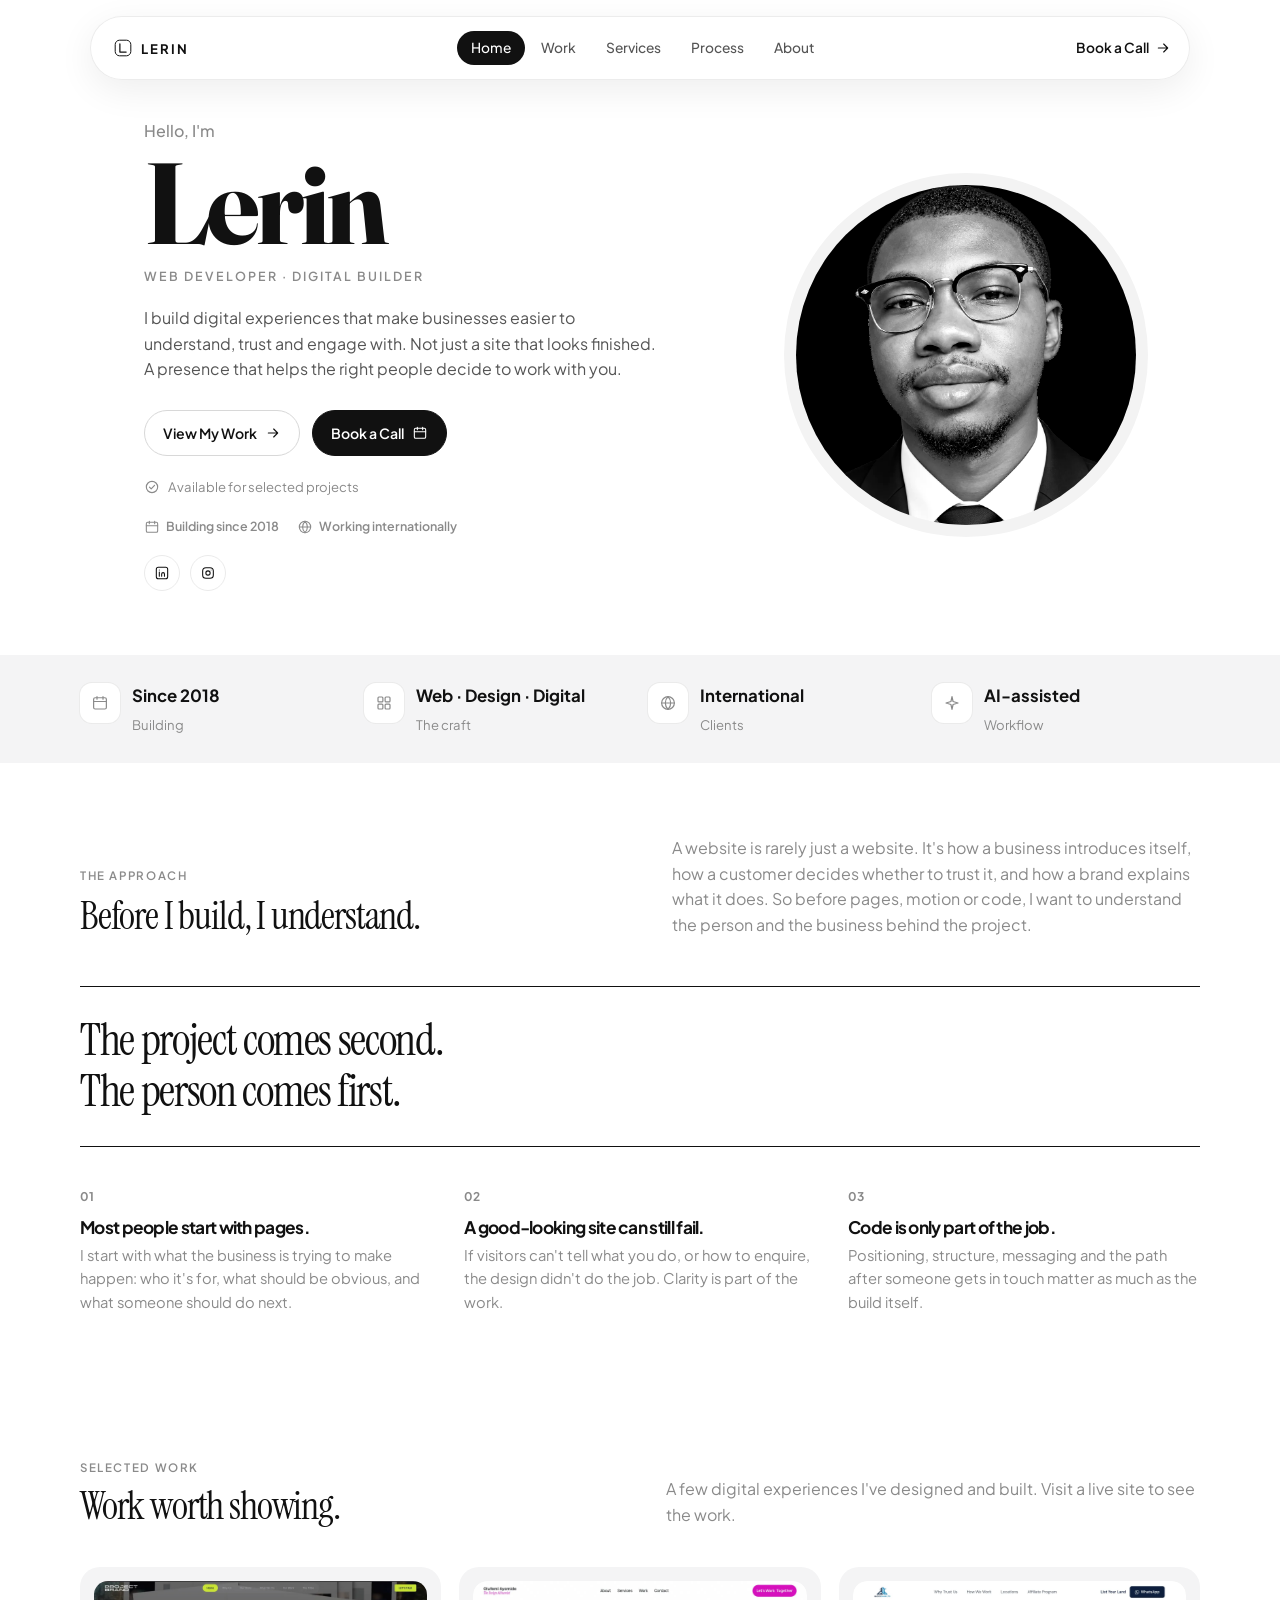
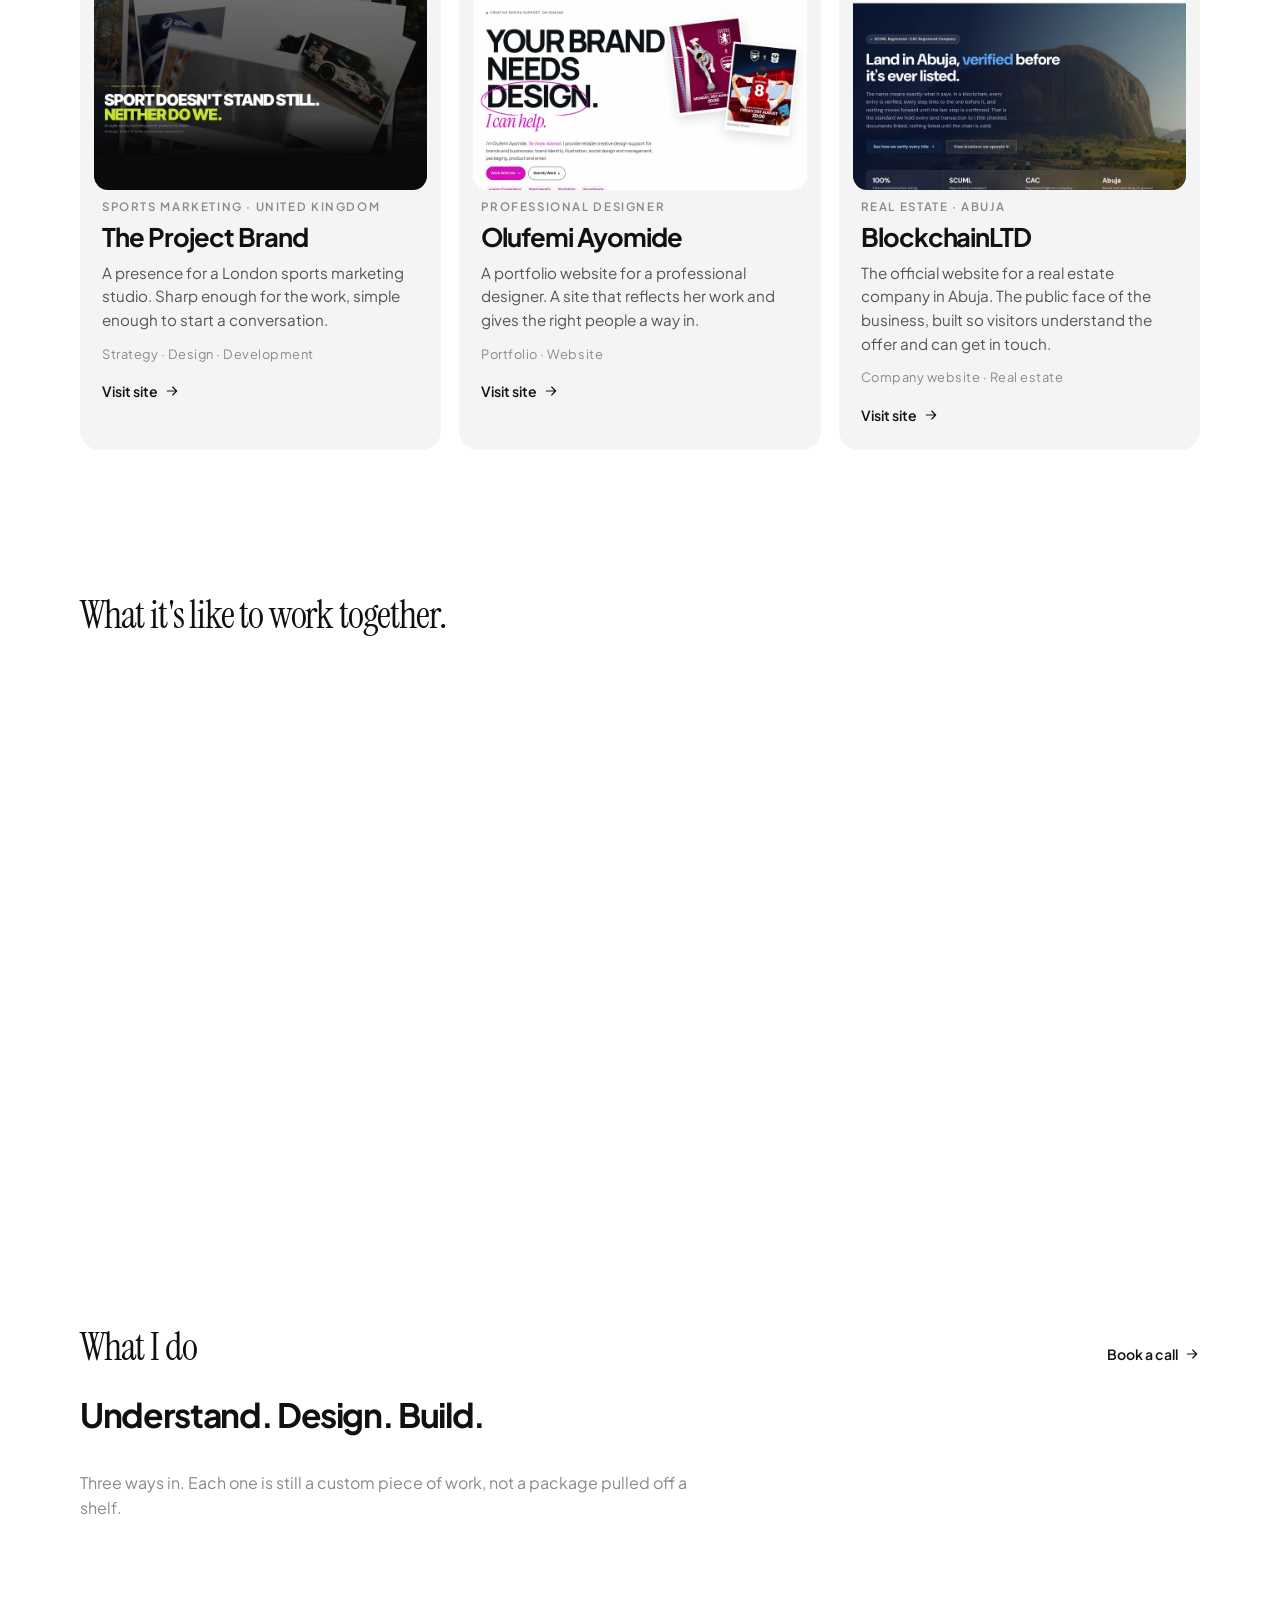
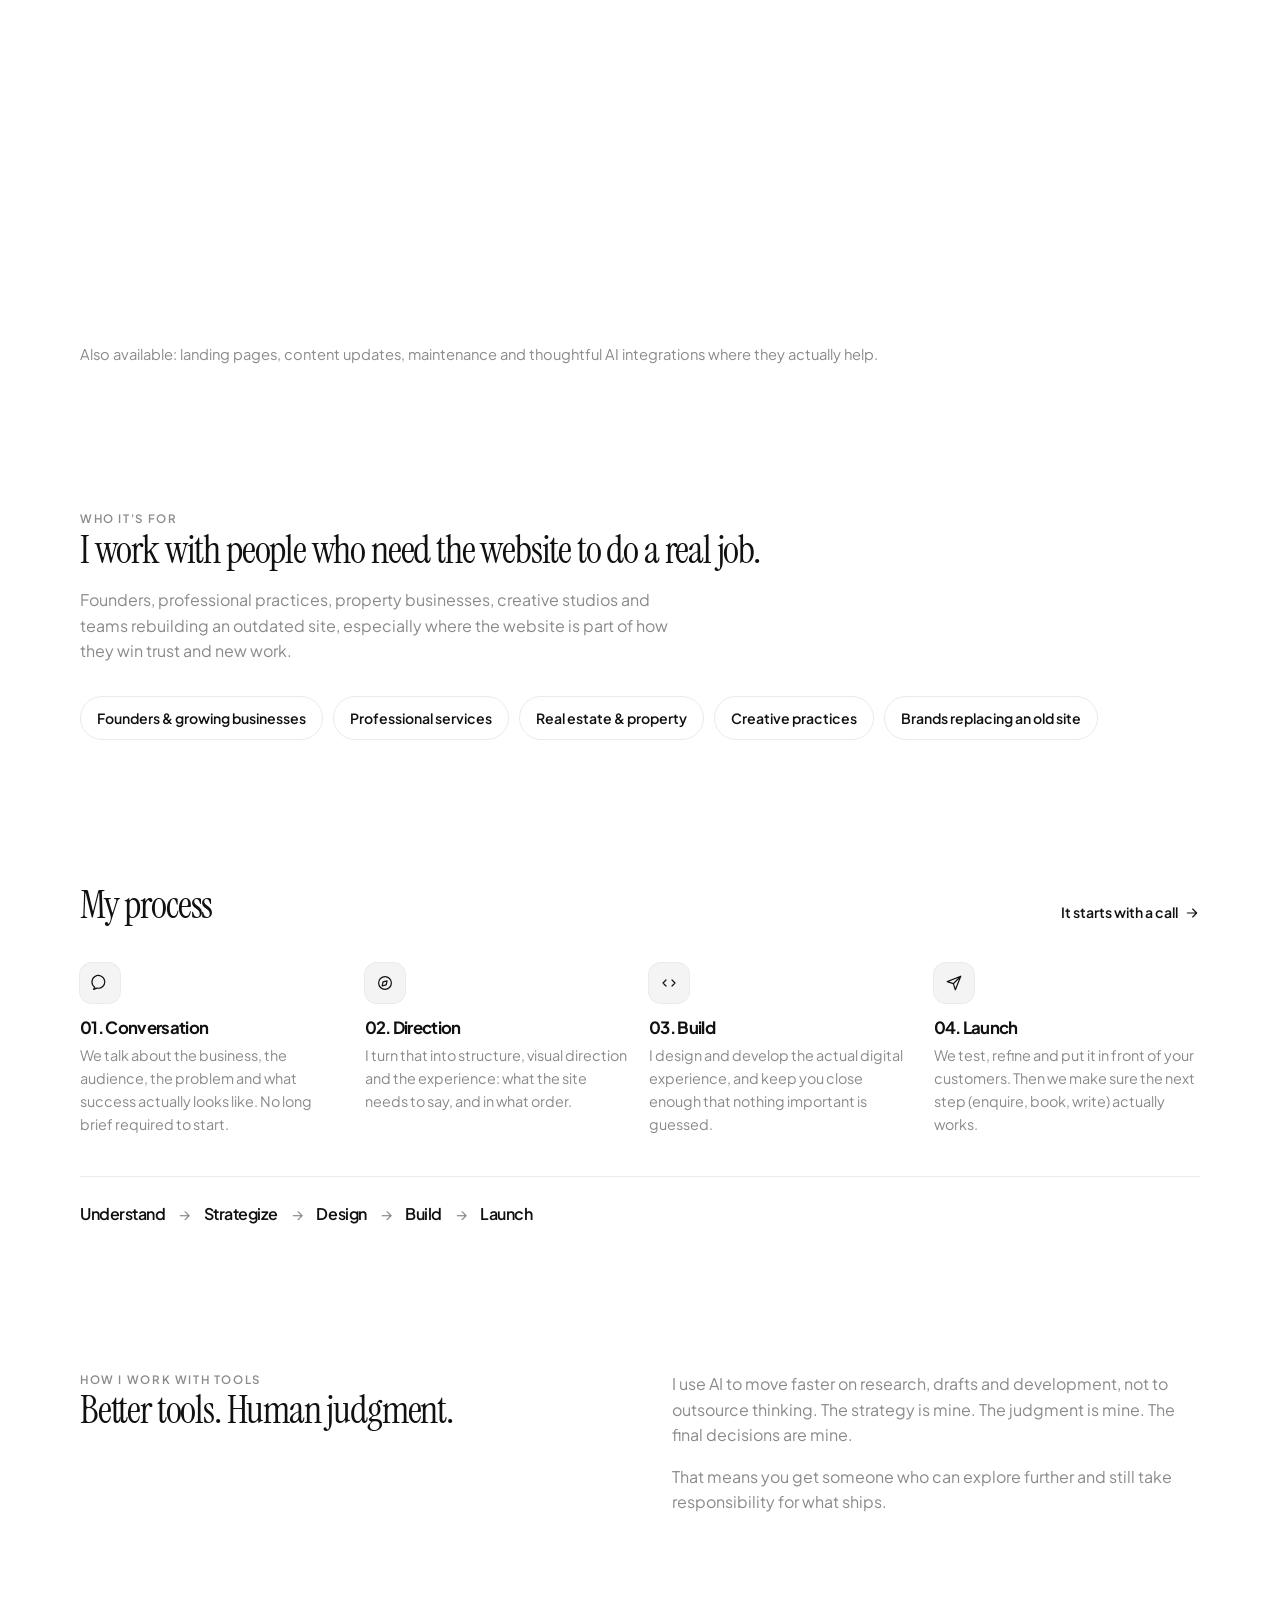
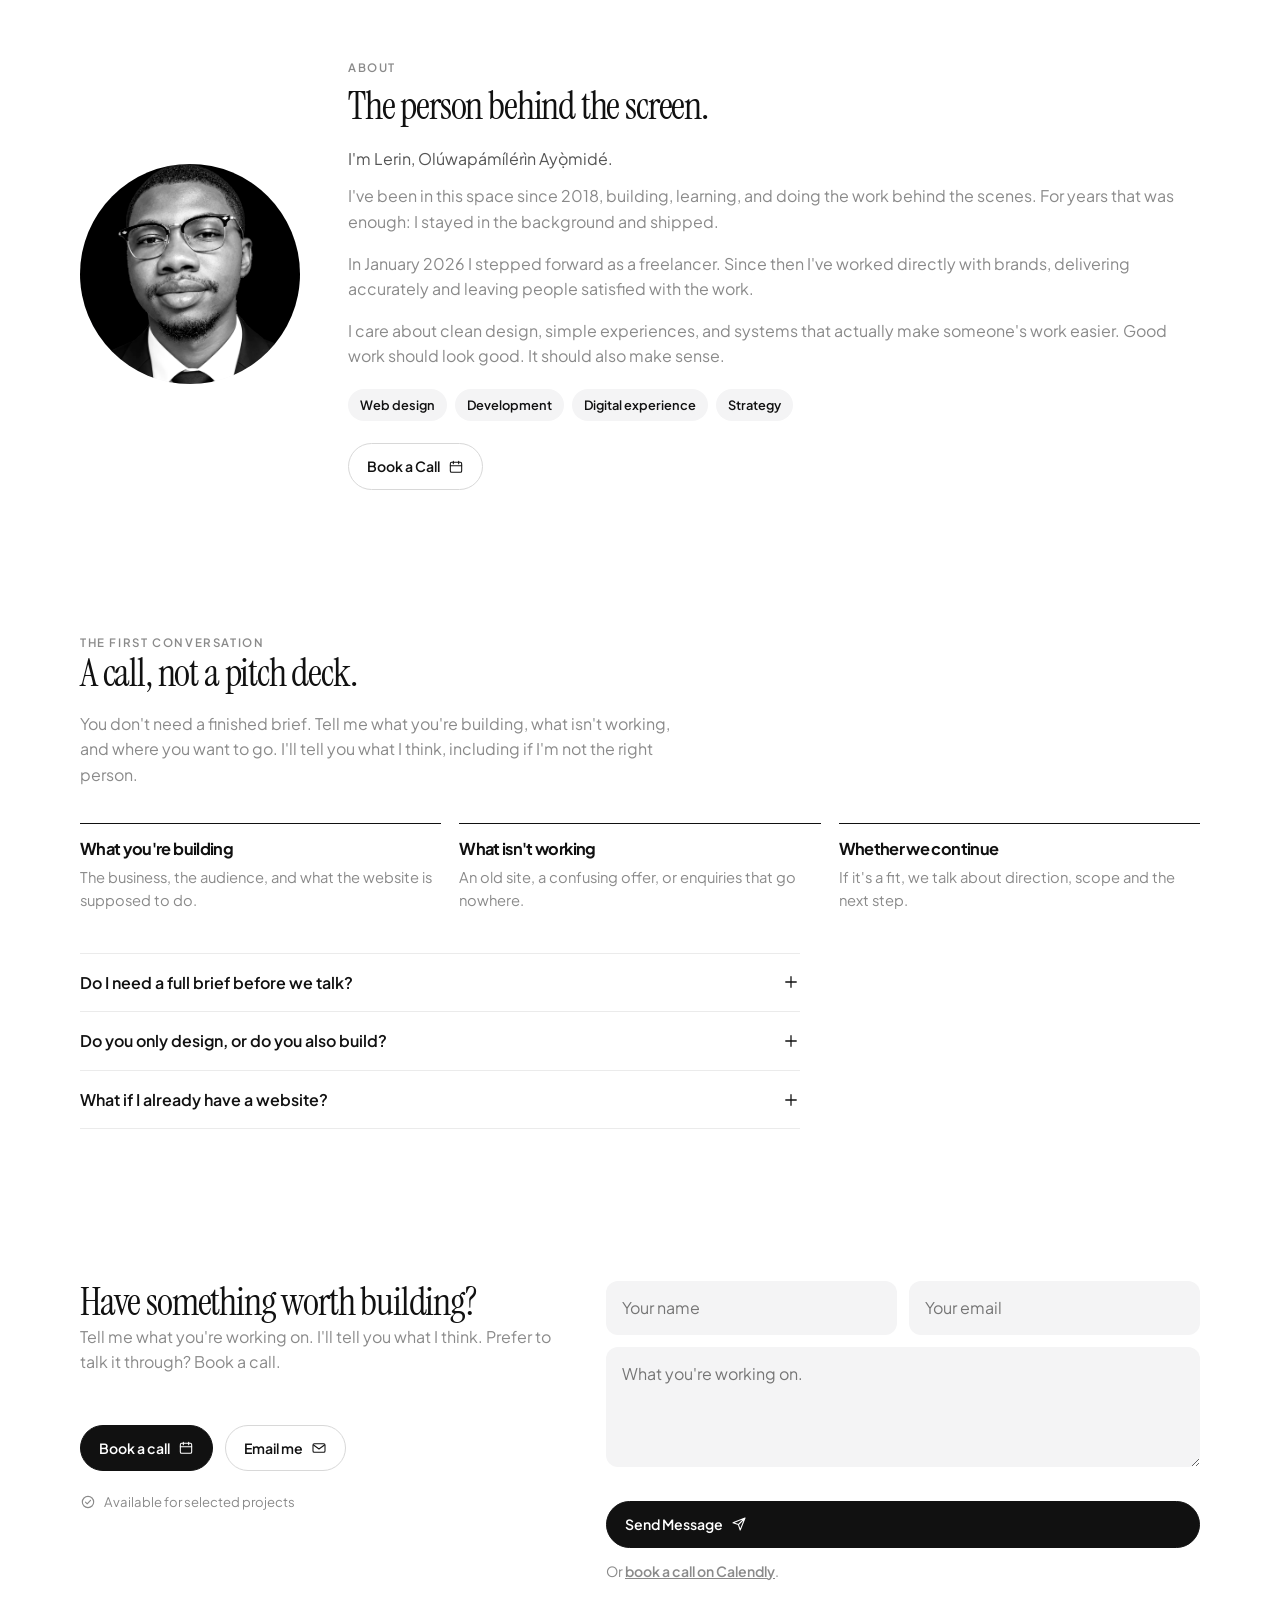
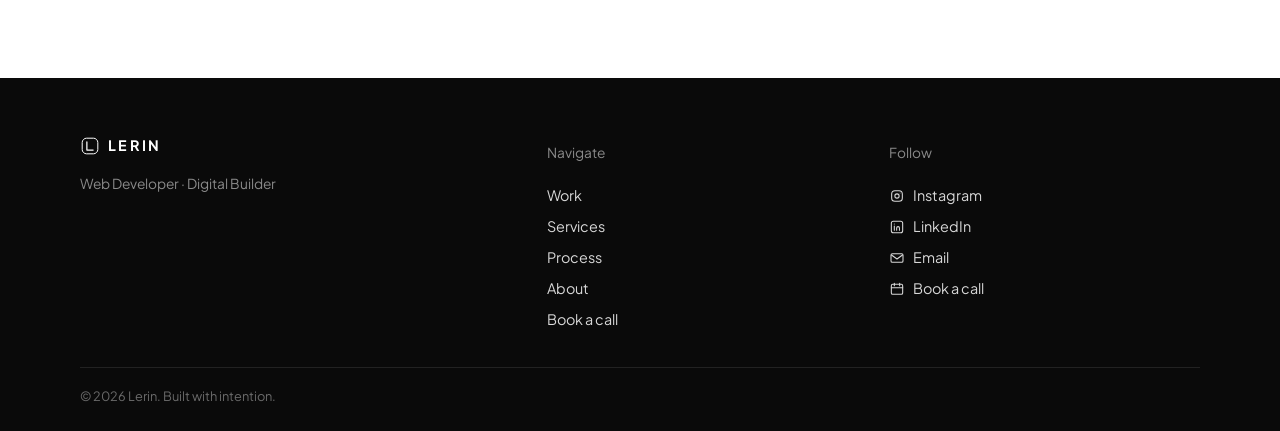
==== commit 6f0eebe0: "Add a new LERIN favicon that matches the site mark. Co-authored-by: Cursor <cursoragent@cursor.com>" ====
--- a/index.html
+++ b/index.html
@@ -17,7 +17,8 @@
   <meta name="robots" content="index, follow, max-image-preview:large" />
   <link rel="canonical" href="https://lerin.dev/" />
   <meta name="theme-color" content="#FFFFFF" />
-  <link rel="icon" type="image/png" href="favicon.png">
+  <link rel="icon" href="favicon.svg" type="image/svg+xml">
+  <link rel="icon" type="image/png" sizes="512x512" href="favicon.png">
   <link rel="apple-touch-icon" href="favicon.png">
   <meta property="og:type" content="website" />
   <meta property="og:title" content="Olúwapámílérìn Ayọ̀midé | Lerin" />
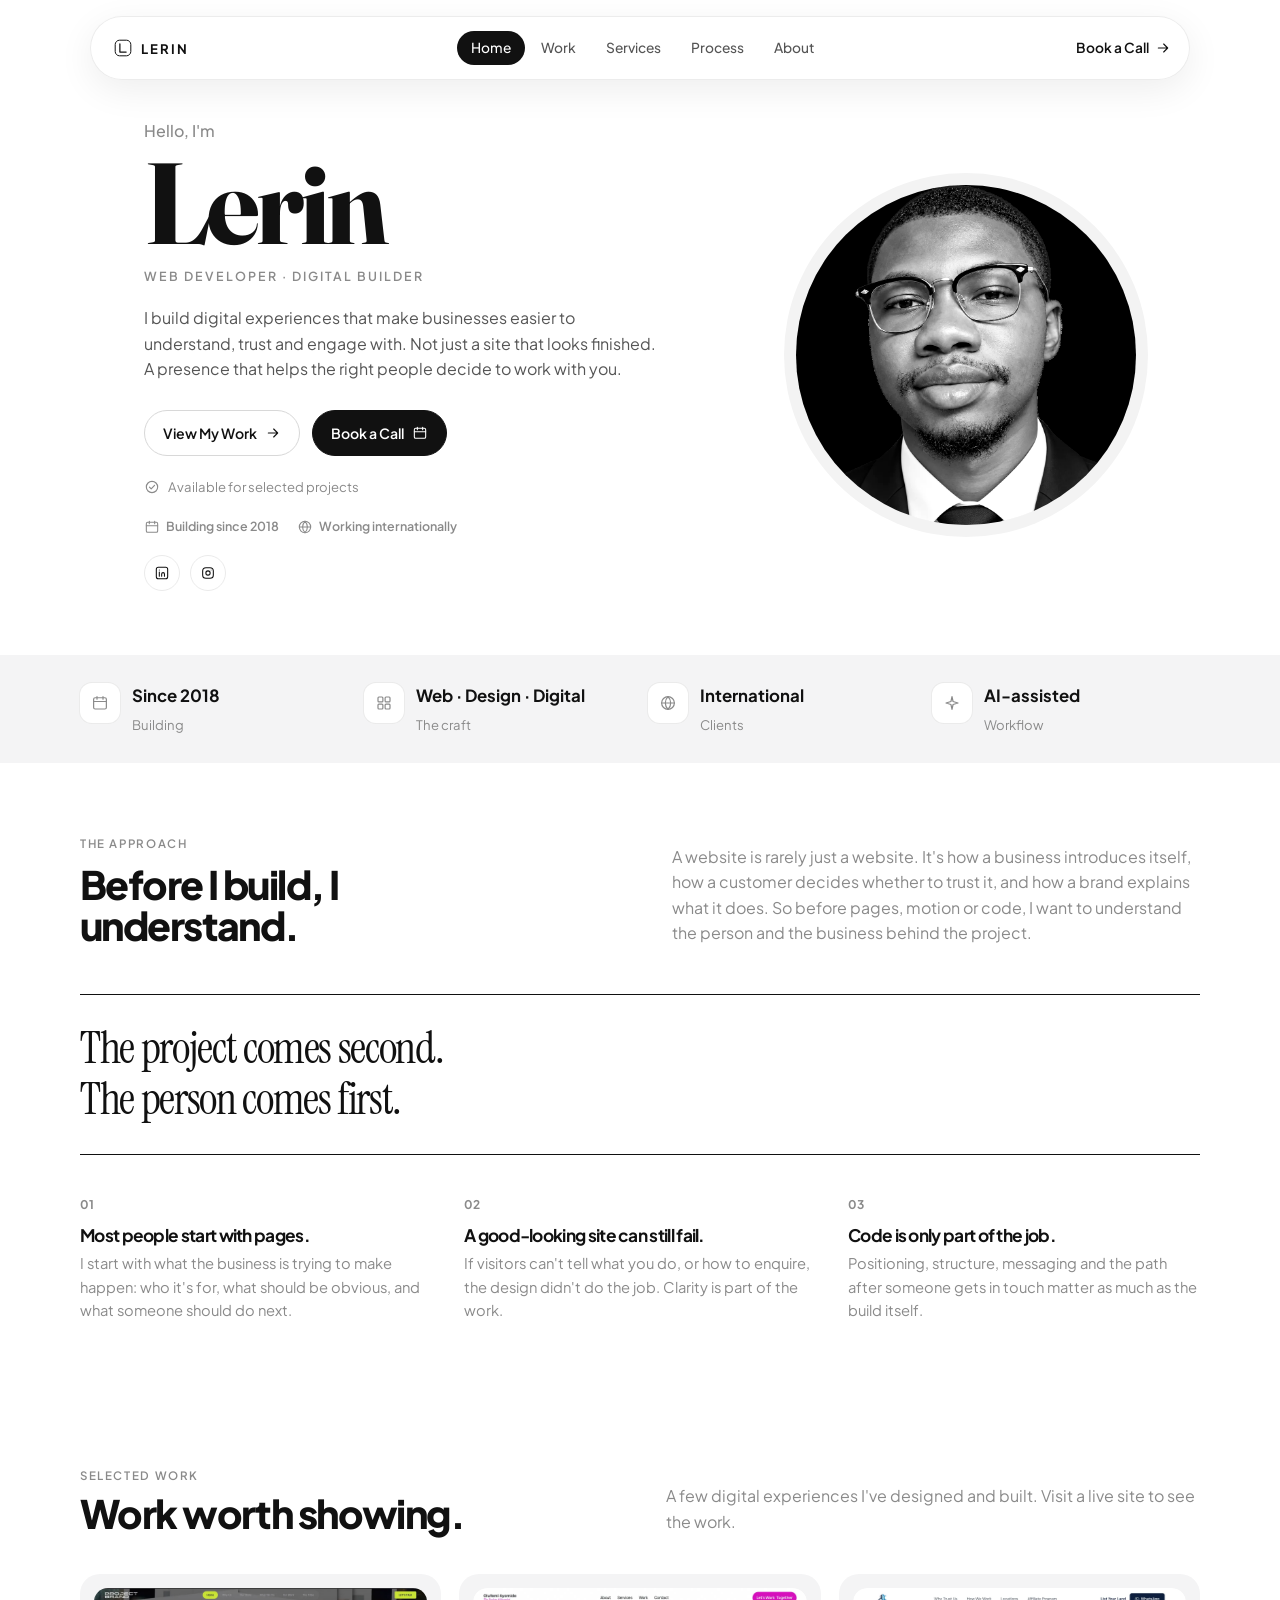
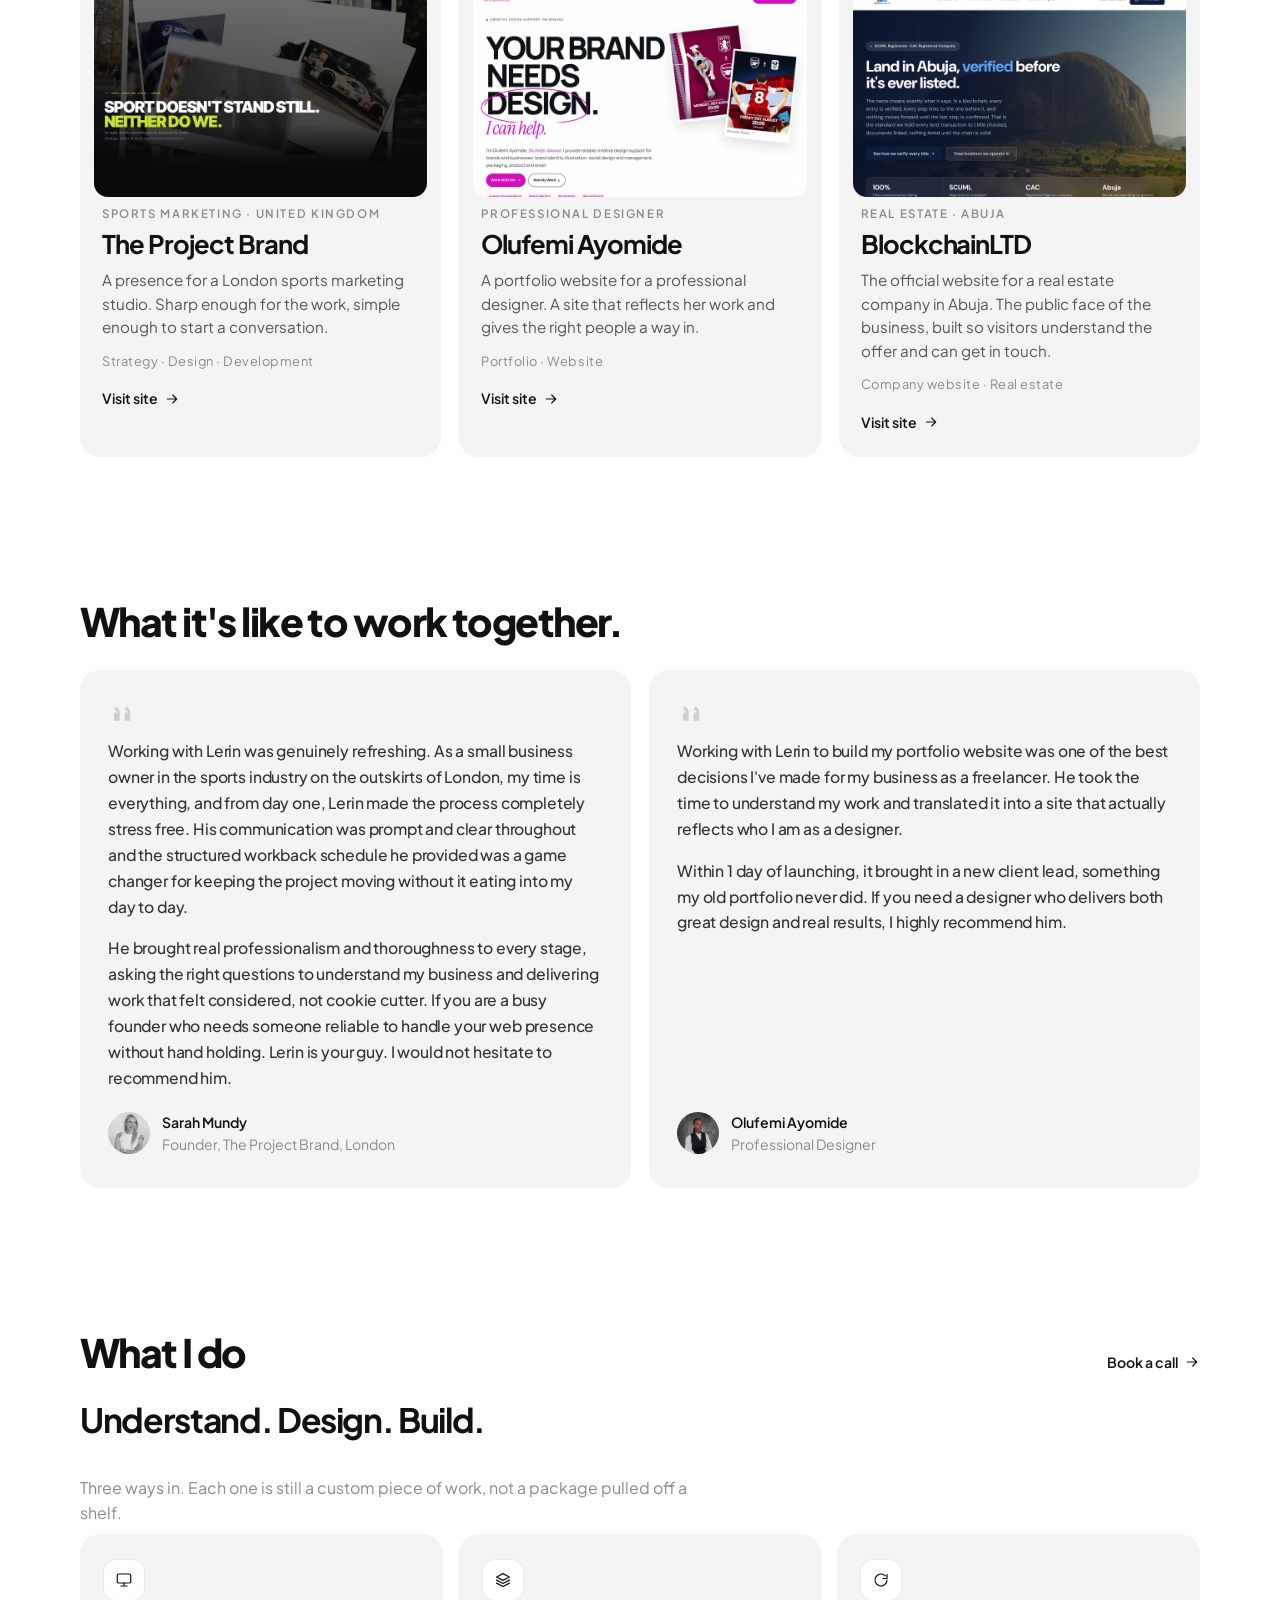
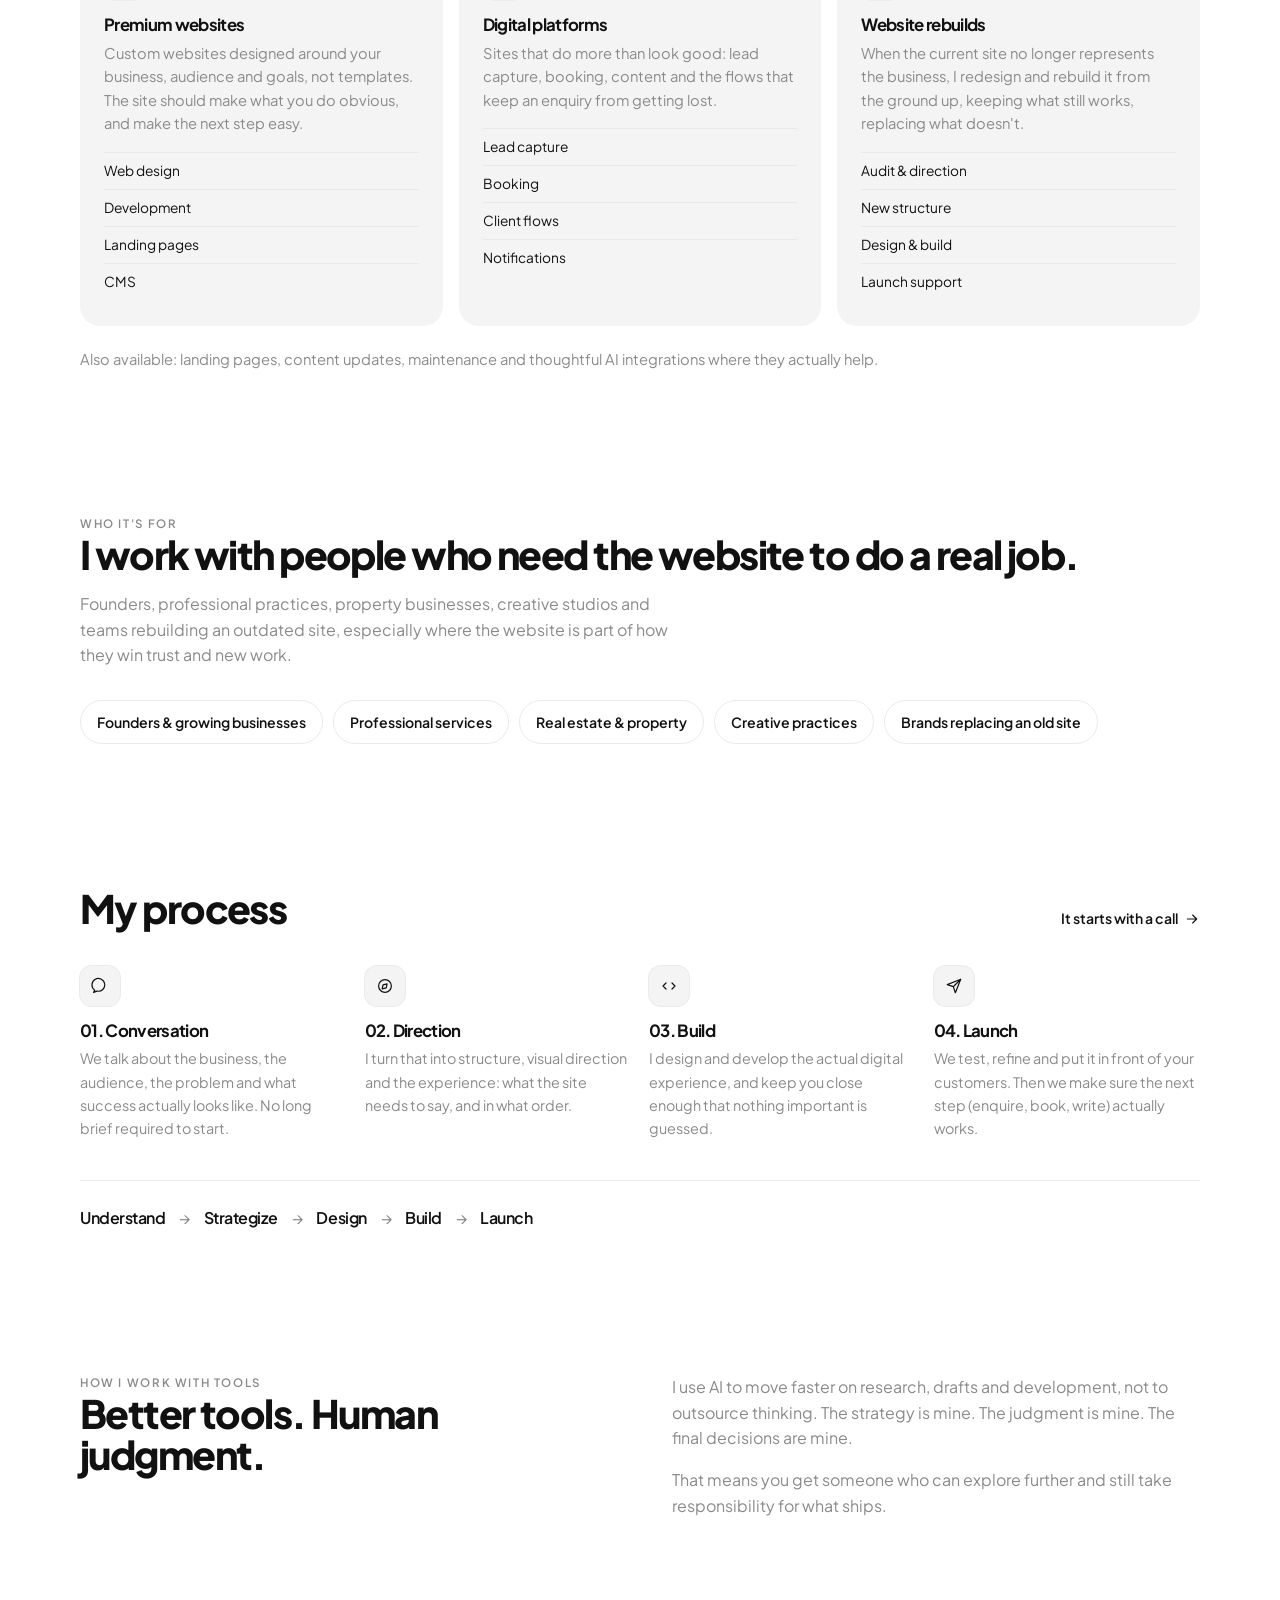
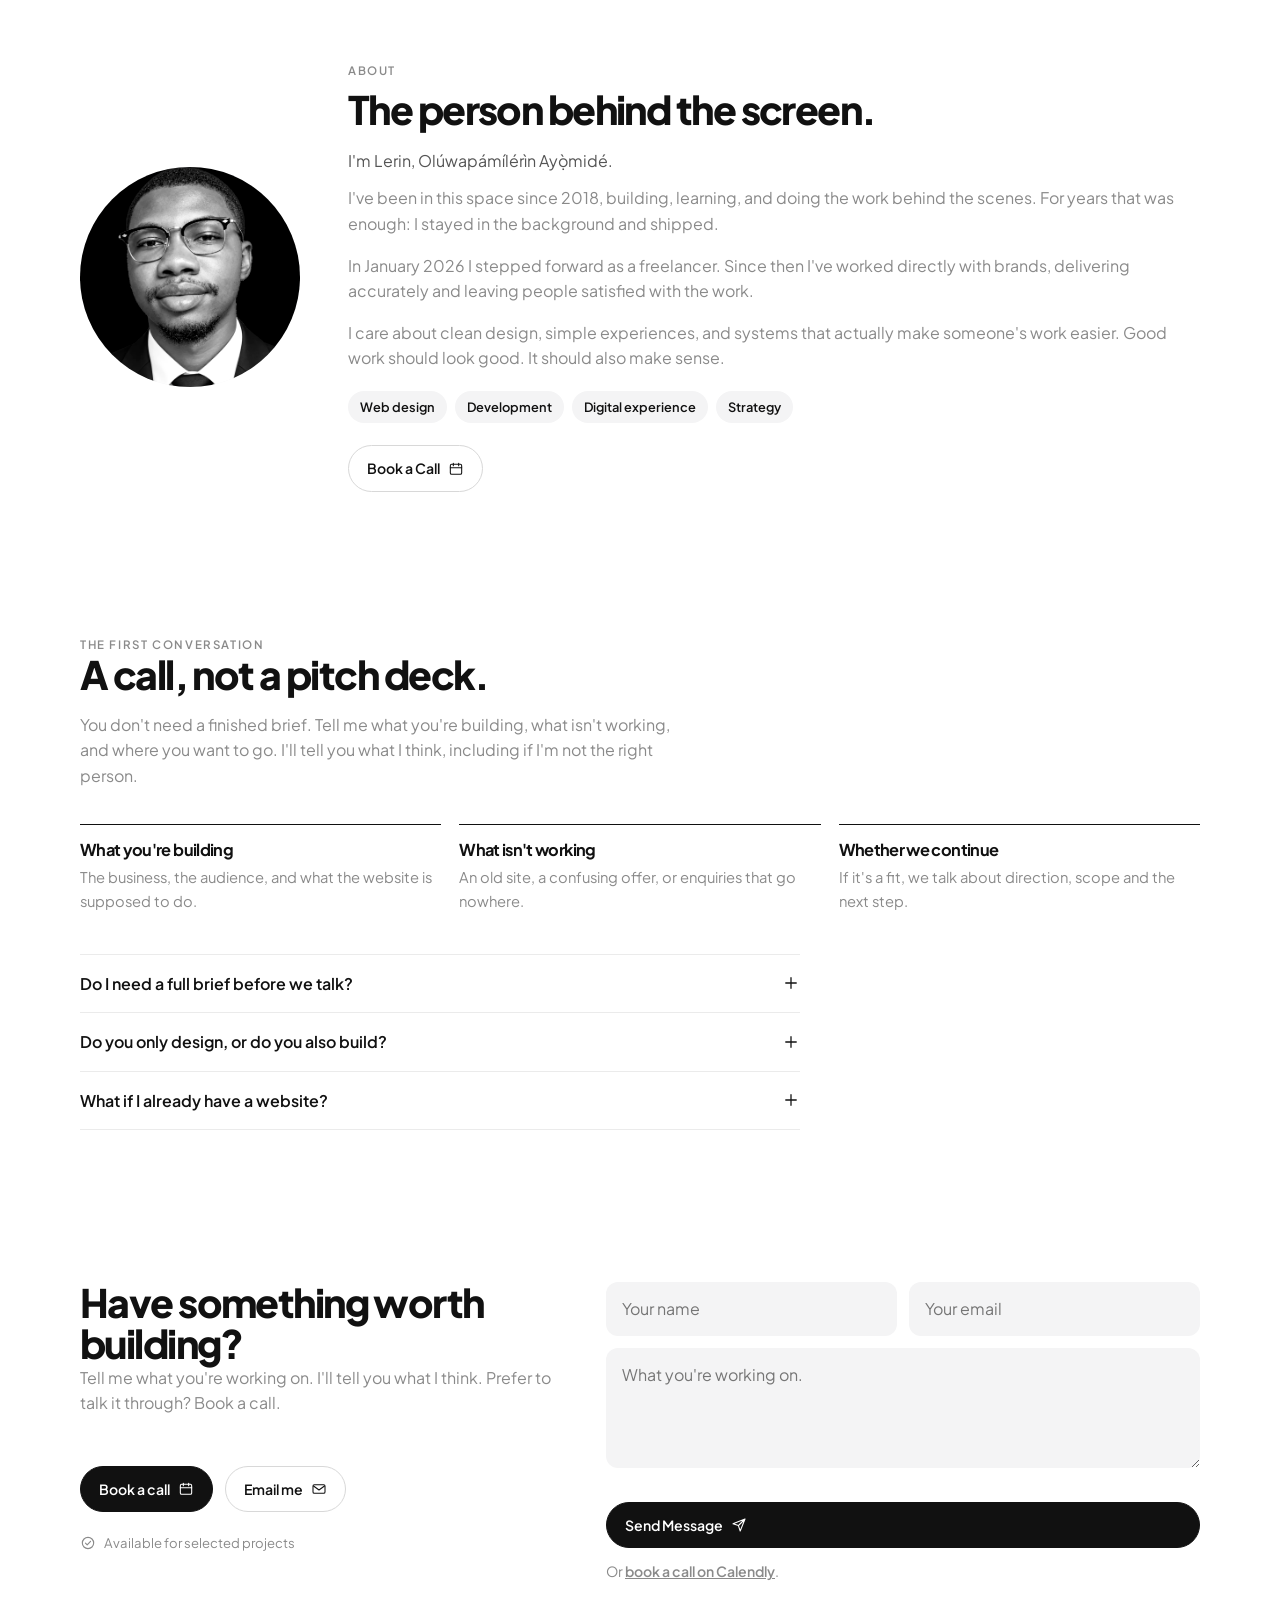
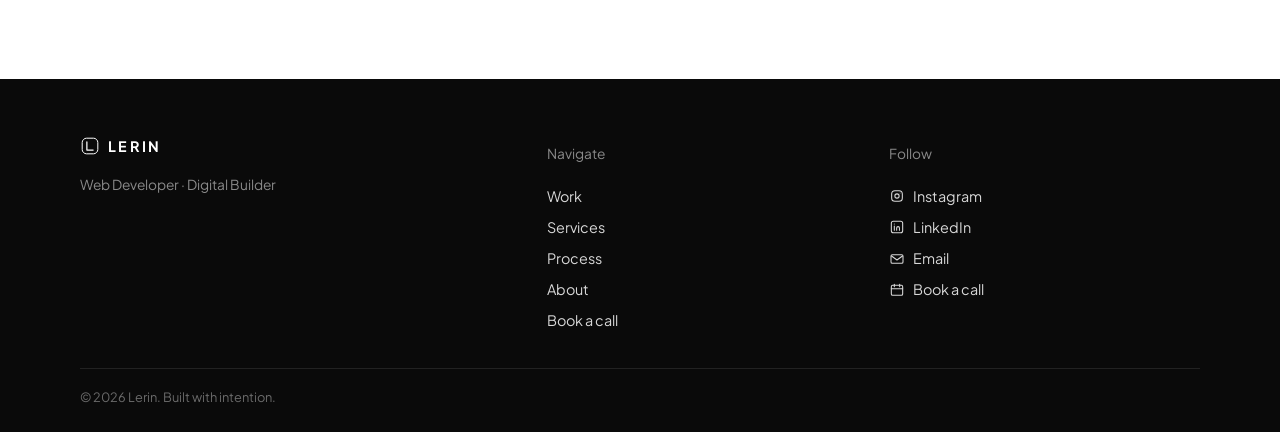
==== commit 242abee0: "Use extra-bold Plus Jakarta Sans for section titles. Co-authored-by: Cursor <cursoragent@cursor.com>" ====
--- a/index.html
+++ b/index.html
@@ -46,7 +46,7 @@
   </script>
   <link rel="preconnect" href="https://fonts.googleapis.com" />
   <link rel="preconnect" href="https://fonts.gstatic.com" crossorigin />
-  <link rel="stylesheet" href="https://fonts.googleapis.com/css2?family=Fraunces:opsz,wght@9..144,700&family=Instrument+Serif:ital@0;1&family=Plus+Jakarta+Sans:wght@400;500;600;700&display=swap" />
+  <link rel="stylesheet" href="https://fonts.googleapis.com/css2?family=Fraunces:opsz,wght@9..144,700&family=Instrument+Serif:ital@0;1&family=Plus+Jakarta+Sans:wght@400;500;600;700;800&display=swap" />
   <link rel="stylesheet" href="site.css" />
 </head>
 <body>
--- a/site.css
+++ b/site.css
@@ -43,14 +43,20 @@
   color: var(--muted);
 }
 
-h1, h2 {
+h1 {
   font-family: var(--display);
   font-weight: 400;
   letter-spacing: -0.03em;
   line-height: 1.08;
 }
+h2 {
+  font-family: "Plus Jakarta Sans", sans-serif;
+  font-weight: 800;
+  font-size: clamp(1.85rem, 3.2vw, 2.45rem);
+  letter-spacing: -0.04em;
+  line-height: 1.05;
+}
 h3 { font-weight: 700; letter-spacing: -0.04em; line-height: 1.05; }
-h2 { font-size: clamp(1.85rem, 3.2vw, 2.45rem); }
 
 /* NAV */
 .nav {
